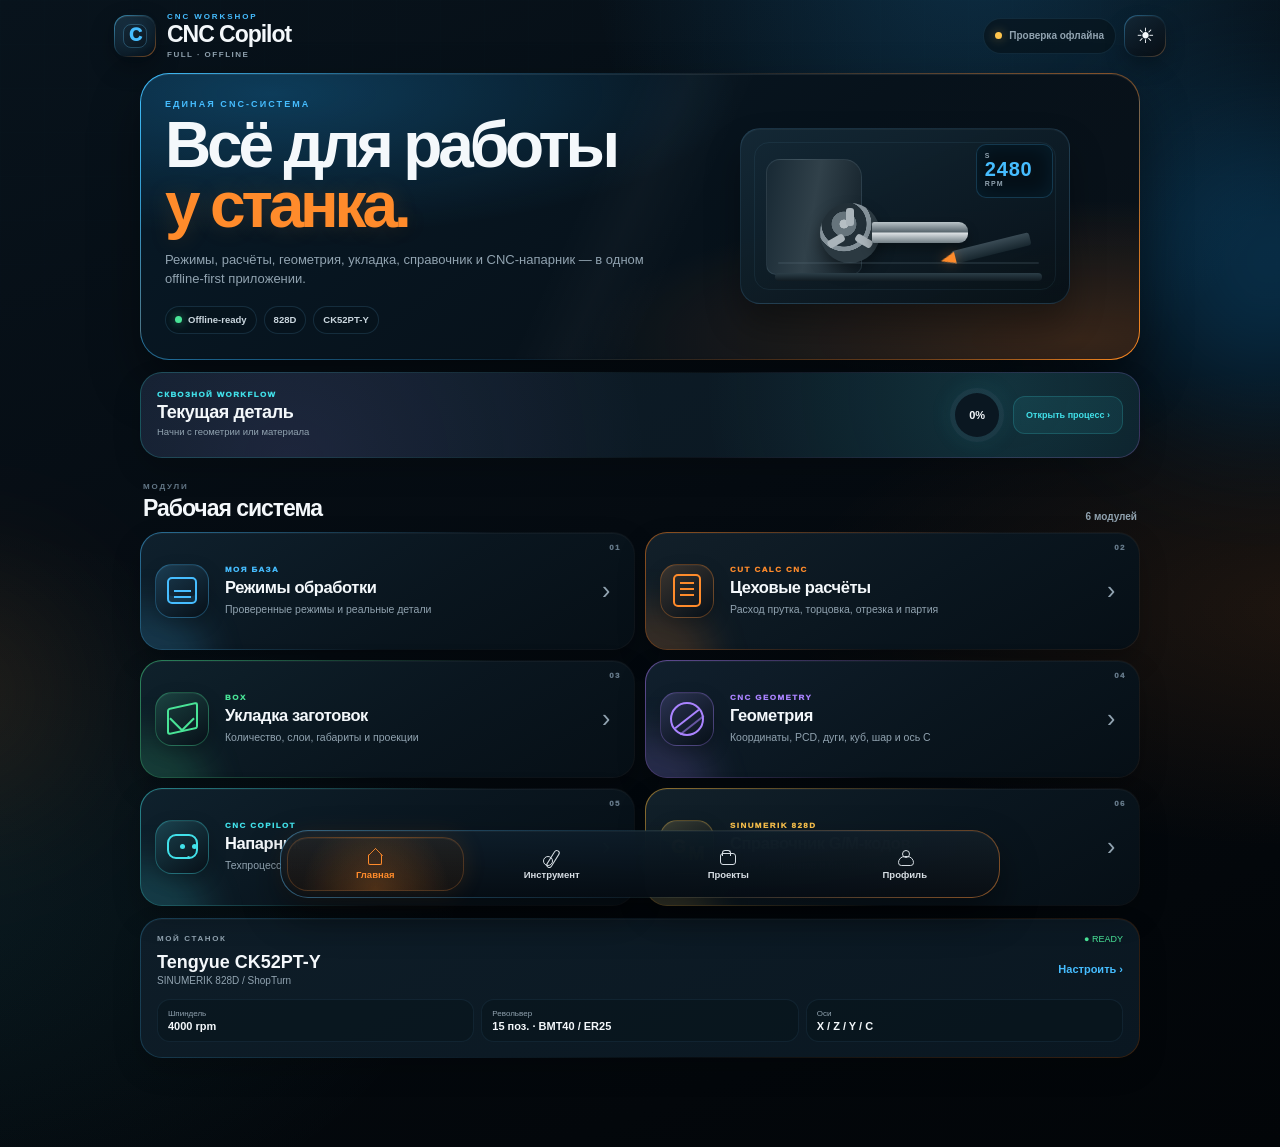
==== index.html @ 2973b9bb "fix: reload shell when new service worker takes control" ====
<!doctype html>
<html lang="ru" data-theme="dark">
<head>
  <meta charset="utf-8">
  <meta name="viewport" content="width=device-width,initial-scale=1,viewport-fit=cover,user-scalable=no">
  <meta name="theme-color" content="#071019">
  <meta name="color-scheme" content="dark light">
  <meta name="apple-mobile-web-app-capable" content="yes">
  <meta name="apple-mobile-web-app-status-bar-style" content="black-translucent">
  <meta name="apple-mobile-web-app-title" content="CNC Copilot">
  <meta name="description" content="Единая offline-first CNC-система: режимы, расчёты, укладка, геометрия, напарник и справочник G/M-кодов.">
  <title>CNC Copilot — Offline Workshop</title>
  <script>
    (() => {
      try {
        const saved = localStorage.getItem('cnc-suite.theme') || 'dark';
        document.documentElement.dataset.theme = saved;
      } catch {}
      if ('serviceWorker' in navigator) {
        let reloadingForController = false;
        navigator.serviceWorker.addEventListener('controllerchange', () => {
          if (reloadingForController) return;
          reloadingForController = true;
          location.reload();
        });
        window.addEventListener('load', () => {
          navigator.serviceWorker.register('./sw.js', { scope:'./', updateViaCache:'none' }).catch(() => {});
        }, { once:true });
      }
    })();
  </script>
  <link rel="manifest" href="./manifest.webmanifest">
  <link rel="stylesheet" href="./styles.css">
  <link rel="stylesheet" href="./modules/box.css">
  <link rel="stylesheet" href="./modules/modes.css">
  <link rel="stylesheet" href="./modules/cutcalc.css">
  <link rel="stylesheet" href="./modules/geometry.css">
  <link rel="stylesheet" href="./modules/copilot.css">
  <link rel="stylesheet" href="./modules/codes.css">
  <link rel="stylesheet" href="./modules/profile.css">
  <link rel="stylesheet" href="./modules/tools.css">
  <link rel="stylesheet" href="./modules/projects.css">
  <link rel="stylesheet" href="./modules/workflow.css">
</head>
<body>
  <div id="app" class="app-shell" data-route="home">
    <div class="ambient ambient-a" aria-hidden="true"></div>
    <div class="ambient ambient-b" aria-hidden="true"></div>
    <div class="industrial-grid" aria-hidden="true"></div>

    <header class="topbar">
      <div class="brand">
        <div class="brand-mark" aria-hidden="true"><span>C</span></div>
        <div class="brand-copy">
          <p>CNC WORKSHOP</p>
          <h1>CNC Copilot</h1>
          <small>FULL · OFFLINE</small>
        </div>
      </div>
      <div class="top-actions">
        <div class="offline-state" id="offlineState"><i></i><span>Проверка офлайна</span></div>
        <button class="round-button" id="themeToggle" type="button" aria-label="Переключить тему">◐</button>
      </div>
    </header>

    <main class="viewport">
      <section class="view is-active" data-view="home">
        <section class="hero">
          <div class="hero-copy">
            <p class="eyebrow">ЕДИНАЯ CNC-СИСТЕМА</p>
            <h2>Всё для работы<br><span>у станка.</span></h2>
            <p class="hero-text">Режимы, расчёты, геометрия, укладка, справочник и CNC-напарник — в одном offline-first приложении.</p>
            <div class="hero-badges">
              <span><i class="dot green"></i>Offline-ready</span>
              <span>828D</span>
              <span>CK52PT-Y</span>
            </div>
          </div>
          <div class="hero-machine" aria-hidden="true">
            <div class="machine-panel">
              <div class="machine-screen"><span>S</span><b>2480</b><small>RPM</small></div>
              <div class="machine-body"></div>
              <div class="machine-chuck"><i></i><i></i><i></i></div>
              <div class="machine-stock"></div>
              <div class="machine-tool"></div>
              <div class="machine-rail"></div>
            </div>
          </div>
        </section>

        <section class="workflow-launch">
          <div class="workflow-launch-copy">
            <small>СКВОЗНОЙ WORKFLOW</small>
            <strong>Текущая деталь</strong>
            <span id="homeWorkflowText">Начни с геометрии или материала</span>
          </div>
          <div class="workflow-launch-progress">
            <div class="workflow-launch-ring" id="homeWorkflowRing"><b id="homeWorkflowPercent">0%</b></div>
            <button type="button" data-route-button="workflow">Открыть процесс ›</button>
          </div>
        </section>

        <div class="section-heading">
          <div><p>МОДУЛИ</p><h3>Рабочая система</h3></div>
          <span class="module-count">6 модулей</span>
        </div>

        <section class="module-grid" id="moduleGrid">
          <button class="module-card accent-blue" data-module="modes" type="button">
            <span class="module-number">01</span>
            <span class="module-icon icon-modes" aria-hidden="true"></span>
            <span class="module-content"><small>МОЯ БАЗА</small><strong>Режимы обработки</strong><em>Проверенные режимы и реальные детали</em></span>
            <span class="module-arrow">›</span>
          </button>

          <button class="module-card accent-orange" data-module="cutcalc" type="button">
            <span class="module-number">02</span>
            <span class="module-icon icon-calc" aria-hidden="true"></span>
            <span class="module-content"><small>CUT CALC CNC</small><strong>Цеховые расчёты</strong><em>Расход прутка, торцовка, отрезка и партия</em></span>
            <span class="module-arrow">›</span>
          </button>

          <button class="module-card accent-green" data-module="box" type="button">
            <span class="module-number">03</span>
            <span class="module-icon icon-box" aria-hidden="true"></span>
            <span class="module-content"><small>BOX</small><strong>Укладка заготовок</strong><em>Количество, слои, габариты и проекции</em></span>
            <span class="module-arrow">›</span>
          </button>

          <button class="module-card accent-purple" data-module="geometry" type="button">
            <span class="module-number">04</span>
            <span class="module-icon icon-geometry" aria-hidden="true"></span>
            <span class="module-content"><small>CNC GEOMETRY</small><strong>Геометрия</strong><em>Координаты, PCD, дуги, куб, шар и ось C</em></span>
            <span class="module-arrow">›</span>
          </button>

          <button class="module-card accent-cyan" data-module="copilot" type="button">
            <span class="module-number">05</span>
            <span class="module-icon icon-copilot" aria-hidden="true"></span>
            <span class="module-content"><small>CNC COPILOT</small><strong>Напарник</strong><em>Техпроцесс, инструмент, режимы и контроль</em></span>
            <span class="module-arrow">›</span>
          </button>

          <button class="module-card accent-yellow" data-module="codes" type="button">
            <span class="module-number">06</span>
            <span class="module-icon icon-codes" aria-hidden="true"></span>
            <span class="module-content"><small>SINUMERIK 828D</small><strong>Справочник G/M-кодов</strong><em>Поиск, избранное и быстрые команды</em></span>
            <span class="module-arrow">›</span>
          </button>
        </section>

        <section class="machine-summary">
          <div class="summary-head"><span>МОЙ СТАНОК</span><i>● READY</i></div>
          <div class="summary-main"><div><strong id="homeMachineName">Tengyue CK52PT-Y</strong><small id="homeMachineControl">SINUMERIK 828D · ShopTurn</small></div><button type="button" data-route-button="profile">Настроить ›</button></div>
          <div class="summary-specs"><span><small>Шпиндель</small><b id="homeMachineRpm">4000 rpm</b></span><span><small>Револьвер</small><b id="homeMachineTurret">15 поз.</b></span><span><small>Оси</small><b id="homeMachineAxes">X / Z / Y / C</b></span></div>
        </section>
      </section>

      <section class="view workflow-view" data-view="workflow">
        <div class="workflow-top">
          <button class="back-button" data-route-button="home" type="button">‹ <span>Главная</span></button>
          <div class="workflow-top-actions">
            <button id="workflowCopy" type="button">⧉ Сводка</button>
            <button class="danger" id="workflowNew" type="button">Новая деталь</button>
          </div>
        </div>

        <section class="workflow-hero">
          <small>ТЕКУЩИЙ РАБОЧИЙ ПРОЦЕСС</small>
          <div class="workflow-title-row">
            <input class="workflow-title-input" id="workflowTitle" value="Новая деталь" aria-label="Название текущей детали">
            <span class="workflow-state-pill"><i></i>LOCAL · OFFLINE</span>
          </div>
          <div class="workflow-machine" id="workflowMachine">Tengyue CK52PT-Y · SINUMERIK 828D</div>
          <div class="workflow-progress-row">
            <div class="workflow-progress-copy"><span>ГОТОВНОСТЬ</span><strong id="workflowDoneText">0 из 7 этапов</strong></div>
            <b class="workflow-percent" id="workflowPercent">0%</b>
            <div class="workflow-progress-track"><i id="workflowTrack"></i></div>
          </div>
        </section>

        <section class="workflow-grid">
          <button class="workflow-step" data-step="geometry" data-workflow-target="geometry" type="button">
            <span class="workflow-step-index">01</span><span class="workflow-step-copy"><small>ГЕОМЕТРИЯ</small><strong>Размеры и координаты</strong><span data-workflow-status>Геометрия не выбрана</span></span><span class="workflow-step-arrow">›</span>
          </button>
          <button class="workflow-step" data-step="material" data-workflow-target="modes" type="button">
            <span class="workflow-step-index">02</span><span class="workflow-step-copy"><small>МАТЕРИАЛ · РЕЖИМ</small><strong>Материал и проверенный режим</strong><span data-workflow-status>Материал не выбран</span></span><span class="workflow-step-arrow">›</span>
          </button>
          <button class="workflow-step" data-step="cutcalc" data-workflow-target="cutcalc" type="button">
            <span class="workflow-step-index">03</span><span class="workflow-step-copy"><small>CUT CALC</small><strong>Заготовка и партия</strong><span data-workflow-status>Расчёт не сохранён</span></span><span class="workflow-step-arrow">›</span>
          </button>
          <button class="workflow-step" data-step="tool" data-workflow-target="tools" data-workflow-type="route" type="button">
            <span class="workflow-step-index">04</span><span class="workflow-step-copy"><small>ИНСТРУМЕНТ</small><strong>Пластина и державка</strong><span data-workflow-status>Инструмент не выбран</span></span><span class="workflow-step-arrow">›</span>
          </button>
          <button class="workflow-step" data-step="box" data-workflow-target="box" type="button">
            <span class="workflow-step-index">05</span><span class="workflow-step-copy"><small>BOX</small><strong>Укладка и количество</strong><span data-workflow-status>Укладка не рассчитана</span></span><span class="workflow-step-arrow">›</span>
          </button>
          <button class="workflow-step" data-step="copilot" data-workflow-target="copilot" type="button">
            <span class="workflow-step-index">06</span><span class="workflow-step-copy"><small>CNC COPILOT</small><strong>Маршрут обработки</strong><span data-workflow-status>Маршрут не собран</span></span><span class="workflow-step-arrow">›</span>
          </button>
          <button class="workflow-step" data-step="result" data-workflow-target="workflow" data-workflow-type="route" type="button">
            <span class="workflow-step-index">07</span><span class="workflow-step-copy"><small>РЕЗУЛЬТАТ</small><strong>Итоговый техпроцесс</strong><span data-workflow-status>Финальный расчёт не выполнен</span></span><span class="workflow-step-arrow">✓</span>
          </button>
        </section>

        <section class="workflow-summary">
          <div class="workflow-summary-head">
            <div><small>СВОДКА ДЕТАЛИ</small><strong>Что уже собрано</strong></div>
            <button type="button" data-route-button="projects">Все сохранённые данные</button>
          </div>
          <div class="workflow-summary-grid">
            <div><span>Материал</span><strong id="workflowSummaryMaterial">—</strong></div>
            <div><span>Геометрия</span><strong id="workflowSummaryGeometry">—</strong></div>
            <div><span>Заготовка</span><strong id="workflowSummaryStock">—</strong></div>
            <div><span>Режим</span><strong id="workflowSummaryMode">—</strong></div>
            <div><span>Инструмент</span><strong id="workflowSummaryTool">—</strong></div>
            <div><span>Маршрут</span><strong id="workflowSummaryRoute">—</strong></div>
          </div>
        </section>
      </section>

      <section class="view module-view" data-view="module">
        <button class="back-button" id="backButton" type="button">‹ <span>Главная</span></button>
        <div class="module-shell">
          <div class="module-shell-icon" id="moduleShellIcon"></div>
          <p class="eyebrow" id="moduleEyebrow">МОДУЛЬ</p>
          <h2 id="moduleTitle">Раздел</h2>
          <p id="moduleDescription">Модуль будет подключён нативно в общий интерфейс.</p>
          <div class="integration-status">
            <span><i class="dot green"></i>Оболочка готова</span>
            <span><i class="dot orange"></i>Интеграция логики — следующий этап</span>
          </div>
          <div class="module-preview-grid">
            <article><span>01</span><strong>Сохраняем логику</strong><p>Исходные вычисления и сценарии не переписываются без необходимости.</p></article>
            <article><span>02</span><strong>Единый UI</strong><p>Модуль получает общую навигацию, тему, профиль станка и offline-core.</p></article>
            <article><span>03</span><strong>Регрессия</strong><p>Перед удалением старой версии проверяем расчёты и работу без сети.</p></article>
          </div>
        </div>
      </section>

      <section class="view modes-view" data-view="modes">
        <div class="modes-head">
          <div class="modes-head-left">
            <button class="back-button" data-route-button="home" type="button">‹ <span>Главная</span></button>
            <div class="modes-head-copy"><small>CNC REFERENCE</small><strong>Режимы · Моя база</strong></div>
          </div>
          <div class="modes-actions">
            <button class="modes-action is-active" data-modes-nav="home" type="button"><span>Материалы</span> ◇</button>
            <button class="modes-action" data-modes-nav="search" type="button"><span>Поиск</span> ⌕</button>
            <button class="modes-action add" id="modesAdd" type="button" aria-label="Добавить запись">＋</button>
            <button class="modes-action add" id="modesMenu" type="button" aria-label="Меню">•••</button>
          </div>
        </div>

        <section class="modes-screen is-active" data-modes-screen="home">
          <div class="modes-material-deck" id="modesMaterialDeck"></div>
          <div class="modes-experience">
            <div><small>МОЯ БАЗА — МОЁ ПРЕИМУЩЕСТВО</small><strong>Проверенные режимы. Реальные детали.</strong></div>
            <div><b id="modesRecordTotal">0</b><span>записей</span></div>
          </div>
        </section>

        <section class="modes-screen" data-modes-screen="detail">
          <div class="modes-detail-head">
            <button class="modes-mini-button" id="modesBackMaterial" type="button" aria-label="Назад">‹</button>
            <div class="modes-detail-copy"><small id="modesDetailTag">AISI 304</small><strong>Проверенный режим</strong><span id="modesDetailSub">НЕРЖАВЕЙКА</span></div>
            <button class="modes-mini-button" id="modesEdit" type="button" aria-label="Редактировать">✎</button>
          </div>

          <article class="modes-record-card" id="modesRecordCard">
            <div class="modes-record-visual">
              <img id="modesRecordImage" alt="" hidden>
              <div class="modes-record-fallback" id="modesRecordFallback"><div class="modes-metal-ring"></div></div>
              <span class="modes-record-index" id="modesRecordIndex">1 / 1</span>
            </div>
            <div class="modes-record-body">
              <div class="modes-record-title-row">
                <div><strong id="modesRecordTitle">Фланец Ø185</strong><small id="modesRecordDate">Проверенный режим</small></div>
                <button class="modes-use-btn" id="modesUse" type="button">В работу</button>
                <button class="modes-note-btn" id="modesNote" type="button" aria-label="Заметка">▤</button>
              </div>
              <div class="modes-param-grid">
                <div class="modes-param"><span>Заготовка</span><strong id="modesDia">—</strong></div>
                <div class="modes-param"><span>Операция</span><strong id="modesOperation">—</strong></div>
                <div class="modes-param"><span>Обороты</span><strong id="modesRpm">—</strong></div>
                <div class="modes-param"><span>Подача</span><strong id="modesFeed">—</strong></div>
                <div class="modes-param"><span>Глубина</span><strong id="modesDepth">—</strong></div>
                <div class="modes-param"><span>Инструмент</span><strong id="modesTool">—</strong></div>
              </div>
              <div class="modes-note-preview" id="modesNotePreview" hidden></div>
              <div class="modes-record-controls">
                <button class="modes-round" id="modesPrev" type="button" aria-label="Предыдущая запись">‹</button>
                <span id="modesCounter">1 / 1</span>
                <button class="modes-round" id="modesNext" type="button" aria-label="Следующая запись">›</button>
              </div>
            </div>
          </article>

          <div class="modes-empty" id="modesEmpty" hidden>
            <span>＋</span><h3>Пока пусто</h3><p>Добавь первый проверенный режим для этого материала.</p>
            <button class="modes-primary" id="modesEmptyAdd" type="button">Добавить запись</button>
          </div>
        </section>

        <section class="modes-screen" data-modes-screen="search">
          <div class="modes-search-box"><span>⌕</span><input id="modesSearchInput" type="search" placeholder="Деталь, материал, инструмент…" autocomplete="off"><button id="modesClearSearch" type="button" aria-label="Очистить">×</button></div>
          <div class="modes-search-results" id="modesSearchResults"></div>
        </section>
      </section>

      <section class="view codes-view" data-view="codes">
        <div class="codes-head">
          <div class="codes-head-left">
            <button class="back-button" data-route-button="home" type="button">‹ <span>Главная</span></button>
            <div class="codes-head-copy"><small>SINUMERIK 828D · CK52PT-Y</small><strong>CNC Copilot — Справочник кодов</strong></div>
          </div>
          <span class="codes-ready"><i></i><span>ОФЛАЙН ГОТОВ</span></span>
        </div>

        <div class="codes-tabs">
          <button class="is-active" data-code-tab="M" type="button">M-коды</button>
          <button data-code-tab="G" type="button">G-коды</button>
          <button data-code-tab="favorites" type="button">☆ Избранное</button>
        </div>

        <div class="codes-search">
          <span>⌕</span><input id="codesSearch" type="search" placeholder="Код или описание…" autocomplete="off"><button id="codesClear" type="button" aria-label="Очистить">×</button>
        </div>
        <div class="codes-categories" id="codesCategories"></div>
        <div class="codes-quick" id="codesQuick"></div>
        <div class="codes-count"><span id="codesCountLabel">M-коды</span><strong id="codesCount">0</strong></div>

        <div class="codes-layout">
          <section class="codes-list" id="codesList" aria-live="polite"></section>
          <aside class="codes-detail" id="codesDetail"></aside>
        </div>
      </section>

      <section class="view copilot-view" data-view="copilot">
        <div class="copilot-head">
          <div class="copilot-head-left">
            <button class="back-button" data-route-button="home" type="button">‹ <span>Главная</span></button>
            <div class="copilot-head-copy"><small>АВТОНОМНЫЙ CNC-НАПАРНИК</small><strong>CNC Copilot</strong></div>
          </div>
          <span class="copilot-status"><i></i> ЛОКАЛЬНОЕ ЯДРО</span>
        </div>

        <nav class="copilot-progress" aria-label="Этапы CNC Copilot">
          <button class="copilot-step is-active" data-copilot-step="1" type="button"><i>1</i><span>Станок</span></button>
          <button class="copilot-step" data-copilot-step="2" type="button"><i>2</i><span>Материал</span></button>
          <button class="copilot-step" data-copilot-step="3" type="button"><i>3</i><span>Операции</span></button>
          <button class="copilot-step" data-copilot-step="4" type="button"><i>4</i><span>Стратегия</span></button>
          <button class="copilot-step" data-copilot-step="5" type="button"><i>5</i><span>Результат</span></button>
        </nav>

        <section class="copilot-screen is-active" data-copilot-screen="1">
          <section class="copilot-hero">
            <small>01 · СТАНОК</small>
            <h2 id="copMachineName">Tengyue CK52PT-Y</h2>
            <p id="copMachineControl">SINUMERIK 828D / ShopTurn</p>
            <div class="copilot-machine-live">
              <div><span>Макс. шпиндель</span><strong id="copMachineLiveRpm">4000 rpm</strong></div>
              <div><span>Расчётная мощность</span><strong id="copMachineLivePower">17 kW</strong></div>
              <div><span>Гидроцилиндр</span><strong id="copMachineLiveCylinder">BK-1552 · 6000</strong></div>
              <div><span>Стойка</span><strong id="copMachineLiveControl">828D</strong></div>
            </div>
          </section>
          <section class="copilot-panel">
            <div class="copilot-panel-head"><div><small>ОГРАНИЧЕНИЯ</small><strong>Текущая установка</strong></div><span>общий профиль</span></div>
            <div class="copilot-fields">
              <label class="copilot-field"><span>Макс. RPM станка</span><input id="copMachineMaxRpm" type="number" min="100" step="10" value="4000"></label>
              <label class="copilot-field"><span>Мощность, kW</span><input id="copMachinePower" type="number" min="1" step="0.1" value="17"></label>
              <label class="copilot-field wide"><span>Лимит текущего патрона / кулачков, RPM</span><input id="copSetupMaxRpm" type="number" min="100" step="10" placeholder="не задан"></label>
            </div>
          </section>
          <div class="copilot-nav-actions"><button class="copilot-next" data-cop-next="2" type="button">Материал →</button></div>
        </section>

        <section class="copilot-screen" data-copilot-screen="2">
          <section class="copilot-panel">
            <div class="copilot-panel-head"><div><small>02 · МАТЕРИАЛ</small><strong>Заготовка</strong></div><span id="copSelectedIso">ISO M</span></div>
            <div class="copilot-material-search"><span>⌕</span><input id="copMaterialSearch" type="search" placeholder="AISI 304, C45, PA6…" autocomplete="off"></div>
            <div class="copilot-material-list" id="copMaterialList"></div>
          </section>
          <section class="copilot-panel">
            <div class="copilot-panel-head"><div><small>ВЫБРАНО</small><strong id="copSelectedMaterial">AISI304</strong></div></div>
            <div class="copilot-fields"><label class="copilot-field"><span>Диаметр заготовки Ø, мм</span><input id="copStockDia" type="number" min="0.1" step="0.1" value="50"></label></div>
            <p id="copMaterialNote" style="margin:9px 0 0;color:var(--muted);font-size:9px;line-height:1.45"></p>
          </section>
          <div class="copilot-nav-actions"><button class="copilot-prev" data-cop-prev="1" type="button">← Станок</button><button class="copilot-next" data-cop-next="3" type="button">Операции →</button></div>
        </section>

        <section class="copilot-screen" data-copilot-screen="3">
          <section class="copilot-panel">
            <div class="copilot-panel-head"><div><small>03 · ТЕХПРОЦЕСС</small><strong>Маршрут операций</strong></div><span id="copRouteCount">1 оп.</span></div>
            <div class="copilot-route-list" id="copRouteList"></div>
            <button class="copilot-add-op" id="copAddOperation" type="button">＋ Добавить операцию</button>
          </section>
          <div class="copilot-nav-actions"><button class="copilot-prev" data-cop-prev="2" type="button">← Материал</button><button class="copilot-next" data-cop-next="4" type="button">Стратегия →</button></div>
        </section>

        <section class="copilot-screen" data-copilot-screen="4">
          <section class="copilot-panel">
            <div class="copilot-panel-head"><div><small>04 · СТРАТЕГИЯ</small><strong>Режим работы</strong></div><span>детерминированное ядро</span></div>
            <div class="copilot-strategy">
              <button data-cop-mode="reliable" type="button"><strong>Надёжная</strong><small>нижняя зона режима</small></button>
              <button class="is-active" data-cop-mode="normal" type="button"><strong>Рабочая</strong><small>середина диапазона</small></button>
              <button data-cop-mode="productive" type="button"><strong>Производительная</strong><small>верхняя зона режима</small></button>
            </div>
          </section>
          <section class="copilot-panel">
            <div class="copilot-panel-head"><div><small>ПЕРЕД РАСЧЁТОМ</small><strong>Что учитывается</strong></div></div>
            <div class="copilot-machine-live">
              <div><span>Материал</span><strong>ISO-группа + machinability</strong></div>
              <div><span>Операция</span><strong>коэффициенты Vc/f/ap</strong></div>
              <div><span>Ограничение S</span><strong>минимум физ. лимитов</strong></div>
              <div><span>Мощность</span><strong>оценка нагрузки</strong></div>
            </div>
          </section>
          <div class="copilot-nav-actions"><button class="copilot-prev" data-cop-prev="3" type="button">← Операции</button><button class="copilot-next" data-cop-next="5" type="button">Рассчитать →</button></div>
        </section>

        <section class="copilot-screen" data-copilot-screen="5">
          <div class="copilot-results" id="copResults"></div>
          <div class="copilot-nav-actions"><button class="copilot-prev" data-cop-prev="4" type="button">← Стратегия</button><button class="copilot-next" id="copRecalculate" type="button">↻ Пересчитать</button></div>
        </section>
      </section>

      <section class="view geometry-view" data-view="geometry">
        <div class="geometry-head">
          <div class="geometry-head-left">
            <button class="back-button" data-route-button="home" type="button">‹ <span>Главная</span></button>
            <div class="geometry-head-copy"><small>CNC GEOMETRY · FULL OFFLINE</small><strong>Геометрия и координаты</strong></div>
          </div>
          <div class="geometry-tabs">
            <button class="is-active" data-geometry-tab="home" type="button">Расчёты</button>
            <button data-geometry-tab="projects" type="button">Проекты</button>
          </div>
        </div>

        <section class="geometry-screen is-active" data-geometry-screen="home">
          <section class="geometry-hero">
            <small>CNC · GEOMETRY · SINUMERIK</small>
            <h2>Геометрия, координаты<br>и режимы.</h2>
            <p>12 расчётных модулей из CNC Geometry: шар → 4 грани, ось C, PCD, лепестки, лыски, многоугольники, пазы, отверстия, резьба, дуги, линейные массивы и фрезерные режимы.</p>
            <div class="geometry-quick">
              <button id="geometryQuickSphere" type="button">◉ Шар → 4 грани</button>
              <button id="geometryQuickLobes" type="button">✿ Лепестки</button>
              <button id="geometryQuickPcd" type="button">◎ PCD</button>
            </div>
          </section>
          <div class="geometry-section-head"><div><small>РАСЧЁТНЫЕ МОДУЛИ</small><strong>Инженерная геометрия</strong></div><span>12 модулей</span></div>
          <div class="geometry-grid" id="geometryCards"></div>
        </section>

        <section class="geometry-screen" data-geometry-screen="calc">
          <div class="geometry-back-row">
            <button class="geometry-back" id="geometryBackCalc" type="button"><span>‹</span> Все расчёты</button>
            <small class="geometry-calc-tag" id="geometryCalcTag">X/Z/C</small>
          </div>
          <form class="geometry-form-card" id="geometryForm">
            <div class="geometry-form-title"><small>ИСХОДНЫЕ ДАННЫЕ</small><strong id="geometryFormTitle">Расчёт</strong><p id="geometryFormDesc"></p></div>
            <div class="geometry-form-grid" id="geometryFormGrid"></div>
            <div class="geometry-validation">Проверка геометрии включена. Если размеры противоречат друг другу или инструмент физически не подходит, расчёт будет остановлен с пояснением.</div>
            <div class="geometry-form-footer"><button class="geometry-primary" type="submit">▦ Рассчитать</button></div>
          </form>
        </section>

        <section class="geometry-screen" data-geometry-screen="result">
          <div class="geometry-back-row">
            <button class="geometry-back" id="geometryBackResult" type="button"><span>‹</span> Исходные данные</button>
            <small class="geometry-calc-tag" id="geometryResultTag">РЕЗУЛЬТАТ</small>
          </div>
          <section class="geometry-result-hero" id="geometryResultHero"></section>
          <div id="geometryWarnings"></div>
          <div class="geometry-result-grid">
            <section class="geometry-result-card">
              <div class="geometry-result-title"><strong>Результат</strong><span>расчёт</span></div>
              <div class="geometry-summary" id="geometrySummary"></div>
            </section>
            <section class="geometry-result-card">
              <div class="geometry-result-title"><strong>Техническая схема</strong><span>SVG · offline</span></div>
              <div class="geometry-diagram" id="geometryDiagram"></div>
            </section>
            <section class="geometry-result-card wide">
              <div class="geometry-result-title"><strong>Координаты / шаг</strong><span>таблица</span></div>
              <div id="geometryTables"></div>
            </section>
            <section class="geometry-result-card wide">
              <div class="geometry-result-title"><strong>Для стойки</strong><span>копируемые данные</span></div>
              <pre class="geometry-code" id="geometryCode"></pre>
              <div class="geometry-actions"><button class="geometry-action" id="geometryCopy" type="button">⧉ Копировать</button></div>
            </section>
            <section class="geometry-result-card wide">
              <div class="geometry-result-title"><strong>Действия</strong><span>локально</span></div>
              <div class="geometry-actions">
                <button class="geometry-action primary" id="geometrySave" type="button">＋ Сохранить проект</button>
                <button class="geometry-action" id="geometryPng" type="button">▧ PNG карточка</button>
                <button class="geometry-action" id="geometryPrint" type="button">PDF / печать</button>
                <button class="geometry-action" id="geometryNew" type="button">＋ Новый расчёт</button>
              </div>
            </section>
          </div>
        </section>

        <section class="geometry-screen" data-geometry-screen="projects">
          <div class="geometry-section-head"><div><small>LOCAL STORAGE</small><strong>Сохранённые расчёты</strong></div><span>cnc-geometry-projects-v1</span></div>
          <div class="geometry-project-list" id="geometryProjects"></div>
        </section>
      </section>

      <section class="view cutcalc-view" data-view="cutcalc">
        <div class="cutcalc-head">
          <div class="cutcalc-head-left">
            <button class="back-button" data-route-button="home" type="button">‹ <span>Главная</span></button>
            <div class="cutcalc-head-copy"><small>ЦЕХОВОЙ КАЛЬКУЛЯТОР</small><strong>CutCalc CNC</strong></div>
          </div>
          <div class="cutcalc-tabs">
            <button class="is-active" data-cut-tab="calc" type="button">Расчёт</button>
            <button data-cut-tab="history" type="button">История</button>
          </div>
        </div>

        <section class="cutcalc-screen is-active" data-cut-screen="calc">
          <div class="cutcalc-utility">
            <div class="cutcalc-status" id="cutOfflineState"><i></i><span>Готов к работе</span></div>
            <button class="cutcalc-clear" id="cutClearAll" type="button">Очистить всё</button>
          </div>

          <div class="cutcalc-layout">
            <div class="cutcalc-inputs">
              <section class="cutcalc-panel cutcalc-stock">
                <p class="cutcalc-kicker">ЗАГОТОВКА</p>
                <label class="cutcalc-field"><span>Материал</span><input id="cutMaterial" list="cutMaterials" type="text" placeholder="AISI 304" autocomplete="off"><datalist id="cutMaterials"><option value="AISI 304"></option><option value="AISI 316"></option><option value="Сталь 20"></option><option value="Сталь 45"></option><option value="Полиамид PA6"></option><option value="PE 1000"></option><option value="Латунь Л63"></option><option value="Алюминий АД31"></option><option value="Титан ВТ6"></option></datalist></label>
                <div class="cutcalc-cols2">
                  <label class="cutcalc-field"><span>Диаметр</span><div class="cutcalc-unit"><input id="cutDiameter" type="number" min="0" step="0.1" inputmode="decimal" placeholder="—"><b>мм</b></div></label>
                  <label class="cutcalc-field"><span>Длина детали *</span><div class="cutcalc-unit"><input id="cutPartLength" type="number" min="0.1" step="0.1" inputmode="decimal" placeholder="—"><b>мм</b></div></label>
                </div>
                <label class="cutcalc-field"><span>Количество *</span><div class="cutcalc-unit"><input id="cutQuantity" type="number" min="1" step="1" inputmode="numeric" placeholder="—"><b>шт</b></div></label>
              </section>

              <section class="cutcalc-panel">
                <p class="cutcalc-kicker">ОБРАБОТКА</p>
                <div class="cutcalc-cols3">
                  <label class="cutcalc-field"><span>Отрезной рез</span><div class="cutcalc-unit"><input id="cutKerf" type="number" min="0" step="0.1" inputmode="decimal" placeholder="—"><b>мм</b></div></label>
                  <label class="cutcalc-field"><span>Торцовка A</span><div class="cutcalc-unit"><input id="cutFaceA" type="number" min="0" step="0.1" inputmode="decimal" placeholder="—"><b>мм</b></div></label>
                  <label class="cutcalc-field"><span>Торцовка B</span><div class="cutcalc-unit"><input id="cutFaceB" type="number" min="0" step="0.1" inputmode="decimal" placeholder="—"><b>мм</b></div></label>
                </div>
              </section>

              <details class="cutcalc-details" id="cutBarDetails">
                <summary><strong>Расчёт по пруткам</strong><span>⌄</span></summary>
                <div class="cutcalc-details-body">
                  <div class="cutcalc-cols2">
                    <label class="cutcalc-field"><span>Длина прутка</span><div class="cutcalc-unit"><input id="cutStockLength" type="number" min="1" step="1" inputmode="decimal" placeholder="—"><b>мм</b></div></label>
                    <label class="cutcalc-field"><span>Первая торцовка</span><div class="cutcalc-unit"><input id="cutStockFace" type="number" min="0" step="0.1" inputmode="decimal" placeholder="—"><b>мм</b></div></label>
                  </div>
                  <div class="cutcalc-cols2">
                    <label class="cutcalc-field"><span>Запас деталей</span><div class="cutcalc-unit"><input id="cutReservePct" type="number" min="0" max="100" step="0.5" inputmode="decimal" placeholder="—"><b>%</b></div></label>
                    <div class="cutcalc-grip"><span>Мин. зажим</span><b id="cutMinGripValue">46 мм</b></div>
                  </div>
                  <div class="cutcalc-bar-stats">
                    <div><span>Деталей / пруток</span><strong id="cutPartsPerBar">—</strong></div>
                    <div><span>Прутков</span><strong id="cutBarsCount">—</strong></div>
                    <div><span>Хвост</span><strong id="cutGripTail">—</strong></div>
                    <div><span>Остаток</span><strong id="cutRemainderValue">—</strong></div>
                  </div>
                </div>
              </details>
            </div>

            <section class="cutcalc-result" aria-live="polite">
              <div class="cutcalc-result-top">
                <div class="cutcalc-result-copy">
                  <small>НУЖНО МАТЕРИАЛА</small>
                  <div class="cutcalc-result-value"><strong id="cutPurchaseMeters">—</strong><span>м</span></div>
                  <p class="cutcalc-hint" id="cutPurchaseHint">Заполни длину детали и количество</p>
                </div>
                <img src="./assets/cutcalc/result-rod.webp" class="cutcalc-result-art" alt="Пруток из нержавеющей стали">
              </div>
              <div class="cutcalc-metrics">
                <div><span>Расход / деталь</span><strong id="cutCycleLength">—</strong></div>
                <div><span>Чистый размер</span><strong id="cutNetLength">—</strong></div>
                <div><span>Потери</span><strong id="cutTechLoss">—</strong></div>
              </div>
              <div class="cutcalc-warning" id="cutWarning" hidden></div>
            </section>
          </div>
        </section>

        <section class="cutcalc-screen" data-cut-screen="history">
          <div class="cutcalc-history-head"><h2>История</h2><button class="cutcalc-clear" id="cutClearHistory" type="button">Очистить</button></div>
          <div class="cutcalc-history-list" id="cutHistoryList"></div>
          <div class="cutcalc-empty" id="cutHistoryEmpty"><strong>Пока пусто</strong><p>Расчёты появятся здесь после перехода в историю и останутся локально на устройстве.</p></div>
        </section>
      </section>

      <section class="view box-view" data-view="box">
        <div class="box-module-head">
          <button class="back-button" data-route-button="home" type="button">‹ <span>Главная</span></button>
          <span class="box-status"><i></i>BOX · НАТИВНЫЙ МОДУЛЬ</span>
        </div>

        <div class="box-workspace">
          <aside class="box-controls">
            <section class="box-panel">
              <div class="box-panel-head"><span>1</span><div><small>ДЕТАЛЬ</small><strong>Размер заготовки</strong></div></div>
              <div class="box-fields two">
                <label class="box-field"><span>Диаметр, мм</span><input id="boxDiameter" type="number" min="0.1" max="3000" step="0.1" inputmode="decimal" value="50"></label>
                <label class="box-field"><span>Высота, мм</span><input id="boxHeight" type="number" min="0.1" max="3000" step="0.1" inputmode="decimal" value="20"></label>
              </div>
            </section>

            <section class="box-panel">
              <div class="box-panel-head"><span>2</span><div><small>УКЛАДКА</small><strong>Схема и количество</strong></div></div>
              <div class="box-pack">
                <div class="box-pack-caption"><span>Схема укладки</span><small id="boxPackingNote">ряды без смещения</small></div>
                <div class="box-pack-switch" role="group" aria-label="Схема укладки">
                  <button class="is-active" data-box-pack="straight" type="button">Ровная</button>
                  <button data-box-pack="staggered" type="button">Шахматная</button>
                </div>
              </div>
              <div class="box-fields three">
                <label class="box-field">
                  <span>Длина X</span>
                  <div class="box-stepper"><button data-box-step="boxCountX" data-delta="-1" type="button">−</button><input id="boxCountX" type="number" min="1" max="999" step="1" inputmode="numeric" value="9"><button data-box-step="boxCountX" data-delta="1" type="button">+</button></div>
                </label>
                <label class="box-field">
                  <span>Ширина Y</span>
                  <div class="box-stepper"><button data-box-step="boxCountY" data-delta="-1" type="button">−</button><input id="boxCountY" type="number" min="1" max="999" step="1" inputmode="numeric" value="5"><button data-box-step="boxCountY" data-delta="1" type="button">+</button></div>
                </label>
                <label class="box-field">
                  <span>Высота Z <b class="box-optional">необяз.</b></span>
                  <div class="box-stepper"><button data-box-step="boxCountZ" data-delta="-1" type="button">−</button><input id="boxCountZ" type="number" min="1" max="999" step="1" inputmode="numeric" placeholder="1"><button data-box-step="boxCountZ" data-delta="1" type="button">+</button></div>
                </label>
              </div>
              <p class="box-note">Z можно оставить пустым — считается один слой.</p>
            </section>

            <div class="box-actions">
              <button id="boxCalculate" class="box-primary" type="button">Рассчитать</button>
              <button id="boxReset" class="box-secondary" type="button">↻ Новый расчёт</button>
            </div>

            <section class="box-result" aria-live="polite">
              <div class="box-result-top">
                <div><small>ИТОГО</small><strong><b id="boxTotal">45</b> шт.</strong></div>
                <button id="boxCopy" type="button">⧉ Скопировать</button>
              </div>
              <div class="box-result-lines">
                <span id="boxResultPart">Деталь: Ø50 × 20 мм</span>
                <span id="boxResultLayout">Укладка: 9 × 5 · 1 слой · ровная</span>
                <span id="boxResultBlock">Габариты: 450 × 250 × 20 мм</span>
              </div>
            </section>
          </aside>

          <section class="box-visual" id="boxVisual">
            <div class="box-mobile-hint"><span>Технические проекции</span><b>Листай →</b></div>
            <div class="box-projection-grid">
              <article class="box-projection-card">
                <header><h3>Вид сверху <span>X × Y</span></h3><b id="boxTopSize">450 × 250 мм</b></header>
                <div id="boxTopProjection" class="box-stage" role="img" aria-label="Вид сверху на укладку"></div>
              </article>
              <article class="box-projection-card">
                <header><h3>Вид сбоку <span>X × Z</span></h3><b id="boxSideSize">450 × 20 мм</b></header>
                <div id="boxSideProjection" class="box-stage" role="img" aria-label="Вид сбоку на укладку"></div>
              </article>
              <article class="box-projection-card">
                <header><h3>Вид с торца <span>Y × Z</span></h3><b id="boxEndSize">250 × 20 мм</b></header>
                <div id="boxEndProjection" class="box-stage" role="img" aria-label="Вид с торца на укладку"></div>
              </article>
              <article class="box-projection-card">
                <header><h3>Общий вид</h3><b id="boxIsoLabel">45 деталей · 1 слой</b></header>
                <div id="boxIsoProjection" class="box-stage" role="img" aria-label="Изометрический вид укладки"></div>
              </article>
            </div>
          </section>
        </div>
      </section>

      <section class="view simple-view" data-view="tools">
        <div class="tools-workspace">
          <section class="tools-hero">
            <small>ОБЩАЯ ИНСТРУМЕНТАЛЬНАЯ БАЗА</small>
            <h2>Мой шкаф</h2>
            <p>Каталог Copilot + твои реальные пластины и державки. Локальный шкаф хранится на устройстве под исходным ключом <b>cncFullToolsV2</b>.</p>
            <div class="tools-hero-stats">
              <div><span>Всего карточек</span><strong id="toolsCount">0</strong></div>
              <div><span>Мой шкаф</span><strong id="toolsLocalCount">0</strong></div>
              <div><span>Пластин в наличии</span><strong id="toolsQty">0</strong></div>
            </div>
          </section>
          <div class="tools-toolbar">
            <label class="tools-search"><span>⌕</span><input id="toolsSearch" type="search" placeholder="Пластина, державка, grade, ячейка…" autocomplete="off"></label>
            <button class="tools-add" id="toolsAdd" type="button">＋ Добавить</button>
          </div>
          <div class="tools-filters">
            <button class="tools-filter is-active" data-tools-iso="all" type="button">Все</button>
            <button class="tools-filter" data-tools-iso="P" type="button">ISO P</button>
            <button class="tools-filter" data-tools-iso="M" type="button">ISO M</button>
            <button class="tools-filter" data-tools-iso="K" type="button">ISO K</button>
            <button class="tools-filter" data-tools-iso="N" type="button">ISO N</button>
            <button class="tools-filter" data-tools-iso="S" type="button">ISO S</button>
            <button class="tools-filter" data-tools-iso="H" type="button">ISO H</button>
          </div>
          <div class="tools-grid" id="toolsGrid"></div>
        </div>
      </section>

      <section class="view simple-view" data-view="projects">
        <div class="projects-hub">
          <section class="projects-hero">
            <small>ЕДИНАЯ ЛОКАЛЬНАЯ БАЗА</small>
            <h2>Проекты и данные</h2>
            <p>Сводка того, что уже сохранено в модулях. Никакой второй параллельной базы — Projects читает существующие данные и ведёт в их исходный модуль.</p>
            <div class="projects-stats">
              <div><span>Сохранено</span><strong id="projectsTotal">0</strong></div>
              <div><span>Источников с данными</span><strong id="projectsSourceCount">0</strong></div>
              <div><span>Режимов</span><strong id="projectsModeTotal">0</strong></div>
              <div><span>Мой шкаф</span><strong id="projectsToolTotal">0</strong></div>
            </div>
          </section>

          <div class="projects-toolbar">
            <button id="projectsRefresh" type="button">↻ Обновить</button>
            <button class="primary" id="projectsExport" type="button">Экспорт workspace</button>
          </div>

          <div class="projects-source-grid">
            <article class="projects-source" style="--p-accent:var(--blue)">
              <div class="projects-source-head"><div><small>CNC REFERENCE</small><strong>Режимы обработки</strong></div><b id="projectsModesCount">0</b></div>
              <p>Личные проверенные режимы из совместимой IndexedDB.</p>
              <button data-projects-open="modes" type="button">Открыть базу</button>
            </article>
            <article class="projects-source" style="--p-accent:var(--orange)">
              <div class="projects-source-head"><div><small>CUT CALC CNC</small><strong>История расчётов</strong></div><b id="projectsCutcalcCount">0</b></div>
              <p>Сохранённые расчёты партии и расхода заготовки.</p>
              <button data-projects-open="cutcalc" type="button">Открыть CutCalc</button>
            </article>
            <article class="projects-source" style="--p-accent:var(--purple)">
              <div class="projects-source-head"><div><small>CNC GEOMETRY</small><strong>Геометрические проекты</strong></div><b id="projectsGeometryCount">0</b></div>
              <p>Сохранённые вычисления, координаты и параметры геометрии.</p>
              <button data-projects-open="geometry" type="button">Открыть Geometry</button>
            </article>
            <article class="projects-source" style="--p-accent:var(--orange)">
              <div class="projects-source-head"><div><small>ИНСТРУМЕНТ</small><strong>Мой шкаф</strong></div><b id="projectsToolsCount">0</b></div>
              <p>Локальные пластины, державки, наличие и ячейки хранения.</p>
              <button data-route-button="tools" type="button">Открыть шкаф</button>
            </article>
            <article class="projects-source" style="--p-accent:var(--cyan)">
              <div class="projects-source-head"><div><small>CNC COPILOT</small><strong>Текущий маршрут</strong></div><b id="projectsCopilotCount">0</b></div>
              <p>Количество операций в текущем сохранённом техпроцессе.</p>
              <button data-projects-open="copilot" type="button">Открыть маршрут</button>
            </article>
          </div>

          <div class="projects-section-title">
            <div><small>ПОСЛЕДНИЕ ДАННЫЕ</small><strong>Недавняя работа</strong></div>
            <span><b id="projectsRecentCount">0</b> записей</span>
          </div>
          <div class="projects-list" id="projectsList"></div>
          <div class="projects-empty" id="projectsEmpty">
            <span>▣</span><strong>Пока пусто</strong><p>Сохрани расчёт, геометрию или проверенный режим — он появится здесь автоматически.</p>
          </div>
          <div class="projects-toast" id="projectsToast" hidden></div>
        </div>
      </section>

      <section class="view simple-view" data-view="profile">
        <div class="machine-profile">
          <section class="machine-profile-hero">
            <small>ОБЩИЙ ПРОФИЛЬ СТАНКА</small>
            <h2 id="profileHeroName">Tengyue CK52PT-Y</h2>
            <p id="profileHeroControl">SINUMERIK 828D / ShopTurn</p>
            <div class="machine-profile-badges"><span class="verified">● VERIFIED HARDWARE</span><span>A2-6</span><span>15 позиций · BMT40 / ER25</span><span>X / Z / Y / C</span></div>
            <div class="machine-limit-card"><div class="machine-limit-ring"><span id="profileEffectiveLimit">4000</span></div><div><strong>Эффективный лимит шпинделя</strong><span id="profileLimitText">G96 / LIMS будет ограничен минимальным физическим пределом.</span></div></div>
          </section>

          <div class="machine-profile-grid">
            <section class="machine-profile-panel">
              <div class="machine-profile-title"><div><small>СТАНОК</small><strong>Основные параметры</strong></div><span>общие для модулей</span></div>
              <div class="machine-profile-fields">
                <label class="machine-profile-field wide"><span>Название</span><input id="profileMachineName"></label>
                <label class="machine-profile-field wide"><span>Стойка</span><input id="profileControl"></label>
                <label class="machine-profile-field"><span>Макс. RPM</span><input id="profileMaxRpm" inputmode="numeric"></label>
                <label class="machine-profile-field"><span>Расчётная мощность, kW</span><input id="profilePower" inputmode="decimal"></label>
                <label class="machine-profile-field"><span>КПД</span><input id="profileEfficiency" inputmode="decimal"></label>
                <label class="machine-profile-field"><span>Лимит патрона/кулачков, RPM</span><input id="profileSetupRpm" inputmode="numeric" placeholder="не задан"></label>
              </div>
            </section>

            <section class="machine-profile-panel">
              <div class="machine-profile-title"><div><small>МЕХАНИКА</small><strong>Шпиндель и револьвер</strong></div></div>
              <div class="machine-profile-fields">
                <label class="machine-profile-field"><span>Нос шпинделя</span><input id="profileSpindle"></label>
                <label class="machine-profile-field"><span>Отверстие шпинделя, мм</span><input id="profileBore" inputmode="decimal"></label>
                <label class="machine-profile-field wide"><span>Револьвер</span><input id="profileTurret"></label>
                <label class="machine-profile-field wide"><span>Оси</span><input id="profileAxes"></label>
              </div>
            </section>

            <section class="machine-profile-panel">
              <div class="machine-profile-title"><div><small>ЗАЖИМ</small><strong>Гидроцилиндр</strong></div><span>ограничение RPM</span></div>
              <div class="machine-profile-fields">
                <label class="machine-profile-field"><span>Модель</span><input id="profileCylinderModel"></label>
                <label class="machine-profile-field"><span>Макс. RPM</span><input id="profileCylinderRpm" inputmode="numeric"></label>
              </div>
              <div class="machine-hardware"><div class="machine-hardware-row"><span>Подтверждённый профиль</span><strong>BK-1552 · max 6000 rpm</strong></div><div class="machine-hardware-row"><span>Макс. давление</span><strong>≈ 44.1 bar</strong></div></div>
            </section>

            <section class="machine-profile-panel">
              <div class="machine-profile-title"><div><small>ПРИВОД</small><strong>Двигатель шпинделя</strong></div><span>SIMOTICS M</span></div>
              <div class="machine-profile-fields">
                <label class="machine-profile-field"><span>Модель</span><input id="profileMotorModel"></label>
                <label class="machine-profile-field"><span>Макс. RPM</span><input id="profileMotorRpm" inputmode="numeric"></label>
              </div>
              <div class="machine-hardware"><div class="machine-hardware-row"><span>Непрерывная расчётная база</span><strong>17 kW</strong></div><div class="machine-hardware-row"><span>Политика</span><strong>консервативная S1</strong></div></div>
            </section>

            <section class="machine-profile-panel wide">
              <div class="machine-profile-title"><div><small>ХРАНЕНИЕ</small><strong>Единый профиль</strong></div><span>cncFullMachineV1</span></div>
              <div class="machine-hardware"><div class="machine-hardware-row"><span>Используется</span><strong>CNC Copilot · общий профиль · будущие модули</strong></div><div class="machine-hardware-row"><span>Хранение</span><strong>локально на устройстве · offline-first</strong></div></div>
              <div class="machine-profile-actions"><button class="machine-profile-secondary" id="profileExport" type="button">Экспорт JSON</button><button class="machine-profile-secondary" id="profileReset" type="button">Вернуть профиль</button><button class="machine-profile-save" id="profileSave" type="button">Сохранить профиль</button></div>
            </section>
          </div>
        </div>
      </section>
    </main>

    <nav class="dock" aria-label="Главная навигация">
      <button class="dock-item is-active" data-route="home" type="button"><span class="dock-icon home-icon"></span><small>Главная</small></button>
      <button class="dock-item" data-route="tools" type="button"><span class="dock-icon tool-icon"></span><small>Инструмент</small></button>
      <button class="dock-item" data-route="projects" type="button"><span class="dock-icon project-icon"></span><small>Проекты</small></button>
      <button class="dock-item" data-route="profile" type="button"><span class="dock-icon profile-icon"></span><small>Профиль</small></button>
    </nav>
  </div>

  <dialog class="tool-dialog" id="toolDialog">
    <form class="tool-dialog-inner" id="toolForm">
      <div class="tool-dialog-head">
        <div><small>МОЙ ШКАФ</small><h3 id="toolFormTitle">Добавить инструмент</h3></div>
        <button class="tool-dialog-close" id="toolDialogClose" type="button">×</button>
      </div>
      <div class="tool-form-grid">
        <label class="tool-field"><span>Державка</span><input id="toolHolder" placeholder="PCLNR 2525M12"></label>
        <label class="tool-field"><span>Пластина</span><input id="toolInsert" required placeholder="WNMG 080408"></label>
        <label class="tool-field"><span>Grade</span><input id="toolGrade" placeholder="HAPC9030"></label>
        <label class="tool-field"><span>Стружколом</span><input id="toolBreaker" placeholder="PM / MF"></label>
        <label class="tool-field"><span>Радиус R, мм</span><input id="toolNose" inputmode="decimal" placeholder="0.8"></label>
        <label class="tool-field"><span>Количество</span><input id="toolQty" inputmode="numeric" value="1"></label>
        <label class="tool-field"><span>Ячейка</span><input id="toolLocation" placeholder="A4 / B2"></label>
        <label class="tool-field"><span>ISO через запятую</span><input id="toolIso" placeholder="M,P"></label>
        <label class="tool-field wide"><span>Операции через запятую</span><input id="toolOps" placeholder="face,od,bore"></label>
        <label class="tool-field"><span>Vc min</span><input id="toolVcMin" inputmode="decimal"></label>
        <label class="tool-field"><span>Vc max</span><input id="toolVcMax" inputmode="decimal"></label>
        <label class="tool-field"><span>f min</span><input id="toolFeedMin" inputmode="decimal"></label>
        <label class="tool-field"><span>f max</span><input id="toolFeedMax" inputmode="decimal"></label>
        <label class="tool-field"><span>ap min</span><input id="toolApMin" inputmode="decimal"></label>
        <label class="tool-field"><span>ap max</span><input id="toolApMax" inputmode="decimal"></label>
        <label class="tool-field wide"><span>Фото</span><input id="toolPhoto" type="file" accept="image/*"></label>
      </div>
      <div class="tool-dialog-actions">
        <button class="tool-delete" id="toolDelete" type="button" hidden>Удалить</button>
        <button class="tool-save" type="submit">Сохранить</button>
      </div>
    </form>
  </dialog>

  <dialog class="modes-dialog" id="modesRecordDialog">
    <form class="modes-dialog-inner" id="modesRecordForm">
      <div class="modes-dialog-head">
        <div><small>ЛИЧНАЯ ЗАПИСЬ</small><h3 id="modesFormTitle">Новый режим</h3></div>
        <button class="modes-dialog-close" id="modesRecordClose" type="button">×</button>
      </div>
      <div class="modes-form-grid">
        <label class="modes-field"><span>Материал</span><select id="modesFormMaterial" required></select></label>
        <label class="modes-field wide"><span>Название детали</span><input id="modesFormName" required placeholder="Напр. Фланец Ø185"></label>
        <label class="modes-field"><span>Ø заготовки, мм</span><input id="modesFormDia" inputmode="decimal" placeholder="185"></label>
        <label class="modes-field"><span>Операция</span><input id="modesFormOperation" placeholder="Расточка"></label>
        <label class="modes-field"><span>Обороты, rpm</span><input id="modesFormRpm" inputmode="decimal" placeholder="500"></label>
        <label class="modes-field"><span>Подача, мм/об</span><input id="modesFormFeed" inputmode="decimal" placeholder="0.06"></label>
        <label class="modes-field"><span>Глубина, мм</span><input id="modesFormDepth" inputmode="decimal" placeholder="1.0"></label>
        <label class="modes-field"><span>Инструмент</span><input id="modesFormTool" placeholder="WNMG 080408"></label>
        <label class="modes-field wide"><span>Фото детали</span><input id="modesFormPhoto" type="file" accept="image/*"></label>
        <label class="modes-field wide"><span>Заметка</span><textarea id="modesFormNote" rows="3" placeholder="Напр. 600 rpm пищит, 500 — стабильно"></textarea></label>
      </div>
      <div class="modes-dialog-actions">
        <button class="modes-danger" id="modesDelete" type="button" hidden>Удалить</button>
        <button class="modes-primary" type="submit">Сохранить</button>
      </div>
    </form>
  </dialog>

  <dialog class="modes-dialog" id="modesNoteDialog">
    <div class="modes-dialog-inner">
      <div class="modes-dialog-head"><div><small>ЗАМЕТКА</small><h3 id="modesNoteTitle">Заметка</h3></div><button class="modes-dialog-close" id="modesNoteClose" type="button">×</button></div>
      <p id="modesNoteFull" style="color:var(--muted);line-height:1.55"></p>
    </div>
  </dialog>

  <dialog class="modes-dialog" id="modesMenuDialog">
    <div class="modes-dialog-inner">
      <div class="modes-dialog-head"><div><small>CNC REFERENCE</small><h3>Локальная база</h3></div><button class="modes-dialog-close" id="modesMenuClose" type="button">×</button></div>
      <p style="color:var(--muted);font-size:11px;line-height:1.5">Записи и фотографии хранятся локально в IndexedDB. База совместима с исходным приложением Operating Modes Reference 828D на том же устройстве и origin.</p>
      <div class="modes-dialog-actions">
        <button class="modes-secondary" id="modesExport" type="button">Экспорт JSON</button>
        <label class="modes-secondary" style="display:flex;align-items:center;cursor:pointer">Импорт JSON<input id="modesImport" type="file" accept="application/json" hidden></label>
      </div>
    </div>
  </dialog>

  <div class="toast" id="toast" role="status" aria-live="polite"></div>
  <script type="module" src="./app.js"></script>
  <script type="module" src="./modules/box.js"></script>
  <script type="module" src="./modules/modes.js"></script>
  <script type="module" src="./modules/cutcalc.js"></script>
  <script type="module" src="./modules/geometry.js"></script>
  <script src="./modules/copilot-data.js" defer></script>
  <script type="module" src="./modules/copilot.js"></script>
  <script type="module" src="./modules/codes.js"></script>
  <script type="module" src="./modules/profile.js"></script>
  <script src="./modules/tools.js" defer></script>
  <script type="module" src="./modules/projects.js"></script>
  <script type="module" src="./modules/workflow.js"></script>
</body>
</html>
---- styles.css ----
:root{
  color-scheme:dark;
  --bg:#050b11;
  --bg-2:#08131c;
  --panel:#0a1721;
  --panel-2:#0e1d28;
  --panel-3:#10232f;
  --text:#f4f8fb;
  --muted:#91a3b0;
  --muted-2:#647888;
  --line:rgba(109,184,229,.18);
  --blue:#46bdff;
  --cyan:#41e0e9;
  --green:#49e497;
  --orange:#ff8b2b;
  --yellow:#ffc54d;
  --purple:#aa83ff;
  --shadow:0 20px 50px rgba(0,0,0,.38);
  --dock-height:68px;
  --safe-bottom:env(safe-area-inset-bottom,0px);
}
html[data-theme="light"]{
  color-scheme:light;
  --bg:#e8f0f5;
  --bg-2:#dce8ef;
  --panel:#f9fcfe;
  --panel-2:#edf4f8;
  --panel-3:#e4eef4;
  --text:#0c1821;
  --muted:#5c7180;
  --muted-2:#8799a5;
  --line:rgba(54,113,148,.17);
  --shadow:0 18px 42px rgba(47,72,87,.16);
}
*{box-sizing:border-box;-webkit-tap-highlight-color:transparent}
html,body{margin:0;min-height:100%;background:var(--bg);font-family:-apple-system,BlinkMacSystemFont,"SF Pro Display","Segoe UI",sans-serif;color:var(--text)}
body{min-width:320px;overflow-x:hidden}
button,input,select,textarea{font:inherit;color:inherit}
button{border:0}
.app-shell{
  position:relative;
  isolation:isolate;
  min-height:100dvh;
  padding-bottom:calc(var(--dock-height) + 18px + var(--safe-bottom));
  overflow-x:hidden;
  background:
    radial-gradient(ellipse at 76% -8%,rgba(35,160,237,.22),transparent 28%),
    radial-gradient(ellipse at 102% 53%,rgba(255,127,30,.10),transparent 28%),
    radial-gradient(ellipse at -10% 78%,rgba(71,224,233,.08),transparent 30%),
    linear-gradient(158deg,var(--bg-2),var(--bg) 47%,#020508);
}
html[data-theme="light"] .app-shell{
  background:
    radial-gradient(ellipse at 76% -8%,rgba(48,151,212,.16),transparent 28%),
    radial-gradient(ellipse at 102% 53%,rgba(255,127,30,.08),transparent 28%),
    linear-gradient(158deg,#f4f8fb,var(--bg) 56%,#dbe7ee);
}
.ambient{position:absolute;pointer-events:none;filter:blur(80px);opacity:.28;z-index:-2}
.ambient-a{width:280px;height:280px;border-radius:50%;background:#1399ed;right:-130px;top:120px}
.ambient-b{width:220px;height:220px;border-radius:50%;background:#ff7f20;left:-150px;top:65vh;opacity:.13}
.industrial-grid{
  position:absolute;inset:0;z-index:-3;pointer-events:none;opacity:.17;
  background-image:linear-gradient(rgba(112,177,214,.07) 1px,transparent 1px),linear-gradient(90deg,rgba(112,177,214,.07) 1px,transparent 1px);
  background-size:44px 44px;
  mask-image:linear-gradient(to bottom,rgba(0,0,0,.7),transparent 72%);
}
.topbar{
  width:min(100%,1100px);margin:0 auto;
  display:flex;align-items:center;justify-content:space-between;gap:14px;
  padding:calc(12px + env(safe-area-inset-top,0px)) 18px 10px;
}
.brand{display:flex;align-items:center;gap:11px;min-width:0}
.brand-mark{
  position:relative;width:42px;height:42px;border-radius:13px;display:grid;place-items:center;
  background:linear-gradient(145deg,#172e3e,#07111a) padding-box,
             linear-gradient(135deg,rgba(87,204,255,.7),rgba(52,92,116,.14) 58%,rgba(255,141,47,.56)) border-box;
  border:1px solid transparent;box-shadow:inset 0 1px 0 rgba(255,255,255,.07),0 10px 24px rgba(0,0,0,.28)
}
.brand-mark:before{content:"";position:absolute;inset:8px;border-radius:8px;border:1px solid rgba(102,205,255,.28);box-shadow:0 0 18px rgba(70,189,255,.13)}
.brand-mark span{position:relative;font-size:18px;font-weight:950;color:var(--blue);letter-spacing:-.06em}
.brand-copy{display:grid;min-width:0}
.brand-copy p{margin:0;color:var(--blue);font-size:8px;font-weight:900;letter-spacing:.24em}
.brand-copy h1{margin:2px 0 0;font-size:23px;line-height:1;letter-spacing:-.045em;white-space:nowrap}
.brand-copy small{margin-top:4px;color:var(--muted);font-size:8px;font-weight:800;letter-spacing:.19em}
.top-actions{display:flex;align-items:center;gap:8px}
.round-button{
  width:42px;height:42px;border-radius:14px;display:grid;place-items:center;
  color:var(--text);font-size:21px;
  background:linear-gradient(145deg,rgba(18,37,50,.96),rgba(6,14,21,.98)) padding-box,
             linear-gradient(135deg,rgba(86,184,241,.47),rgba(51,88,108,.12) 60%,rgba(255,143,53,.36)) border-box;
  border:1px solid transparent;box-shadow:inset 0 1px 0 rgba(255,255,255,.04),0 9px 20px rgba(0,0,0,.24)
}
html[data-theme="light"] .round-button{background:linear-gradient(#fbfdff,#e2edf3) padding-box,linear-gradient(135deg,rgba(47,125,174,.28),rgba(244,119,22,.20)) border-box}
.offline-state{
  display:flex;align-items:center;gap:7px;height:36px;padding:0 11px;border-radius:999px;
  color:var(--muted);font-size:10px;font-weight:800;white-space:nowrap;
  background:rgba(8,20,29,.72);border:1px solid rgba(93,176,225,.12)
}
html[data-theme="light"] .offline-state{background:rgba(255,255,255,.62)}
.offline-state i{width:7px;height:7px;border-radius:50%;background:var(--yellow);box-shadow:0 0 11px rgba(255,197,77,.45)}
.offline-state.is-ready i{background:var(--green);box-shadow:0 0 12px rgba(73,228,151,.55)}
.offline-state.is-offline i{background:var(--orange);box-shadow:0 0 12px rgba(255,139,43,.50)}
.viewport{width:min(100%,1040px);margin:0 auto;padding:4px 14px 0}
.view{display:none}.view.is-active{display:block}
.hero{
  position:relative;overflow:hidden;min-height:252px;border-radius:29px;padding:25px 24px;
  display:grid;grid-template-columns:minmax(0,1.1fr) minmax(210px,.9fr);gap:16px;align-items:center;
  background:
    radial-gradient(ellipse at 13% 7%,rgba(33,166,245,.25),transparent 38%),
    radial-gradient(ellipse at 94% 93%,rgba(255,126,30,.19),transparent 37%),
    linear-gradient(145deg,#071a28,#07121b 55%,#091017) padding-box,
    linear-gradient(125deg,#42c2ff 0%,rgba(52,150,207,.48) 22%,rgba(49,67,79,.10) 49%,rgba(255,134,37,.42) 82%,#ff8b20 100%) border-box;
  border:1px solid transparent;
  box-shadow:inset 0 1px 0 rgba(255,255,255,.075),0 24px 50px rgba(0,0,0,.38)
}
.hero:after{
  content:"";position:absolute;inset:0;pointer-events:none;
  background:linear-gradient(114deg,transparent 0 44%,rgba(255,255,255,.024) 49%,transparent 55%);
}
html[data-theme="light"] .hero{
  background:
    radial-gradient(ellipse at 12% 7%,rgba(35,147,212,.16),transparent 38%),
    radial-gradient(ellipse at 94% 93%,rgba(255,126,30,.13),transparent 37%),
    linear-gradient(145deg,#f8fcff,#e9f2f7 55%,#e0ebf1) padding-box,
    linear-gradient(125deg,#359bd3,rgba(52,143,193,.28) 24%,rgba(84,103,114,.09) 50%,rgba(244,119,22,.28) 82%,#f27b1c) border-box;
}
.hero-copy{position:relative;z-index:2}
.eyebrow{margin:0;color:var(--blue);font-size:9px;font-weight:900;letter-spacing:.23em}
.hero h2{margin:7px 0 0;font-size:clamp(39px,7vw,64px);line-height:.93;letter-spacing:-.065em;font-weight:900}
.hero h2 span{color:var(--orange);text-shadow:0 0 24px rgba(255,139,43,.15)}
.hero-text{max-width:530px;margin:15px 0 0;color:var(--muted);font-size:13px;line-height:1.48}
.hero-badges{display:flex;flex-wrap:wrap;gap:7px;margin-top:17px}
.hero-badges>span{
  min-height:28px;display:flex;align-items:center;gap:6px;padding:0 9px;border-radius:999px;
  border:1px solid rgba(100,181,228,.16);background:rgba(7,20,29,.58);color:#cbd7df;font-size:9.5px;font-weight:850
}
html[data-theme="light"] .hero-badges>span{background:rgba(255,255,255,.55);color:var(--muted)}
.dot{display:inline-block;width:7px;height:7px;border-radius:50%}.dot.green{background:var(--green);box-shadow:0 0 10px rgba(73,228,151,.6)}.dot.orange{background:var(--orange);box-shadow:0 0 10px rgba(255,139,43,.55)}
.hero-machine{height:210px;position:relative;display:grid;place-items:center;z-index:1}
.machine-panel{
  position:relative;width:min(100%,330px);height:176px;border-radius:20px;
  background:linear-gradient(155deg,rgba(23,44,58,.86),rgba(6,16,23,.94));
  border:1px solid rgba(107,190,237,.15);box-shadow:inset 0 1px 0 rgba(255,255,255,.04),0 20px 35px rgba(0,0,0,.31)
}
.machine-panel:before{content:"";position:absolute;inset:13px;border:1px solid rgba(117,188,227,.08);border-radius:15px}
.machine-screen{position:absolute;right:16px;top:15px;width:77px;height:54px;border-radius:10px;padding:7px 8px;background:#051018;border:1px solid rgba(70,189,255,.24);box-shadow:inset 0 0 20px rgba(32,158,232,.10)}
.machine-screen span,.machine-screen small{display:block;color:var(--muted);font-size:7px;font-weight:900;letter-spacing:.15em}.machine-screen b{display:block;color:var(--blue);font-size:20px;line-height:1.05;letter-spacing:.04em}
.machine-body{position:absolute;left:25px;top:30px;width:96px;height:116px;border-radius:14px 18px 10px 10px;background:linear-gradient(100deg,#182934,#31414a 48%,#121f28);border:1px solid rgba(151,192,211,.13)}
.machine-chuck{position:absolute;left:79px;top:74px;width:60px;height:60px;border-radius:50%;background:radial-gradient(circle at 40% 35%,#b5bec3 0 8%,#66747c 9% 23%,#222f37 24% 42%,#849199 43% 51%,#2b3941 52% 100%);box-shadow:0 8px 15px rgba(0,0,0,.36)}
.machine-chuck i{position:absolute;left:26px;top:5px;width:8px;height:18px;border-radius:3px;background:#aab4ba;transform-origin:4px 25px}.machine-chuck i:nth-child(2){transform:rotate(120deg)}.machine-chuck i:nth-child(3){transform:rotate(240deg)}
.machine-stock{position:absolute;left:131px;top:93px;width:96px;height:21px;border-radius:2px 9px 9px 2px;background:linear-gradient(180deg,#bac4c9,#57656d 48%,#dce1e4 52%,#717e85);box-shadow:0 7px 12px rgba(0,0,0,.32)}
.machine-tool{position:absolute;right:39px;top:103px;width:80px;height:13px;background:linear-gradient(180deg,#3a4b55,#17262e);transform:rotate(-14deg);transform-origin:right center;border-radius:3px}
.machine-tool:before{content:"";position:absolute;left:-12px;top:1px;border-top:6px solid transparent;border-bottom:6px solid transparent;border-right:15px solid var(--orange);filter:drop-shadow(0 0 6px rgba(255,139,43,.35))}
.machine-rail{position:absolute;left:34px;right:27px;bottom:22px;height:8px;border-radius:999px;background:linear-gradient(180deg,#2c3e48,#101a21);box-shadow:0 -14px 0 -3px rgba(87,110,123,.24)}
.section-heading{display:flex;align-items:end;justify-content:space-between;gap:16px;padding:24px 3px 10px}
.section-heading p{margin:0;color:var(--muted-2);font-size:8px;font-weight:900;letter-spacing:.23em}.section-heading h3{margin:4px 0 0;font-size:23px;letter-spacing:-.045em}.module-count{color:var(--muted);font-size:10px;font-weight:800}
.module-grid{display:grid;grid-template-columns:repeat(2,minmax(0,1fr));gap:10px}
.module-card{
  --accent:var(--blue);
  position:relative;min-height:118px;display:grid;grid-template-columns:58px minmax(0,1fr) 18px;align-items:center;gap:12px;
  text-align:left;padding:15px 14px;border-radius:22px;
  background:linear-gradient(150deg,rgba(14,30,42,.97),rgba(6,15,22,.98)) padding-box,
             linear-gradient(135deg,color-mix(in srgb,var(--accent) 56%,transparent),rgba(73,104,122,.08) 58%,rgba(255,255,255,.05)) border-box;
  border:1px solid transparent;
  box-shadow:inset 0 1px 0 rgba(255,255,255,.035),0 12px 28px rgba(0,0,0,.24);
  overflow:hidden;
}
html[data-theme="light"] .module-card{background:linear-gradient(150deg,#fbfdff,#e8f1f6) padding-box,linear-gradient(135deg,color-mix(in srgb,var(--accent) 38%,transparent),rgba(80,110,128,.08)) border-box}
.module-card:before{content:"";position:absolute;width:115px;height:115px;border-radius:50%;left:-48px;bottom:-70px;background:color-mix(in srgb,var(--accent) 16%,transparent);filter:blur(18px)}
.module-card:active{transform:scale(.992)}
.accent-blue{--accent:var(--blue)}.accent-orange{--accent:var(--orange)}.accent-green{--accent:var(--green)}.accent-purple{--accent:var(--purple)}.accent-cyan{--accent:var(--cyan)}.accent-yellow{--accent:var(--yellow)}
.module-number{position:absolute;right:13px;top:10px;color:var(--muted-2);font-size:8px;font-weight:950;letter-spacing:.18em}
.module-icon{
  position:relative;width:54px;height:54px;border-radius:17px;display:grid;place-items:center;
  background:linear-gradient(145deg,color-mix(in srgb,var(--accent) 17%,#122330),#071018);
  border:1px solid color-mix(in srgb,var(--accent) 30%,transparent);
  box-shadow:inset 0 1px 0 rgba(255,255,255,.04),0 7px 18px rgba(0,0,0,.2)
}
.module-icon:before,.module-icon:after{content:"";position:absolute}
.icon-modes:before{width:26px;height:23px;border:2px solid var(--accent);border-radius:5px;box-shadow:inset 0 -6px 0 color-mix(in srgb,var(--accent) 12%,transparent)}.icon-modes:after{width:17px;height:2px;background:var(--accent);box-shadow:0 6px 0 var(--accent),0 12px 0 var(--accent)}
.icon-calc:before{width:24px;height:29px;border:2px solid var(--accent);border-radius:5px}.icon-calc:after{width:14px;height:2px;background:var(--accent);top:17px;box-shadow:0 6px 0 var(--accent),0 12px 0 var(--accent)}
.icon-box:before{width:27px;height:23px;border:2px solid var(--accent);transform:skewY(-12deg);border-radius:3px}.icon-box:after{width:16px;height:16px;border-left:2px solid var(--accent);border-bottom:2px solid var(--accent);transform:rotate(-45deg);top:17px}
.icon-geometry:before{width:30px;height:30px;border:2px solid var(--accent);border-radius:50%}.icon-geometry:after{width:30px;height:2px;background:var(--accent);transform:rotate(-38deg);box-shadow:0 8px 0 color-mix(in srgb,var(--accent) 55%,transparent)}
.icon-copilot:before{width:27px;height:21px;border:2px solid var(--accent);border-radius:9px}.icon-copilot:after{width:5px;height:5px;border-radius:50%;background:var(--accent);box-shadow:12px 0 0 var(--accent),6px 11px 0 -1px var(--accent)}
.icon-codes:before{content:"G";color:var(--accent);font-size:19px;font-weight:950;left:10px}.icon-codes:after{content:"M";color:var(--accent);font-size:19px;font-weight:950;right:9px;bottom:8px}
.module-content{display:grid;min-width:0;position:relative;z-index:1}.module-content small{color:var(--accent);font-size:8px;font-weight:950;letter-spacing:.18em}.module-content strong{margin-top:4px;font-size:16.5px;letter-spacing:-.025em}.module-content em{margin-top:5px;color:var(--muted);font-style:normal;font-size:10.5px;line-height:1.35}.module-arrow{color:var(--muted);font-size:25px;position:relative;z-index:1}
.machine-summary{
  margin:12px 0 3px;padding:15px 16px;border-radius:22px;
  background:linear-gradient(155deg,var(--panel-2),var(--panel)) padding-box,linear-gradient(135deg,rgba(75,189,255,.30),rgba(67,94,110,.07) 60%,rgba(255,137,45,.22)) border-box;
  border:1px solid transparent;box-shadow:inset 0 1px 0 rgba(255,255,255,.035),0 12px 28px rgba(0,0,0,.20)
}
.summary-head,.summary-main{display:flex;align-items:center;justify-content:space-between;gap:12px}.summary-head span{color:var(--muted);font-size:8px;font-weight:900;letter-spacing:.2em}.summary-head i{font-size:9px;font-style:normal;color:var(--green)}.summary-main{margin-top:8px}.summary-main>div{display:grid}.summary-main strong{font-size:18px}.summary-main small{color:var(--muted);font-size:10px;margin-top:2px}.summary-main button{background:none;color:var(--blue);font-size:11px;font-weight:850;padding:8px 0}.summary-specs{display:grid;grid-template-columns:repeat(3,1fr);gap:7px;margin-top:13px}.summary-specs span{min-width:0;padding:9px 10px;border-radius:13px;background:rgba(7,19,27,.48);border:1px solid rgba(100,180,226,.09)}html[data-theme="light"] .summary-specs span{background:rgba(255,255,255,.55)}.summary-specs small{display:block;color:var(--muted);font-size:8px}.summary-specs b{display:block;font-size:11px;margin-top:2px;white-space:nowrap}
.module-view{padding:5px 0 10px}.back-button{display:flex;align-items:center;gap:5px;margin:0 0 10px;background:none;color:var(--muted);font-size:15px;font-weight:750;padding:6px 2px}.back-button:first-letter{font-size:26px}
.module-shell{
  min-height:500px;border-radius:28px;padding:25px;
  background:linear-gradient(155deg,var(--panel-2),var(--panel)) padding-box,linear-gradient(135deg,rgba(73,191,255,.30),rgba(82,104,118,.08) 60%,rgba(255,139,43,.24)) border-box;
  border:1px solid transparent;box-shadow:var(--shadow)
}
.module-shell-icon{width:64px;height:64px;border-radius:20px;margin-bottom:18px;background:radial-gradient(circle at 35% 32%,rgba(72,189,255,.34),transparent 44%),linear-gradient(145deg,#132b3a,#07111a);border:1px solid rgba(76,190,255,.26);box-shadow:0 0 30px rgba(70,189,255,.08)}
.module-shell h2{margin:6px 0 0;font-size:38px;letter-spacing:-.055em}.module-shell>p:not(.eyebrow){max-width:580px;color:var(--muted);font-size:13px;line-height:1.5}.integration-status{display:flex;flex-wrap:wrap;gap:8px;margin:18px 0}.integration-status span{display:flex;align-items:center;gap:7px;padding:8px 10px;border-radius:999px;background:rgba(7,19,27,.48);border:1px solid var(--line);font-size:9.5px;color:var(--muted)}html[data-theme="light"] .integration-status span{background:rgba(255,255,255,.55)}
.module-preview-grid{display:grid;grid-template-columns:repeat(3,1fr);gap:9px;margin-top:24px}.module-preview-grid article{padding:14px;border-radius:17px;background:rgba(6,17,25,.48);border:1px solid rgba(106,182,226,.11)}html[data-theme="light"] .module-preview-grid article{background:rgba(255,255,255,.55)}.module-preview-grid article>span{color:var(--blue);font-size:8px;font-weight:900}.module-preview-grid strong{display:block;margin-top:7px;font-size:14px}.module-preview-grid p{margin:6px 0 0;color:var(--muted);font-size:10.5px;line-height:1.45}
.simple-view{padding:13px 0}.simple-title{padding:12px 4px 17px}.simple-title h2{margin:5px 0 0;font-size:34px;letter-spacing:-.05em}.simple-title>p:last-child{color:var(--muted);font-size:12px;max-width:550px}.empty-panel{min-height:320px;display:grid;place-items:center;align-content:center;text-align:center;padding:30px;border-radius:26px;background:linear-gradient(155deg,var(--panel-2),var(--panel));border:1px solid var(--line);box-shadow:var(--shadow)}.empty-panel>span{font-size:48px;color:var(--blue)}.empty-panel strong{font-size:21px;margin-top:8px}.empty-panel p{max-width:430px;color:var(--muted);font-size:12px}
.profile-grid{display:grid;grid-template-columns:repeat(2,1fr);gap:10px}.profile-grid article{padding:18px;border-radius:20px;background:linear-gradient(155deg,var(--panel-2),var(--panel));border:1px solid var(--line);box-shadow:0 12px 28px rgba(0,0,0,.16)}.profile-grid small{display:block;color:var(--muted);font-size:9px;text-transform:uppercase;letter-spacing:.12em}.profile-grid strong{display:block;margin-top:6px;font-size:23px}.profile-grid span{display:block;color:var(--blue);font-size:10px;margin-top:4px}
.dock{
  position:fixed;
  left:50%;
  transform:translateX(-50%);
  bottom:2px;
  width:87%;
  height:68px;
  z-index:50;
  display:grid;
  grid-template-columns:repeat(4,1fr);
  padding:6px;
  border-radius:28px;
  background:linear-gradient(180deg,rgba(13,28,39,.95),rgba(5,12,19,.97)) padding-box,
             linear-gradient(135deg,rgba(86,184,241,.48),rgba(59,94,113,.10) 56%,rgba(255,142,50,.52)) border-box;
  border:1px solid transparent;
  box-shadow:inset 0 1px 0 rgba(255,255,255,.04),0 18px 38px rgba(0,0,0,.42);
  backdrop-filter:blur(24px) saturate(1.22);
  -webkit-backdrop-filter:blur(24px) saturate(1.22);
}
html[data-theme="light"] .dock{background:linear-gradient(180deg,rgba(247,251,253,.95),rgba(219,230,237,.96)) padding-box,linear-gradient(135deg,rgba(62,132,176,.28),rgba(244,119,22,.25)) border-box}
.dock-item{border-radius:21px;background:transparent;color:#d6dde3;display:flex;flex-direction:column;align-items:center;justify-content:center;gap:2px;font-weight:700;min-width:0}
html[data-theme="light"] .dock-item{color:var(--muted)}
.dock-item.is-active{color:var(--orange);background:radial-gradient(circle at 50% 100%,rgba(255,137,37,.24),transparent 72%),linear-gradient(180deg,rgba(76,49,27,.27),rgba(39,25,15,.48));border:1px solid rgba(255,149,61,.23);box-shadow:inset 0 1px 0 rgba(255,198,139,.07),0 0 24px rgba(255,120,18,.12)}
html[data-theme="light"] .dock-item.is-active{background:rgba(255,132,33,.10)}
.dock-icon{display:block;position:relative;width:18px;height:18px}
.home-icon:before{content:"";position:absolute;left:2px;right:2px;bottom:2px;height:10px;border:1.7px solid currentColor;border-top:0;border-radius:2px}.home-icon:after{content:"";position:absolute;left:4px;top:1px;width:10px;height:10px;border-left:1.7px solid currentColor;border-top:1.7px solid currentColor;transform:rotate(45deg);border-radius:1px}
.tool-icon:before{content:"";position:absolute;left:7px;top:0;width:4px;height:18px;border:1.6px solid currentColor;border-radius:3px;transform:rotate(32deg)}.tool-icon:after{content:"";position:absolute;left:0;bottom:1px;width:8px;height:8px;border:1.6px solid currentColor;border-radius:50%}
.project-icon:before{content:"";position:absolute;left:1px;right:1px;top:4px;bottom:2px;border:1.7px solid currentColor;border-radius:3px}.project-icon:after{content:"";position:absolute;left:3px;top:1px;width:7px;height:5px;border:1.7px solid currentColor;border-bottom:0;border-radius:3px 3px 0 0}
.profile-icon:before{content:"";position:absolute;left:6px;top:1px;width:6px;height:6px;border:1.7px solid currentColor;border-radius:50%}.profile-icon:after{content:"";position:absolute;left:2px;bottom:1px;width:14px;height:8px;border:1.7px solid currentColor;border-radius:8px 8px 4px 4px}
.dock-item small{font-size:9.5px;white-space:nowrap}
.toast{position:fixed;left:50%;bottom:80px;transform:translate(-50%,12px);opacity:0;pointer-events:none;z-index:80;background:rgba(6,14,22,.96);border:1px solid rgba(104,184,231,.16);color:#fff;border-radius:13px;padding:8px 12px;font-size:11px;transition:.18s ease}.toast.show{opacity:1;transform:translate(-50%,0)}
@media(min-width:820px){.dock{max-width:720px}.viewport{padding-inline:20px}.topbar{padding-inline:24px}}
@media(max-width:700px){
  .offline-state span{display:none}.offline-state{width:35px;padding:0;justify-content:center}
  .hero{grid-template-columns:1fr;min-height:0;padding:21px 18px 0}.hero-machine{height:175px;margin-top:-6px}.machine-panel{height:150px;width:300px;transform:scale(.9)}
  .module-grid{grid-template-columns:1fr}.module-card{min-height:105px}
  .module-preview-grid{grid-template-columns:1fr}.profile-grid{grid-template-columns:1fr 1fr}
}
@media(max-width:430px){
  .topbar{padding-left:13px;padding-right:13px}.viewport{padding-left:11px;padding-right:11px}.brand-copy h1{font-size:21px}
  .hero h2{font-size:43px}.hero-text{font-size:12px}.hero-machine{height:160px}.machine-panel{transform:scale(.82)}
  .module-card{grid-template-columns:52px minmax(0,1fr) 14px;padding:13px 12px;gap:10px}.module-icon{width:49px;height:49px;border-radius:15px}.module-content strong{font-size:15.5px}.module-content em{font-size:9.8px}
  .summary-specs{gap:5px}.summary-specs span{padding:8px 7px}.summary-specs b{font-size:9.8px}.profile-grid{grid-template-columns:1fr}
  .module-shell{padding:20px 16px}.module-shell h2{font-size:33px}
  .dock{width:87%;height:68px;bottom:2px;padding:5px}.dock-item{border-radius:20px}.dock-item small{font-size:8.6px}
}
@media(max-width:360px){.brand-copy small{display:none}.hero h2{font-size:39px}.module-card{grid-template-columns:47px minmax(0,1fr) 12px}.module-icon{width:45px;height:45px}.dock-item small{font-size:8px}}
@media(prefers-reduced-motion:reduce){*{scroll-behavior:auto!important;transition:none!important}}
---- modules/box.css ----
.box-view{padding:4px 0 8px}
.box-module-head{display:flex;align-items:center;justify-content:space-between;gap:12px;margin:0 2px 10px}
.box-module-head .back-button{margin:0}
.box-status{display:flex;align-items:center;gap:7px;color:var(--muted);font-size:9px;font-weight:850;padding:7px 9px;border-radius:999px;background:rgba(8,20,29,.55);border:1px solid var(--line)}
html[data-theme="light"] .box-status{background:rgba(255,255,255,.58)}
.box-status i{width:7px;height:7px;border-radius:50%;background:var(--green);box-shadow:0 0 10px rgba(73,228,151,.5)}
.box-workspace{display:grid;grid-template-columns:minmax(300px,355px) minmax(0,1fr);gap:10px;align-items:start}
.box-controls{display:grid;gap:9px;position:sticky;top:8px}
.box-panel,.box-result,.box-projection-card{
  background:linear-gradient(155deg,var(--panel-2),var(--panel)) padding-box,
             linear-gradient(135deg,rgba(71,204,151,.30),rgba(72,116,139,.08) 60%,rgba(70,189,255,.20)) border-box;
  border:1px solid transparent;
  box-shadow:inset 0 1px 0 rgba(255,255,255,.035),0 12px 28px rgba(0,0,0,.18)
}
.box-panel{border-radius:20px;padding:13px}
.box-panel-head{display:flex;align-items:center;gap:9px;margin-bottom:11px}
.box-panel-head>span{display:grid;place-items:center;width:28px;height:28px;border-radius:9px;background:linear-gradient(145deg,#1c8a58,#0d573a);color:#fff;font-size:11px;font-weight:950;box-shadow:0 7px 16px rgba(0,0,0,.18)}
.box-panel-head div{display:grid}.box-panel-head small{color:var(--green);font-size:8px;font-weight:900;letter-spacing:.16em}.box-panel-head strong{font-size:15px;margin-top:1px}
.box-fields{display:grid;gap:8px}.box-fields.two{grid-template-columns:1fr 1fr}.box-fields.three{grid-template-columns:repeat(3,minmax(0,1fr))}
.box-field{display:grid;gap:5px;min-width:0}.box-field>span{font-size:10px;color:var(--muted);font-weight:750}.box-field input{
  width:100%;min-width:0;height:42px;padding:0 10px;border-radius:12px;
  border:1px solid rgba(103,184,229,.16);outline:none;text-align:center;
  background:linear-gradient(180deg,rgba(17,34,45,.92),rgba(7,17,25,.95));font-size:17px;font-weight:850
}
html[data-theme="light"] .box-field input{background:linear-gradient(#fafdff,#e8f1f5)}
.box-field input:focus{border-color:rgba(73,228,151,.45);box-shadow:0 0 0 3px rgba(73,228,151,.07)}
.box-stepper{display:grid;grid-template-columns:31px minmax(0,1fr) 31px;border:1px solid rgba(103,184,229,.16);border-radius:12px;overflow:hidden;background:rgba(7,17,25,.62)}
html[data-theme="light"] .box-stepper{background:rgba(255,255,255,.55)}
.box-stepper input{border:0!important;border-radius:0!important;background:transparent!important;box-shadow:none!important;padding:0!important}
.box-stepper button{background:rgba(92,173,215,.06);font-size:19px;font-weight:700;color:var(--text)}
.box-stepper button:active{background:rgba(73,228,151,.10);color:var(--green)}
.box-optional{display:inline-flex;align-items:center;margin-left:4px;padding:1px 5px;border-radius:999px;background:rgba(73,228,151,.10);color:var(--green);font-size:7px;font-weight:900}
.box-note{margin:7px 0 0;color:var(--muted);font-size:9.5px;line-height:1.35}
.box-pack{display:grid;gap:7px;margin-bottom:10px}.box-pack-caption{display:flex;align-items:center;justify-content:space-between;gap:9px}.box-pack-caption span{color:var(--muted);font-size:10px;font-weight:750}.box-pack-caption small{color:var(--muted-2);font-size:8.5px}
.box-pack-switch{display:grid;grid-template-columns:1fr 1fr;padding:3px;border:1px solid var(--line);border-radius:12px;background:rgba(5,15,22,.52)}
html[data-theme="light"] .box-pack-switch{background:rgba(255,255,255,.52)}
.box-pack-switch button{height:34px;border-radius:9px;background:transparent;color:var(--muted);font-size:10px;font-weight:850}
.box-pack-switch button.is-active{color:var(--green);background:linear-gradient(180deg,rgba(73,228,151,.12),rgba(73,228,151,.04));border:1px solid rgba(73,228,151,.17);box-shadow:inset 0 1px 0 rgba(255,255,255,.03)}
.box-actions{display:grid;grid-template-columns:1fr 1fr;gap:7px}
.box-actions button{height:42px;border-radius:13px;font-size:10.5px;font-weight:900}
.box-primary{background:linear-gradient(180deg,#26b96c,#14834b);color:#fff;box-shadow:0 10px 20px rgba(24,142,82,.17)}
.box-secondary{background:linear-gradient(180deg,var(--panel-2),var(--panel));border:1px solid var(--line);color:var(--text)}
.box-result{border-radius:20px;padding:14px;overflow:hidden;position:relative}
.box-result:after{content:"";position:absolute;right:-38px;bottom:-55px;width:130px;height:130px;border-radius:50%;background:rgba(73,228,151,.12);filter:blur(30px);pointer-events:none}
.box-result-top{display:flex;align-items:end;justify-content:space-between;gap:12px;position:relative;z-index:1}.box-result-top>div{display:grid}.box-result-top small{color:var(--muted);font-size:8px;font-weight:900;letter-spacing:.16em}.box-result-top strong{font-size:37px;line-height:1;color:var(--green);letter-spacing:-.04em;margin-top:3px}.box-result-top button{height:35px;padding:0 11px;border-radius:11px;background:rgba(73,228,151,.08);border:1px solid rgba(73,228,151,.18);color:var(--green);font-size:9.5px;font-weight:900;position:relative;z-index:1}
.box-result-lines{display:grid;gap:4px;margin-top:10px;padding-top:10px;border-top:1px solid var(--line);position:relative;z-index:1}.box-result-lines span{color:var(--muted);font-size:9.5px;line-height:1.35}
.box-visual{min-width:0}
.box-projection-grid{display:grid;grid-template-columns:repeat(2,minmax(0,1fr));gap:10px}
.box-projection-card{border-radius:20px;overflow:hidden;min-width:0}
.box-projection-card header{display:flex;align-items:center;justify-content:space-between;gap:10px;padding:12px 13px 4px}.box-projection-card h3{margin:0;font-size:13px}.box-projection-card h3 span{color:var(--muted);font-size:8.5px;font-weight:700}.box-projection-card header>b{font-size:8.5px;color:var(--muted);white-space:nowrap}
.box-stage{height:260px;display:grid;place-items:center;overflow:hidden;padding:2px 4px 8px;background:radial-gradient(circle at 50% 86%,rgba(73,228,151,.045),transparent 34%)}
.box-stage svg{width:100%;height:100%;display:block}
.box-dim{fill:var(--text);font-size:12px;font-weight:850}.box-dim-note{fill:var(--muted);font-size:10px;font-weight:700}
.box-mobile-hint{display:none}
@media(max-width:900px){.box-workspace{grid-template-columns:310px minmax(0,1fr)}.box-stage{height:235px}}
@media(max-width:720px){
  .box-workspace{display:block}.box-controls{position:static;gap:8px}.box-visual{margin-top:10px}
  .box-mobile-hint{display:flex;align-items:center;justify-content:space-between;padding:4px 2px 7px;color:var(--muted);font-size:9px}.box-mobile-hint b{color:var(--green);font-size:9px}
  .box-projection-grid{display:flex;overflow-x:auto;gap:9px;scroll-snap-type:x mandatory;scrollbar-width:none;padding-bottom:5px}.box-projection-grid::-webkit-scrollbar{display:none}
  .box-projection-card{flex:0 0 calc(100vw - 24px);scroll-snap-align:start}.box-stage{height:292px}
}
@media(max-width:420px){
  .box-panel{padding:12px}.box-fields.three{gap:6px}.box-field>span{font-size:9px}.box-field input{font-size:16px;height:40px}
  .box-stepper{grid-template-columns:28px minmax(0,1fr) 28px}.box-result-top strong{font-size:33px}.box-stage{height:270px}
}
---- modules/modes.css ----
.modes-view{padding:4px 0 8px}
.modes-head{display:flex;align-items:center;justify-content:space-between;gap:10px;margin:0 2px 10px}
.modes-head-left{display:flex;align-items:center;gap:10px}.modes-head-copy{display:grid}.modes-head-copy small{color:var(--blue);font-size:8px;font-weight:900;letter-spacing:.18em}.modes-head-copy strong{font-size:18px;margin-top:2px}
.modes-actions{display:flex;align-items:center;gap:6px}
.modes-action{height:35px;padding:0 11px;border-radius:11px;background:linear-gradient(180deg,var(--panel-2),var(--panel));border:1px solid var(--line);font-size:9px;font-weight:850;color:var(--muted)}
.modes-action.is-active{color:var(--blue);border-color:rgba(70,189,255,.28);background:rgba(70,189,255,.08)}
.modes-action.add{width:35px;padding:0;font-size:18px;color:var(--orange)}
.modes-screen{display:none}.modes-screen.is-active{display:block}
.modes-material-deck{display:grid;grid-template-columns:repeat(2,minmax(0,1fr));gap:10px}
.modes-material-card{
  --mat-rgb:70,189,255;position:relative;min-height:210px;border-radius:24px;overflow:hidden;text-align:left;padding:0;
  background:linear-gradient(145deg,rgba(11,26,36,.98),rgba(5,13,20,.98));border:1px solid rgba(var(--mat-rgb),.26);
  box-shadow:inset 0 1px 0 rgba(255,255,255,.035),0 15px 32px rgba(0,0,0,.24)
}
html[data-theme="light"] .modes-material-card{background:linear-gradient(145deg,#fbfdff,#e7f0f5)}
.modes-material-card:before{content:"";position:absolute;inset:auto -35px -65px auto;width:170px;height:170px;border-radius:50%;background:rgba(var(--mat-rgb),.18);filter:blur(34px)}
.modes-material-card img{position:absolute;inset:0;width:100%;height:100%;object-fit:cover;pointer-events:none}
.modes-material-card:after{content:"";position:absolute;inset:0;background:linear-gradient(to top,rgba(3,8,12,.93) 0%,rgba(3,8,12,.54) 35%,rgba(3,8,12,.04) 70%),linear-gradient(115deg,rgba(var(--mat-rgb),.13),transparent 48%)}
html[data-theme="light"] .modes-material-card:after{background:linear-gradient(to top,rgba(244,249,252,.94) 0%,rgba(244,249,252,.40) 39%,rgba(244,249,252,.02) 72%),linear-gradient(115deg,rgba(var(--mat-rgb),.10),transparent 48%)}
.modes-card-copy{position:absolute;left:15px;right:15px;bottom:13px;z-index:2;display:grid}.modes-card-copy small{color:rgb(var(--mat-rgb));font-size:8px;font-weight:950;letter-spacing:.16em}.modes-card-copy strong{font-size:21px;letter-spacing:-.035em;margin-top:2px}.modes-card-copy span{color:var(--muted);font-size:9.5px;margin-top:2px}.modes-card-foot{display:flex;align-items:center;justify-content:space-between;margin-top:9px}.modes-card-foot b{font-size:9px;color:var(--muted)}.modes-card-foot i{font-style:normal;font-size:23px;color:rgb(var(--mat-rgb))}
.modes-experience{margin-top:10px;padding:16px;border-radius:21px;background:linear-gradient(145deg,var(--panel-2),var(--panel));border:1px solid var(--line);display:flex;align-items:center;justify-content:space-between;gap:14px}.modes-experience div{display:grid}.modes-experience small{color:var(--muted);font-size:8px;font-weight:900;letter-spacing:.14em}.modes-experience strong{font-size:16px;margin-top:3px}.modes-experience b{font-size:31px;color:var(--blue);letter-spacing:-.04em}.modes-experience span{color:var(--muted);font-size:9px}
.modes-detail-head{display:flex;align-items:center;justify-content:space-between;gap:10px;margin-bottom:10px}.modes-detail-copy{display:grid;flex:1}.modes-detail-copy small{color:var(--blue);font-size:8px;font-weight:900;letter-spacing:.16em}.modes-detail-copy strong{font-size:20px;margin-top:2px}.modes-detail-copy span{color:var(--muted);font-size:9px;margin-top:2px}
.modes-mini-button{height:36px;min-width:36px;border-radius:11px;background:linear-gradient(180deg,var(--panel-2),var(--panel));border:1px solid var(--line);font-size:14px;color:var(--muted)}
.modes-record-card{border-radius:25px;overflow:hidden;background:linear-gradient(155deg,var(--panel-2),var(--panel)) padding-box,linear-gradient(135deg,rgba(70,189,255,.32),rgba(70,100,118,.07) 60%,rgba(255,139,43,.22)) border-box;border:1px solid transparent;box-shadow:var(--shadow)}
.modes-record-visual{position:relative;height:260px;background:radial-gradient(circle at 50% 60%,rgba(70,189,255,.10),transparent 45%),#061018;overflow:hidden}.modes-record-visual img{display:block;width:100%;height:100%;object-fit:cover}.modes-record-fallback{position:absolute;inset:0;display:grid;place-items:center}.modes-metal-ring{width:150px;height:150px;border-radius:50%;background:radial-gradient(circle at 50% 50%,transparent 0 33%,#cfd7da 34% 41%,#66737b 42% 55%,#e5e9eb 56% 64%,#535f67 65% 100%);box-shadow:0 20px 40px rgba(0,0,0,.45)}
.modes-record-index{position:absolute;right:12px;bottom:10px;padding:5px 8px;border-radius:999px;background:rgba(3,9,13,.72);border:1px solid rgba(255,255,255,.08);font-size:8px;color:#d8e2e8;font-weight:850}
.modes-record-body{padding:15px}.modes-record-title-row{display:flex;align-items:start;justify-content:space-between;gap:10px}.modes-record-title-row>div{display:grid}.modes-record-title-row strong{font-size:21px}.modes-record-title-row small{color:var(--muted);font-size:9px;margin-top:2px}.modes-note-btn{width:36px;height:36px;border-radius:11px;background:rgba(70,189,255,.07);border:1px solid var(--line);color:var(--muted)}.modes-note-btn.has-note{color:var(--blue);border-color:rgba(70,189,255,.28)}
.modes-param-grid{display:grid;grid-template-columns:repeat(3,1fr);gap:7px;margin-top:13px}.modes-param{padding:10px;border-radius:13px;background:rgba(5,15,22,.48);border:1px solid rgba(104,181,225,.09);min-width:0}html[data-theme="light"] .modes-param{background:rgba(255,255,255,.56)}.modes-param span{display:block;color:var(--muted);font-size:8px}.modes-param strong{display:block;margin-top:3px;font-size:11px;white-space:nowrap;overflow:hidden;text-overflow:ellipsis}
.modes-note-preview{margin-top:9px;padding:10px 11px;border-radius:12px;background:rgba(70,189,255,.06);border:1px solid rgba(70,189,255,.11);color:var(--muted);font-size:9.5px;line-height:1.4}
.modes-record-controls{display:flex;align-items:center;justify-content:center;gap:12px;margin-top:12px}.modes-round{width:36px;height:36px;border-radius:50%;background:linear-gradient(180deg,var(--panel-2),var(--panel));border:1px solid var(--line);font-size:18px;color:var(--text)}.modes-record-controls span{min-width:50px;text-align:center;color:var(--muted);font-size:9px;font-weight:800}
.modes-empty{min-height:340px;display:grid;place-items:center;align-content:center;text-align:center;border-radius:24px;border:1px solid var(--line);background:linear-gradient(155deg,var(--panel-2),var(--panel));padding:30px}.modes-empty>span{display:grid;place-items:center;width:58px;height:58px;border-radius:18px;background:rgba(70,189,255,.08);border:1px solid rgba(70,189,255,.17);color:var(--blue);font-size:28px}.modes-empty h3{margin:12px 0 0}.modes-empty p{max-width:330px;color:var(--muted);font-size:10px}.modes-primary{height:40px;padding:0 15px;border-radius:12px;background:linear-gradient(180deg,#3cbff7,#197cab);color:#fff;font-size:10px;font-weight:900}
.modes-search-box{display:grid;grid-template-columns:28px minmax(0,1fr) 30px;align-items:center;height:48px;padding:0 9px;border-radius:15px;background:linear-gradient(155deg,var(--panel-2),var(--panel));border:1px solid var(--line);box-shadow:0 10px 24px rgba(0,0,0,.14)}.modes-search-box>span{color:var(--blue);font-size:20px}.modes-search-box input{height:100%;border:0;outline:0;background:transparent;font-size:13px}.modes-search-box button{background:none;color:var(--muted);font-size:18px}
.modes-search-results{display:grid;gap:7px;margin-top:9px}.modes-search-item{display:grid;grid-template-columns:4px minmax(0,1fr) auto;align-items:center;gap:10px;text-align:left;padding:11px;border-radius:15px;background:linear-gradient(155deg,var(--panel-2),var(--panel));border:1px solid var(--line)}.modes-search-item i{width:4px;height:36px;border-radius:99px;background:rgb(var(--item-rgb))}.modes-search-item>span{display:grid}.modes-search-item strong{font-size:12px}.modes-search-item small{color:var(--muted);font-size:8.5px;margin-top:2px}.modes-search-item>b{color:var(--blue);font-size:9px}
.modes-dialog{width:min(92vw,620px);max-height:82dvh;border:1px solid var(--line);border-radius:24px;padding:0;background:linear-gradient(155deg,#10212d,#061019);color:var(--text);box-shadow:0 30px 80px rgba(0,0,0,.55)}html[data-theme="light"] .modes-dialog{background:linear-gradient(#fbfdff,#e8f1f6)}.modes-dialog::backdrop{background:rgba(0,4,8,.66);backdrop-filter:blur(7px);-webkit-backdrop-filter:blur(7px)}
.modes-dialog-inner{padding:17px;overflow:auto;max-height:82dvh}.modes-dialog-head{display:flex;align-items:start;justify-content:space-between;gap:10px}.modes-dialog-head small{color:var(--blue);font-size:8px;font-weight:900;letter-spacing:.16em}.modes-dialog-head h3{margin:3px 0 0;font-size:22px}.modes-dialog-close{width:34px;height:34px;border-radius:11px;background:rgba(255,255,255,.04);border:1px solid var(--line);font-size:17px}
.modes-form-grid{display:grid;grid-template-columns:repeat(2,1fr);gap:9px;margin-top:13px}.modes-field{display:grid;gap:5px}.modes-field.wide{grid-column:1/-1}.modes-field span{color:var(--muted);font-size:9px;font-weight:750}.modes-field input,.modes-field select,.modes-field textarea{width:100%;min-width:0;border:1px solid var(--line);background:rgba(4,13,20,.48);border-radius:11px;padding:10px;outline:0;font-size:12px}html[data-theme="light"] .modes-field input,html[data-theme="light"] .modes-field select,html[data-theme="light"] .modes-field textarea{background:rgba(255,255,255,.60)}.modes-field textarea{resize:vertical}
.modes-dialog-actions{display:flex;justify-content:flex-end;gap:8px;margin-top:13px}.modes-danger{height:39px;padding:0 13px;border-radius:11px;background:rgba(255,75,75,.08);border:1px solid rgba(255,75,75,.20);color:#ff7a7a;font-size:9.5px;font-weight:850}.modes-secondary{height:39px;padding:0 13px;border-radius:11px;background:rgba(255,255,255,.04);border:1px solid var(--line);color:var(--muted);font-size:9.5px;font-weight:850}
@media(max-width:680px){.modes-material-deck{display:flex;overflow-x:auto;scroll-snap-type:x mandatory;gap:9px;scrollbar-width:none}.modes-material-deck::-webkit-scrollbar{display:none}.modes-material-card{flex:0 0 calc(100vw - 54px);scroll-snap-align:start;min-height:250px}.modes-head-copy strong{font-size:16px}.modes-action{padding:0 9px}.modes-action span{display:none}.modes-record-visual{height:235px}.modes-param-grid{grid-template-columns:repeat(2,1fr)}}
@media(max-width:390px){.modes-material-card{flex-basis:calc(100vw - 46px)}.modes-form-grid{grid-template-columns:1fr}.modes-field.wide{grid-column:auto}.modes-param-grid{gap:6px}.modes-param{padding:9px 8px}}

.modes-use-btn{height:34px;padding:0 10px;border-radius:10px;background:rgba(73,228,151,.07);border:1px solid rgba(73,228,151,.15);color:var(--green);font-size:8.5px;font-weight:900;white-space:nowrap}
.modes-use-btn:active{transform:scale(.98)}
---- modules/cutcalc.css ----
.cutcalc-view{padding:4px 0 8px}
.cutcalc-head{display:flex;align-items:center;justify-content:space-between;gap:10px;margin:0 2px 10px}
.cutcalc-head-left{display:flex;align-items:center;gap:10px}.cutcalc-head-copy{display:grid}.cutcalc-head-copy small{color:var(--orange);font-size:8px;font-weight:900;letter-spacing:.18em}.cutcalc-head-copy strong{font-size:18px;margin-top:2px}
.cutcalc-tabs{display:flex;gap:5px;padding:3px;border:1px solid var(--line);border-radius:13px;background:rgba(6,17,24,.48)}html[data-theme="light"] .cutcalc-tabs{background:rgba(255,255,255,.55)}
.cutcalc-tabs button{height:31px;padding:0 10px;border-radius:9px;background:transparent;color:var(--muted);font-size:9px;font-weight:850}.cutcalc-tabs button.is-active{color:var(--orange);background:rgba(255,139,43,.10);border:1px solid rgba(255,139,43,.18)}
.cutcalc-screen{display:none}.cutcalc-screen.is-active{display:block}
.cutcalc-utility{display:flex;align-items:center;justify-content:space-between;gap:10px;padding:0 2px 8px}
.cutcalc-status{display:flex;align-items:center;gap:7px;color:var(--muted);font-size:9px;font-weight:800}.cutcalc-status i{width:7px;height:7px;border-radius:50%;background:var(--green);box-shadow:0 0 10px rgba(73,228,151,.5)}.cutcalc-status.is-offline i{background:var(--orange)}
.cutcalc-clear{background:none;color:var(--orange);font-size:9px;font-weight:850;padding:5px 0}
.cutcalc-layout{display:grid;grid-template-columns:minmax(280px,360px) minmax(0,1fr);gap:10px;align-items:start}
.cutcalc-inputs{display:grid;gap:9px}
.cutcalc-panel,.cutcalc-details,.cutcalc-result,.cutcalc-history-card{
  background:linear-gradient(155deg,var(--panel-2),var(--panel)) padding-box,
             linear-gradient(135deg,rgba(255,139,43,.30),rgba(77,109,128,.08) 60%,rgba(70,189,255,.18)) border-box;
  border:1px solid transparent;box-shadow:inset 0 1px 0 rgba(255,255,255,.035),0 12px 28px rgba(0,0,0,.18)
}
.cutcalc-panel{border-radius:20px;padding:13px}.cutcalc-kicker{margin:0 0 9px;color:var(--orange);font-size:8px;font-weight:950;letter-spacing:.18em}
.cutcalc-field{display:grid;gap:5px;min-width:0}.cutcalc-field>span{color:var(--muted);font-size:9.5px;font-weight:750}
.cutcalc-field input{width:100%;height:41px;min-width:0;border-radius:12px;border:1px solid var(--line);background:linear-gradient(180deg,rgba(17,34,45,.92),rgba(7,17,25,.95));outline:none;padding:0 10px;font-size:15px;font-weight:800}
html[data-theme="light"] .cutcalc-field input{background:linear-gradient(#fafdff,#e8f1f5)}.cutcalc-field input:focus{border-color:rgba(255,139,43,.40);box-shadow:0 0 0 3px rgba(255,139,43,.06)}
.cutcalc-unit{position:relative}.cutcalc-unit input{padding-right:38px}.cutcalc-unit b{position:absolute;right:10px;top:50%;transform:translateY(-50%);font-size:8px;color:var(--muted);text-transform:uppercase}
.cutcalc-cols2{display:grid;grid-template-columns:1fr 1fr;gap:8px}.cutcalc-cols3{display:grid;grid-template-columns:repeat(3,1fr);gap:6px}.cutcalc-stock .cutcalc-cols2,.cutcalc-stock>.cutcalc-field{margin-top:8px}
.cutcalc-details{border-radius:18px;overflow:hidden}.cutcalc-details summary{height:42px;display:flex;align-items:center;justify-content:space-between;gap:10px;padding:0 12px;cursor:pointer;list-style:none}.cutcalc-details summary::-webkit-details-marker{display:none}.cutcalc-details summary strong{font-size:11px}.cutcalc-details summary span{color:var(--muted);font-size:14px}.cutcalc-details-body{padding:10px 12px 12px;border-top:1px solid var(--line);display:grid;gap:8px}
.cutcalc-grip{display:flex;align-items:center;justify-content:space-between;height:41px;padding:0 10px;border-radius:12px;border:1px solid var(--line);background:rgba(6,17,24,.42)}html[data-theme="light"] .cutcalc-grip{background:rgba(255,255,255,.55)}.cutcalc-grip span{color:var(--muted);font-size:8.5px}.cutcalc-grip b{font-size:10px}
.cutcalc-result{position:relative;overflow:hidden;border-radius:26px;padding:18px;background:radial-gradient(ellipse at 12% 10%,rgba(36,163,239,.20),transparent 38%),radial-gradient(ellipse at 92% 88%,rgba(255,128,28,.24),transparent 42%),linear-gradient(145deg,#061724,#07131d 52%,#0b1117) padding-box,linear-gradient(125deg,#3fc6ff,rgba(49,164,226,.5) 23%,rgba(41,66,82,.11) 49%,rgba(255,133,31,.56) 82%,#ff8b20) border-box;border:1px solid transparent;box-shadow:inset 0 1px 0 rgba(255,255,255,.07),0 18px 40px rgba(0,0,0,.34)}
html[data-theme="light"] .cutcalc-result{background:radial-gradient(ellipse at 12% 10%,rgba(35,147,212,.12),transparent 38%),radial-gradient(ellipse at 92% 88%,rgba(255,126,30,.13),transparent 42%),linear-gradient(145deg,#fbfdff,#e8f1f6) padding-box,linear-gradient(125deg,#359bd3,rgba(52,143,193,.28) 24%,rgba(244,119,22,.34) 82%,#f27b1c) border-box}
.cutcalc-result-top{display:grid;grid-template-columns:minmax(0,1fr) minmax(160px,44%);gap:8px;align-items:center;min-height:180px}.cutcalc-result-copy{display:grid;align-content:center}.cutcalc-result-copy small{color:#b9c7d0;font-size:8px;font-weight:900;letter-spacing:.18em}.cutcalc-result-value{display:flex;align-items:end;gap:6px;margin-top:12px}.cutcalc-result-value strong{font-size:52px;line-height:.9;color:var(--orange);letter-spacing:-.055em;text-shadow:0 0 20px rgba(255,139,43,.18)}.cutcalc-result-value span{font-size:24px;font-weight:900}.cutcalc-hint{margin:11px 0 0;color:var(--muted);font-size:10px;line-height:1.35}
.cutcalc-result-art{width:100%;height:170px;object-fit:contain;filter:drop-shadow(0 22px 14px rgba(0,0,0,.48)) drop-shadow(-4px -3px 9px rgba(54,184,255,.13)) drop-shadow(5px 5px 9px rgba(255,133,35,.11))}
.cutcalc-metrics{display:grid;grid-template-columns:repeat(3,1fr);margin-top:8px;padding-top:12px;border-top:1px solid rgba(137,196,230,.18)}.cutcalc-metrics div{padding:0 10px;border-right:1px solid rgba(137,196,230,.16)}.cutcalc-metrics div:first-child{padding-left:0}.cutcalc-metrics div:last-child{border-right:0;padding-right:0}.cutcalc-metrics span{display:block;color:var(--muted);font-size:8.5px}.cutcalc-metrics strong{display:block;margin-top:4px;font-size:13px}
.cutcalc-warning{margin-top:9px;padding:9px 10px;border-radius:11px;background:rgba(255,139,43,.08);border:1px solid rgba(255,139,43,.15);color:#ffc18a;font-size:9px;line-height:1.35}
.cutcalc-bar-stats{display:grid;grid-template-columns:repeat(2,1fr);gap:7px;margin-top:10px}.cutcalc-bar-stats div{padding:10px;border-radius:13px;background:rgba(5,15,22,.45);border:1px solid var(--line)}html[data-theme="light"] .cutcalc-bar-stats div{background:rgba(255,255,255,.52)}.cutcalc-bar-stats span{display:block;color:var(--muted);font-size:8px}.cutcalc-bar-stats strong{display:block;margin-top:3px;font-size:12px}
.cutcalc-history-head{display:flex;align-items:center;justify-content:space-between;margin-bottom:9px}.cutcalc-history-head h2{margin:0;font-size:27px;letter-spacing:-.045em}.cutcalc-history-list{display:grid;gap:7px}
.cutcalc-history-card{width:100%;display:grid;grid-template-columns:48px minmax(0,1fr) auto 12px;align-items:center;gap:9px;text-align:left;border-radius:17px;padding:9px}.cutcalc-history-card img{width:46px;height:38px;object-fit:cover;border-radius:10px;background:#07121a}.cutcalc-history-main{display:grid;min-width:0}.cutcalc-history-main strong{font-size:11.5px;white-space:nowrap;overflow:hidden;text-overflow:ellipsis}.cutcalc-history-main small{color:var(--muted);font-size:8px;margin-top:2px}.cutcalc-history-result{text-align:right}.cutcalc-history-result small{display:block;color:var(--muted-2);font-size:7.5px}.cutcalc-history-result strong{display:block;color:var(--orange);font-size:14px;margin-top:3px}.cutcalc-history-card>span:last-child{color:var(--muted);font-size:18px}
.cutcalc-empty{min-height:320px;display:grid;place-items:center;align-content:center;text-align:center;border:1px solid var(--line);border-radius:24px;background:linear-gradient(155deg,var(--panel-2),var(--panel));color:var(--muted);padding:30px}.cutcalc-empty strong{color:var(--text);font-size:18px}.cutcalc-empty p{font-size:10px;max-width:320px}
@media(max-width:760px){.cutcalc-layout{grid-template-columns:1fr}.cutcalc-result-top{min-height:150px}.cutcalc-result-art{height:145px}}
@media(max-width:430px){.cutcalc-head-copy strong{font-size:16px}.cutcalc-tabs button{padding:0 8px}.cutcalc-cols3{gap:5px}.cutcalc-field>span{font-size:8.5px}.cutcalc-field input{padding-left:8px;font-size:14px}.cutcalc-result{padding:15px}.cutcalc-result-top{grid-template-columns:minmax(0,1fr) 42%;min-height:125px}.cutcalc-result-value strong{font-size:44px}.cutcalc-result-value span{font-size:20px}.cutcalc-result-art{height:115px}.cutcalc-metrics span{font-size:7.6px}.cutcalc-metrics strong{font-size:11.5px}}
---- modules/geometry.css ----
.geometry-view{padding:4px 0 8px}
.geometry-head{display:flex;align-items:center;justify-content:space-between;gap:10px;margin:0 2px 10px}
.geometry-head-left{display:flex;align-items:center;gap:10px;min-width:0}.geometry-head-copy{display:grid;min-width:0}.geometry-head-copy small{color:var(--purple);font-size:8px;font-weight:900;letter-spacing:.18em}.geometry-head-copy strong{font-size:18px;margin-top:2px;white-space:nowrap;overflow:hidden;text-overflow:ellipsis}
.geometry-tabs{display:flex;gap:4px;padding:3px;border:1px solid var(--line);border-radius:13px;background:rgba(6,17,24,.48)}html[data-theme="light"] .geometry-tabs{background:rgba(255,255,255,.55)}
.geometry-tabs button{height:31px;padding:0 9px;border-radius:9px;background:transparent;color:var(--muted);font-size:9px;font-weight:850}.geometry-tabs button.is-active{color:var(--purple);background:rgba(170,131,255,.10);border:1px solid rgba(170,131,255,.18)}
.geometry-screen{display:none}.geometry-screen.is-active{display:block}
.geometry-hero{position:relative;overflow:hidden;border-radius:26px;padding:19px;background:radial-gradient(circle at 88% 15%,rgba(170,131,255,.17),transparent 28%),linear-gradient(150deg,var(--panel-2),var(--panel));border:1px solid rgba(170,131,255,.16);box-shadow:var(--shadow)}
.geometry-hero small{color:var(--purple);font-size:8px;font-weight:900;letter-spacing:.18em}.geometry-hero h2{margin:6px 0 0;font-size:29px;line-height:1.02;letter-spacing:-.045em}.geometry-hero p{max-width:690px;margin:10px 0 0;color:var(--muted);font-size:10.5px;line-height:1.5}
.geometry-quick{display:flex;flex-wrap:wrap;gap:6px;margin-top:13px}.geometry-quick button{height:34px;padding:0 11px;border-radius:11px;background:rgba(170,131,255,.08);border:1px solid rgba(170,131,255,.16);color:var(--purple);font-size:9px;font-weight:850}
.geometry-section-head{display:flex;align-items:end;justify-content:space-between;gap:12px;padding:19px 2px 8px}.geometry-section-head div{display:grid}.geometry-section-head small{color:var(--muted-2);font-size:7.5px;font-weight:900;letter-spacing:.17em}.geometry-section-head strong{font-size:18px;margin-top:2px}.geometry-section-head span{color:var(--muted);font-size:8.5px}
.geometry-grid{display:grid;grid-template-columns:repeat(3,minmax(0,1fr));gap:8px}
.geometry-card{position:relative;min-height:118px;text-align:left;padding:13px;border-radius:19px;overflow:hidden;background:linear-gradient(150deg,var(--panel-2),var(--panel));border:1px solid var(--line);box-shadow:0 10px 24px rgba(0,0,0,.15)}
.geometry-card:before{content:"";position:absolute;right:-35px;bottom:-50px;width:110px;height:110px;border-radius:50%;background:rgba(170,131,255,.09);filter:blur(18px)}
.geometry-card-badge{position:absolute;right:10px;top:9px;color:var(--purple);font-size:7px;font-weight:900;padding:3px 5px;border-radius:999px;background:rgba(170,131,255,.08);border:1px solid rgba(170,131,255,.13)}
.geometry-card-icon{width:35px;height:35px;display:grid;place-items:center;border-radius:11px;background:rgba(170,131,255,.08);border:1px solid rgba(170,131,255,.16);color:var(--purple);font-size:16px;font-weight:850}
.geometry-card strong{display:block;margin-top:9px;font-size:12px;position:relative}.geometry-card small{display:block;margin-top:4px;color:var(--muted);font-size:8.3px;line-height:1.35;position:relative}
.geometry-back-row{display:flex;align-items:center;justify-content:space-between;gap:10px;margin-bottom:8px}.geometry-back{background:none;color:var(--muted);font-size:10px;font-weight:850;padding:5px 2px}.geometry-back span{font-size:20px;vertical-align:-2px}.geometry-calc-tag{color:var(--purple);font-size:8px;font-weight:900;letter-spacing:.12em}
.geometry-form-card{border-radius:22px;padding:13px;background:linear-gradient(155deg,var(--panel-2),var(--panel));border:1px solid var(--line);box-shadow:0 12px 28px rgba(0,0,0,.16)}
.geometry-form-title{margin-bottom:11px}.geometry-form-title small{color:var(--purple);font-size:8px;font-weight:900;letter-spacing:.16em}.geometry-form-title strong{display:block;font-size:20px;margin-top:3px}.geometry-form-title p{margin:4px 0 0;color:var(--muted);font-size:9px}
.geometry-form-grid{display:grid;grid-template-columns:repeat(2,minmax(0,1fr));gap:8px}
.geometry-field{display:grid;gap:5px;min-width:0}.geometry-field>span{color:var(--muted);font-size:9px;font-weight:750}.geometry-field>small{color:var(--muted-2);font-size:7.8px;line-height:1.2}
.geometry-field input,.geometry-field select{width:100%;height:41px;min-width:0;border-radius:11px;border:1px solid var(--line);background:rgba(6,17,24,.48);padding:0 10px;outline:0;font-size:13px;font-weight:800}html[data-theme="light"] .geometry-field input,html[data-theme="light"] .geometry-field select{background:rgba(255,255,255,.62)}.geometry-field input:focus,.geometry-field select:focus{border-color:rgba(170,131,255,.42);box-shadow:0 0 0 3px rgba(170,131,255,.06)}
.geometry-form-footer{display:flex;justify-content:flex-end;margin-top:11px}.geometry-primary{height:41px;padding:0 16px;border-radius:12px;background:linear-gradient(180deg,#a884ff,#7351d8);color:#fff;font-size:10px;font-weight:900;box-shadow:0 10px 22px rgba(115,81,216,.17)}
.geometry-validation{margin-top:8px;padding:10px 11px;border-radius:13px;background:rgba(170,131,255,.05);border:1px solid rgba(170,131,255,.10);color:var(--muted);font-size:8.5px;line-height:1.4}
.geometry-result-hero{border-radius:23px;padding:15px;background:radial-gradient(circle at 92% 12%,rgba(170,131,255,.16),transparent 32%),linear-gradient(155deg,var(--panel-2),var(--panel));border:1px solid rgba(170,131,255,.17);box-shadow:var(--shadow)}
.geometry-result-hero small{color:var(--purple);font-size:8px;font-weight:900;letter-spacing:.14em}.geometry-result-hero h2{margin:4px 0 0;font-size:24px;letter-spacing:-.035em}.geometry-result-hero p{margin:6px 0 0;color:var(--muted);font-size:9px;line-height:1.4}
.geometry-kpis{display:grid;grid-template-columns:repeat(3,1fr);gap:6px;margin-top:10px}.geometry-kpi{padding:9px;border-radius:12px;background:rgba(170,131,255,.05);border:1px solid rgba(170,131,255,.10)}.geometry-kpi strong{display:block;color:var(--purple);font-size:12px}.geometry-kpi small{display:block;margin-top:2px;color:var(--muted);font-size:7.5px;letter-spacing:0}
.geometry-warning{margin-top:7px;padding:9px 10px;border-radius:12px;background:rgba(255,139,43,.07);border:1px solid rgba(255,139,43,.13);color:#e9b78d;font-size:8.7px;line-height:1.4}.geometry-warning.error{background:rgba(255,80,80,.07);border-color:rgba(255,80,80,.14);color:#ffaaaa}
.geometry-result-grid{display:grid;grid-template-columns:repeat(2,minmax(0,1fr));gap:8px;margin-top:8px}.geometry-result-card{min-width:0;border-radius:20px;padding:13px;background:linear-gradient(155deg,var(--panel-2),var(--panel));border:1px solid var(--line);box-shadow:0 10px 24px rgba(0,0,0,.13)}.geometry-result-card.wide{grid-column:1/-1}
.geometry-result-title{display:flex;align-items:center;justify-content:space-between;gap:10px;margin-bottom:8px}.geometry-result-title strong{font-size:13px}.geometry-result-title span{color:var(--muted);font-size:7.8px}
.geometry-summary{display:grid;gap:6px}.geometry-summary-row{display:grid;grid-template-columns:minmax(90px,.6fr) minmax(0,1fr);gap:9px;padding:7px 8px;border-radius:10px;background:rgba(5,15,22,.38);border:1px solid rgba(101,178,221,.07)}html[data-theme="light"] .geometry-summary-row{background:rgba(255,255,255,.46)}.geometry-summary-row span{color:var(--muted);font-size:8.5px}.geometry-summary-row strong{font-size:9px;color:var(--purple);text-align:right;overflow-wrap:anywhere}
.geometry-diagram{min-height:245px;display:grid;place-items:center;overflow:hidden}.geometry-diagram svg{width:100%;height:240px;display:block}.geo-soft{stroke:rgba(143,169,185,.35);fill:none}.geo-accent{stroke:var(--purple);fill:none}.geo-fill{fill:rgba(170,131,255,.07);stroke:var(--purple)}.geometry-diagram text{fill:var(--muted);font-size:9px;font-family:-apple-system,BlinkMacSystemFont,"SF Pro Display",sans-serif}
.geometry-table-wrap{overflow:auto;border:1px solid var(--line);border-radius:12px}.geometry-table{width:100%;border-collapse:collapse;min-width:480px}.geometry-table th,.geometry-table td{padding:8px 9px;border-bottom:1px solid var(--line);border-right:1px solid rgba(100,177,221,.07);text-align:left;font-size:8.5px;white-space:nowrap}.geometry-table th{position:sticky;top:0;background:var(--panel-2);color:var(--muted);font-size:7.5px;text-transform:uppercase;letter-spacing:.07em}.geometry-table tr:last-child td{border-bottom:0}
.geometry-table-set+.geometry-table-set{margin-top:12px}.geometry-table-caption{display:flex;align-items:end;justify-content:space-between;gap:10px;margin-bottom:5px}.geometry-table-caption strong{font-size:10px}.geometry-table-caption span{color:var(--muted);font-size:7.5px}
.geometry-code{margin:0;min-height:90px;max-height:260px;overflow:auto;white-space:pre-wrap;overflow-wrap:anywhere;padding:11px;border-radius:12px;background:#03090d;border:1px solid rgba(104,181,225,.12);color:#c7ebff;font:9px/1.5 ui-monospace,SFMono-Regular,Menlo,monospace}.geometry-actions{display:flex;flex-wrap:wrap;gap:6px;margin-top:9px}.geometry-action{height:35px;padding:0 10px;border-radius:10px;background:rgba(170,131,255,.07);border:1px solid rgba(170,131,255,.14);color:var(--purple);font-size:8.5px;font-weight:850}.geometry-action.primary{background:linear-gradient(180deg,#a884ff,#7351d8);color:#fff}
.geometry-project-list{display:grid;gap:7px}.geometry-project{display:grid;grid-template-columns:38px minmax(0,1fr) auto;align-items:center;gap:9px;padding:9px;border-radius:15px;background:linear-gradient(155deg,var(--panel-2),var(--panel));border:1px solid var(--line);text-align:left}.geometry-project-icon{width:36px;height:36px;display:grid;place-items:center;border-radius:11px;background:rgba(170,131,255,.08);color:var(--purple)}.geometry-project-main{display:grid;min-width:0}.geometry-project-main strong{font-size:11px;white-space:nowrap;overflow:hidden;text-overflow:ellipsis}.geometry-project-main small{color:var(--muted);font-size:8px;margin-top:2px}.geometry-project-actions{display:flex;gap:4px}.geometry-project-actions button{width:30px;height:30px;border-radius:9px;background:rgba(255,255,255,.03);border:1px solid var(--line);color:var(--muted)}
.geometry-empty{min-height:260px;display:grid;place-items:center;align-content:center;text-align:center;border-radius:22px;background:linear-gradient(155deg,var(--panel-2),var(--panel));border:1px solid var(--line);padding:25px}.geometry-empty span{font-size:38px;color:var(--purple)}.geometry-empty strong{margin-top:7px;font-size:16px}.geometry-empty p{color:var(--muted);font-size:9px;max-width:300px}
@media(max-width:820px){.geometry-grid{grid-template-columns:repeat(2,minmax(0,1fr))}}
@media(max-width:650px){.geometry-result-grid{grid-template-columns:1fr}.geometry-result-card.wide{grid-column:auto}.geometry-form-grid{grid-template-columns:1fr}.geometry-grid{grid-template-columns:repeat(2,minmax(0,1fr))}.geometry-card{min-height:112px}.geometry-diagram{min-height:220px}.geometry-diagram svg{height:215px}}
@media(max-width:390px){.geometry-head-copy strong{font-size:15px}.geometry-tabs button{padding:0 7px}.geometry-grid{gap:6px}.geometry-card{padding:11px;min-height:108px}.geometry-card strong{font-size:10.8px}.geometry-card small{font-size:7.7px}.geometry-kpis{grid-template-columns:1fr}.geometry-result-hero h2{font-size:21px}}
---- modules/copilot.css ----
.copilot-view{padding:4px 0 8px}
.copilot-head{display:flex;align-items:center;justify-content:space-between;gap:10px;margin:0 2px 10px}.copilot-head-left{display:flex;align-items:center;gap:10px;min-width:0}.copilot-head-copy{display:grid;min-width:0}.copilot-head-copy small{color:var(--cyan);font-size:8px;font-weight:900;letter-spacing:.17em}.copilot-head-copy strong{font-size:18px;margin-top:2px;white-space:nowrap;overflow:hidden;text-overflow:ellipsis}
.copilot-status{display:flex;align-items:center;gap:7px;height:34px;padding:0 10px;border-radius:999px;background:rgba(65,224,233,.06);border:1px solid rgba(65,224,233,.13);color:var(--cyan);font-size:8px;font-weight:900}.copilot-status i{width:7px;height:7px;border-radius:50%;background:var(--green);box-shadow:0 0 10px rgba(73,228,151,.52)}
.copilot-progress{display:grid;grid-template-columns:repeat(5,1fr);gap:5px;margin-bottom:9px;padding:6px;border-radius:17px;background:rgba(6,17,24,.48);border:1px solid var(--line)}html[data-theme="light"] .copilot-progress{background:rgba(255,255,255,.54)}
.copilot-step{height:39px;border-radius:11px;background:transparent;color:var(--muted);display:flex;align-items:center;justify-content:center;gap:5px;font-size:8px;font-weight:850}.copilot-step i{display:grid;place-items:center;width:19px;height:19px;border-radius:50%;background:rgba(255,255,255,.04);font-style:normal;font-size:7.5px}.copilot-step.is-active{color:var(--cyan);background:rgba(65,224,233,.07);border:1px solid rgba(65,224,233,.12)}.copilot-step.is-done{color:var(--green)}
.copilot-screen{display:none}.copilot-screen.is-active{display:block}
.copilot-hero{position:relative;overflow:hidden;border-radius:25px;padding:18px;background:radial-gradient(circle at 85% 12%,rgba(65,224,233,.14),transparent 30%),radial-gradient(circle at 95% 88%,rgba(255,139,43,.11),transparent 35%),linear-gradient(150deg,var(--panel-2),var(--panel));border:1px solid rgba(65,224,233,.15);box-shadow:var(--shadow)}
.copilot-hero small{color:var(--cyan);font-size:8px;font-weight:900;letter-spacing:.17em}.copilot-hero h2{margin:6px 0 0;font-size:29px;letter-spacing:-.045em;line-height:1.02}.copilot-hero p{max-width:650px;margin:9px 0 0;color:var(--muted);font-size:10px;line-height:1.5}
.copilot-machine-live{display:grid;grid-template-columns:repeat(4,1fr);gap:6px;margin-top:13px}.copilot-machine-live div{padding:9px;border-radius:12px;background:rgba(5,15,22,.42);border:1px solid rgba(83,184,218,.08)}html[data-theme="light"] .copilot-machine-live div{background:rgba(255,255,255,.48)}.copilot-machine-live span{display:block;color:var(--muted);font-size:7.5px}.copilot-machine-live strong{display:block;margin-top:3px;font-size:11px;color:var(--cyan)}
.copilot-panel{border-radius:21px;padding:13px;background:linear-gradient(155deg,var(--panel-2),var(--panel));border:1px solid var(--line);box-shadow:0 12px 28px rgba(0,0,0,.15)}.copilot-panel+.copilot-panel{margin-top:8px}
.copilot-panel-head{display:flex;align-items:end;justify-content:space-between;gap:10px;margin-bottom:10px}.copilot-panel-head div{display:grid}.copilot-panel-head small{color:var(--cyan);font-size:7.5px;font-weight:900;letter-spacing:.15em}.copilot-panel-head strong{font-size:17px;margin-top:2px}.copilot-panel-head span{color:var(--muted);font-size:8px}
.copilot-fields{display:grid;grid-template-columns:repeat(2,minmax(0,1fr));gap:8px}.copilot-field{display:grid;gap:5px;min-width:0}.copilot-field.wide{grid-column:1/-1}.copilot-field>span{color:var(--muted);font-size:9px;font-weight:750}.copilot-field input,.copilot-field select{width:100%;height:41px;min-width:0;border-radius:11px;border:1px solid var(--line);background:rgba(6,17,24,.48);outline:0;padding:0 10px;font-size:12px;font-weight:800}html[data-theme="light"] .copilot-field input,html[data-theme="light"] .copilot-field select{background:rgba(255,255,255,.60)}.copilot-field input:focus,.copilot-field select:focus{border-color:rgba(65,224,233,.40);box-shadow:0 0 0 3px rgba(65,224,233,.06)}
.copilot-material-search{display:grid;grid-template-columns:30px minmax(0,1fr);align-items:center;height:44px;border-radius:12px;border:1px solid var(--line);background:rgba(6,17,24,.42);padding:0 9px}.copilot-material-search span{color:var(--cyan);font-size:18px}.copilot-material-search input{height:100%;border:0;background:transparent;outline:0;font-size:12px}
.copilot-material-list{display:grid;grid-template-columns:repeat(3,minmax(0,1fr));gap:6px;margin-top:8px;max-height:335px;overflow:auto}.copilot-material-card{--iso:#41e0e9;min-height:72px;text-align:left;padding:9px;border-radius:13px;background:rgba(5,15,22,.42);border:1px solid var(--line);position:relative;overflow:hidden}.copilot-material-card:before{content:"";position:absolute;left:0;top:0;bottom:0;width:3px;background:var(--iso)}html[data-theme="light"] .copilot-material-card{background:rgba(255,255,255,.48)}.copilot-material-card.is-selected{border-color:color-mix(in srgb,var(--iso) 50%,var(--line));box-shadow:0 0 0 2px color-mix(in srgb,var(--iso) 8%,transparent)}.copilot-material-card i{font-style:normal;color:var(--iso);font-size:7px;font-weight:950}.copilot-material-card strong{display:block;margin-top:3px;font-size:10px}.copilot-material-card small{display:block;color:var(--muted);font-size:7.5px;margin-top:2px;line-height:1.25}
.copilot-route-list{display:grid;gap:7px}.copilot-route{padding:10px;border-radius:15px;background:rgba(5,15,22,.40);border:1px solid var(--line)}html[data-theme="light"] .copilot-route{background:rgba(255,255,255,.47)}
.copilot-route-top{display:grid;grid-template-columns:25px minmax(0,1fr) auto;align-items:center;gap:7px}.copilot-route-index{display:grid;place-items:center;width:24px;height:24px;border-radius:8px;background:rgba(65,224,233,.08);color:var(--cyan);font-size:8px;font-weight:900}.copilot-route-top select{width:100%;height:34px;border-radius:9px;border:1px solid var(--line);background:var(--panel);padding:0 8px;font-size:10px;font-weight:800}.copilot-route-remove{width:30px;height:30px;border-radius:9px;background:rgba(255,80,80,.06);border:1px solid rgba(255,80,80,.12);color:#ff9999}
.copilot-route-fields{display:grid;grid-template-columns:repeat(3,minmax(0,1fr));gap:6px;margin-top:7px}.copilot-route-fields label{display:grid;gap:4px}.copilot-route-fields span{color:var(--muted);font-size:7.5px}.copilot-route-fields input,.copilot-route-fields select{width:100%;min-width:0;height:35px;border-radius:9px;border:1px solid var(--line);background:var(--panel);padding:0 7px;font-size:9.5px}
.copilot-add-op{width:100%;height:40px;margin-top:8px;border-radius:12px;background:rgba(65,224,233,.06);border:1px dashed rgba(65,224,233,.22);color:var(--cyan);font-size:9px;font-weight:900}
.copilot-strategy{display:grid;grid-template-columns:repeat(3,1fr);gap:7px}.copilot-strategy button{height:54px;border-radius:13px;background:rgba(5,15,22,.42);border:1px solid var(--line);color:var(--muted);display:grid;place-items:center;align-content:center;gap:2px}.copilot-strategy button strong{font-size:10px}.copilot-strategy button small{font-size:7px}.copilot-strategy button.is-active{color:var(--cyan);border-color:rgba(65,224,233,.25);background:rgba(65,224,233,.07)}
.copilot-nav-actions{display:flex;justify-content:space-between;gap:8px;margin-top:9px}.copilot-next,.copilot-prev{height:41px;border-radius:12px;padding:0 14px;font-size:9.5px;font-weight:900}.copilot-next{margin-left:auto;background:linear-gradient(180deg,#2bcbd2,#14818b);color:#fff}.copilot-prev{background:var(--panel);border:1px solid var(--line);color:var(--muted)}
.copilot-results{display:grid;gap:8px}.copilot-result-group{border-radius:21px;overflow:hidden;background:linear-gradient(155deg,var(--panel-2),var(--panel));border:1px solid var(--line);box-shadow:0 12px 28px rgba(0,0,0,.14)}
.copilot-result-head{display:flex;align-items:center;justify-content:space-between;gap:10px;padding:12px;border-bottom:1px solid var(--line)}.copilot-result-head div{display:grid}.copilot-result-head small{color:var(--cyan);font-size:7.5px;font-weight:900;letter-spacing:.13em}.copilot-result-head strong{font-size:14px;margin-top:2px}.copilot-result-head span{color:var(--muted);font-size:8px}
.copilot-metrics{display:grid;grid-template-columns:repeat(4,1fr);gap:1px;background:var(--line)}.copilot-metric{background:var(--panel);padding:11px 9px}.copilot-metric small{display:block;color:var(--muted);font-size:7px}.copilot-metric strong{display:block;margin-top:4px;font-size:16px;letter-spacing:-.03em}.copilot-metric.rpm strong{color:var(--orange)}.copilot-metric.feed strong{color:var(--cyan)}
.copilot-secondary{display:grid;grid-template-columns:repeat(3,1fr);gap:6px;padding:10px}.copilot-secondary div{padding:8px;border-radius:10px;background:rgba(5,15,22,.37);border:1px solid rgba(100,177,221,.07)}html[data-theme="light"] .copilot-secondary div{background:rgba(255,255,255,.47)}.copilot-secondary span{display:block;color:var(--muted);font-size:7px}.copilot-secondary strong{display:block;margin-top:3px;font-size:9px}
.copilot-machine-code{margin:0 10px 10px;padding:10px;border-radius:11px;background:#03090d;border:1px solid rgba(65,224,233,.10);color:#bffbff;font:8.5px/1.5 ui-monospace,SFMono-Regular,Menlo,monospace;white-space:pre-wrap}.copilot-warnings{display:grid;gap:5px;padding:0 10px 10px}.copilot-warning{padding:7px 8px;border-radius:9px;background:rgba(255,139,43,.07);border:1px solid rgba(255,139,43,.12);color:#dfb08b;font-size:7.8px;line-height:1.35}
.copilot-result-actions{display:flex;flex-wrap:wrap;gap:6px;padding:0 10px 11px}.copilot-result-actions button{height:33px;padding:0 9px;border-radius:9px;background:rgba(65,224,233,.06);border:1px solid rgba(65,224,233,.12);color:var(--cyan);font-size:8px;font-weight:850}
.copilot-empty{min-height:250px;display:grid;place-items:center;align-content:center;text-align:center;border-radius:21px;background:linear-gradient(155deg,var(--panel-2),var(--panel));border:1px solid var(--line);padding:25px}.copilot-empty span{font-size:38px;color:var(--cyan)}.copilot-empty strong{margin-top:7px;font-size:16px}.copilot-empty p{max-width:330px;color:var(--muted);font-size:9px}
@media(max-width:720px){.copilot-material-list{grid-template-columns:repeat(2,minmax(0,1fr))}.copilot-machine-live{grid-template-columns:repeat(2,1fr)}}
@media(max-width:520px){.copilot-progress{gap:3px;padding:4px}.copilot-step{height:36px}.copilot-step span{display:none}.copilot-route-fields{grid-template-columns:repeat(2,minmax(0,1fr))}.copilot-metrics{grid-template-columns:repeat(2,1fr)}.copilot-secondary{grid-template-columns:1fr 1fr}.copilot-fields{grid-template-columns:1fr}.copilot-field.wide{grid-column:auto}}
---- modules/codes.css ----
.codes-view{padding:4px 0 8px}
.codes-head{display:flex;align-items:center;justify-content:space-between;gap:10px;margin:0 2px 10px}.codes-head-left{display:flex;align-items:center;gap:10px;min-width:0}.codes-head-copy{display:grid;min-width:0}.codes-head-copy small{color:var(--yellow);font-size:8px;font-weight:900;letter-spacing:.17em}.codes-head-copy strong{font-size:18px;margin-top:2px;white-space:nowrap;overflow:hidden;text-overflow:ellipsis}
.codes-ready{display:flex;align-items:center;gap:6px;height:34px;padding:0 9px;border-radius:999px;background:rgba(255,197,77,.06);border:1px solid rgba(255,197,77,.12);color:var(--yellow);font-size:8px;font-weight:900}.codes-ready i{width:7px;height:7px;border-radius:50%;background:var(--green);box-shadow:0 0 10px rgba(73,228,151,.5)}
.codes-tabs{display:grid;grid-template-columns:repeat(3,1fr);gap:4px;padding:3px;border:1px solid var(--line);border-radius:14px;background:rgba(5,15,22,.42);margin-bottom:8px}html[data-theme="light"] .codes-tabs{background:rgba(255,255,255,.52)}
.codes-tabs button{height:37px;border-radius:10px;background:transparent;color:var(--muted);font-size:9px;font-weight:850}.codes-tabs button.is-active{color:var(--yellow);background:rgba(255,197,77,.08);border:1px solid rgba(255,197,77,.14)}
.codes-search{display:grid;grid-template-columns:30px minmax(0,1fr) 30px;align-items:center;height:47px;border-radius:15px;background:linear-gradient(155deg,var(--panel-2),var(--panel));border:1px solid var(--line);box-shadow:0 10px 24px rgba(0,0,0,.12);padding:0 9px}.codes-search>span{color:var(--yellow);font-size:19px}.codes-search input{height:100%;border:0;outline:0;background:transparent;font-size:12px}.codes-search button{background:none;color:var(--muted);font-size:17px}
.codes-categories{display:flex;gap:6px;overflow-x:auto;scrollbar-width:none;padding:8px 1px}.codes-categories::-webkit-scrollbar{display:none}.codes-category{--code-accent:#49a5ff;flex:0 0 auto;height:33px;padding:0 10px;border-radius:11px;background:rgba(5,15,22,.38);border:1px solid var(--line);color:var(--muted);font-size:8px;font-weight:850}.codes-category.is-active{color:var(--code-accent);border-color:color-mix(in srgb,var(--code-accent) 42%,var(--line));background:color-mix(in srgb,var(--code-accent) 7%,transparent)}
.codes-count{display:flex;align-items:center;justify-content:space-between;padding:3px 2px 7px;color:var(--muted);font-size:8px}.codes-count strong{font-size:10px;color:var(--text)}
.codes-layout{display:grid;grid-template-columns:minmax(0,1fr) minmax(280px,360px);gap:8px;align-items:start}.codes-list{display:grid;gap:6px;min-width:0}.codes-row{--code-accent:#49a5ff;display:grid;grid-template-columns:4px 58px minmax(0,1fr) 31px;align-items:center;gap:8px;min-height:64px;text-align:left;padding:8px;border-radius:15px;background:linear-gradient(155deg,var(--panel-2),var(--panel));border:1px solid var(--line);box-shadow:0 8px 20px rgba(0,0,0,.11)}.codes-row.is-selected{border-color:color-mix(in srgb,var(--code-accent) 38%,var(--line));box-shadow:0 0 0 2px color-mix(in srgb,var(--code-accent) 7%,transparent)}.codes-row-accent{width:4px;height:42px;border-radius:99px;background:var(--code-accent)}.codes-row-code{color:var(--code-accent);font-size:13px;font-weight:950}.codes-row-copy{display:grid;min-width:0}.codes-row-copy strong{font-size:10.5px;white-space:nowrap;overflow:hidden;text-overflow:ellipsis}.codes-row-copy small{color:var(--muted);font-size:7.5px;margin-top:2px;white-space:nowrap;overflow:hidden;text-overflow:ellipsis}.codes-star{width:30px;height:30px;border-radius:9px;background:transparent;border:1px solid var(--line);color:var(--muted);font-size:16px}.codes-star.is-active{color:var(--yellow);background:rgba(255,197,77,.07)}
.codes-detail{--code-accent:#49a5ff;position:sticky;top:7px;border-radius:20px;padding:14px;background:linear-gradient(155deg,var(--panel-2),var(--panel));border:1px solid color-mix(in srgb,var(--code-accent) 25%,var(--line));box-shadow:var(--shadow)}
.codes-detail-head{display:flex;align-items:center;gap:7px}.codes-detail-code{margin-right:auto;color:var(--code-accent);font-size:26px;font-weight:950;letter-spacing:-.04em}.codes-detail-head button{width:32px;height:32px;border-radius:9px;background:rgba(255,255,255,.03);border:1px solid var(--line);color:var(--muted)}.codes-detail-head button.is-active{color:var(--yellow)}
.codes-detail h2{margin:9px 0 0;font-size:18px;line-height:1.1}.codes-detail .english{margin:4px 0 10px;color:var(--muted);font-size:8.5px}
.codes-info{display:grid;grid-template-columns:27px minmax(0,1fr);gap:8px;padding:9px;border-radius:12px;background:rgba(5,15,22,.38);border:1px solid rgba(100,177,221,.07);margin-top:6px}html[data-theme="light"] .codes-info{background:rgba(255,255,255,.47)}.codes-info>span{display:grid;place-items:center;width:26px;height:26px;border-radius:8px;background:color-mix(in srgb,var(--code-accent) 9%,transparent);color:var(--code-accent);font-size:13px}.codes-info div{display:grid}.codes-info b{font-size:8px}.codes-info p{margin:2px 0 0;color:var(--muted);font-size:8px;line-height:1.4}.codes-info.warning>span{color:#ff8c80;background:rgba(255,80,70,.07)}.codes-info.warning{border-color:rgba(255,85,70,.09)}
.codes-empty{min-height:250px;display:grid;place-items:center;align-content:center;text-align:center;border-radius:20px;background:linear-gradient(155deg,var(--panel-2),var(--panel));border:1px solid var(--line);padding:25px}.codes-empty span{font-size:35px;color:var(--yellow)}.codes-empty strong{margin-top:7px}.codes-empty p{max-width:300px;color:var(--muted);font-size:9px}
.codes-quick{display:flex;gap:5px;overflow-x:auto;scrollbar-width:none;padding:0 1px 8px}.codes-quick::-webkit-scrollbar{display:none}.codes-quick button{flex:0 0 auto;height:30px;padding:0 9px;border-radius:9px;background:rgba(255,197,77,.05);border:1px solid rgba(255,197,77,.10);color:var(--yellow);font-size:8px;font-weight:900}
@media(max-width:760px){.codes-layout{grid-template-columns:1fr}.codes-detail{position:static}.codes-row{grid-template-columns:4px 52px minmax(0,1fr) 31px}}
@media(max-width:410px){.codes-head-copy strong{font-size:15px}.codes-ready span{display:none}.codes-ready{width:34px;padding:0;justify-content:center}.codes-row-copy strong{font-size:9.8px}}
---- modules/profile.css ----
.machine-profile{padding:6px 0 8px}
.machine-profile-hero{position:relative;overflow:hidden;border-radius:26px;padding:18px;background:radial-gradient(circle at 85% 14%,rgba(70,189,255,.14),transparent 30%),radial-gradient(circle at 96% 90%,rgba(255,139,43,.10),transparent 34%),linear-gradient(150deg,var(--panel-2),var(--panel));border:1px solid var(--line);box-shadow:var(--shadow)}
.machine-profile-hero small{color:var(--blue);font-size:8px;font-weight:900;letter-spacing:.17em}.machine-profile-hero h2{margin:5px 0 0;font-size:28px;letter-spacing:-.045em}.machine-profile-hero p{margin:7px 0 0;color:var(--muted);font-size:9.5px;line-height:1.45}.machine-profile-badges{display:flex;flex-wrap:wrap;gap:6px;margin-top:11px}.machine-profile-badges span{height:27px;display:flex;align-items:center;padding:0 8px;border-radius:999px;background:rgba(70,189,255,.06);border:1px solid rgba(70,189,255,.12);color:var(--muted);font-size:8px;font-weight:800}.machine-profile-badges .verified{color:var(--green)}
.machine-profile-grid{display:grid;grid-template-columns:repeat(2,minmax(0,1fr));gap:8px;margin-top:8px}.machine-profile-panel{padding:13px;border-radius:20px;background:linear-gradient(155deg,var(--panel-2),var(--panel));border:1px solid var(--line);box-shadow:0 10px 24px rgba(0,0,0,.13)}.machine-profile-panel.wide{grid-column:1/-1}
.machine-profile-title{display:flex;align-items:end;justify-content:space-between;gap:10px;margin-bottom:10px}.machine-profile-title div{display:grid}.machine-profile-title small{color:var(--blue);font-size:7.5px;font-weight:900;letter-spacing:.15em}.machine-profile-title strong{font-size:16px;margin-top:2px}.machine-profile-title span{color:var(--muted);font-size:8px}
.machine-profile-fields{display:grid;grid-template-columns:repeat(2,minmax(0,1fr));gap:8px}.machine-profile-field{display:grid;gap:5px;min-width:0}.machine-profile-field.wide{grid-column:1/-1}.machine-profile-field>span{color:var(--muted);font-size:8.5px;font-weight:750}.machine-profile-field input{width:100%;height:40px;min-width:0;padding:0 10px;border-radius:11px;border:1px solid var(--line);outline:0;background:rgba(6,17,24,.45);font-size:11px;font-weight:800}html[data-theme="light"] .machine-profile-field input{background:rgba(255,255,255,.58)}.machine-profile-field input:focus{border-color:rgba(70,189,255,.4);box-shadow:0 0 0 3px rgba(70,189,255,.06)}
.machine-hardware{display:grid;gap:6px}.machine-hardware-row{display:grid;grid-template-columns:minmax(90px,.55fr) minmax(0,1fr);gap:9px;padding:8px 9px;border-radius:11px;background:rgba(5,15,22,.36);border:1px solid rgba(100,177,221,.07)}html[data-theme="light"] .machine-hardware-row{background:rgba(255,255,255,.46)}.machine-hardware-row span{color:var(--muted);font-size:8px}.machine-hardware-row strong{font-size:9px;text-align:right;overflow-wrap:anywhere}
.machine-profile-actions{display:flex;flex-wrap:wrap;justify-content:flex-end;gap:6px;margin-top:10px}.machine-profile-actions button{height:38px;padding:0 12px;border-radius:11px;font-size:9px;font-weight:900}.machine-profile-save{background:linear-gradient(180deg,#42b8ff,#197aaa);color:#fff}.machine-profile-secondary{background:var(--panel);border:1px solid var(--line);color:var(--muted)}
.machine-limit-card{display:grid;grid-template-columns:auto 1fr;gap:10px;align-items:center;padding:11px;border-radius:14px;background:rgba(255,139,43,.055);border:1px solid rgba(255,139,43,.11);margin-top:9px}.machine-limit-ring{width:55px;height:55px;border-radius:50%;display:grid;place-items:center;border:5px solid rgba(255,139,43,.18);border-top-color:var(--orange);color:var(--orange);font-size:10px;font-weight:950}.machine-limit-card div{display:grid}.machine-limit-card strong{font-size:11px}.machine-limit-card span{color:var(--muted);font-size:8px;margin-top:3px;line-height:1.35}
@media(max-width:650px){.machine-profile-grid{grid-template-columns:1fr}.machine-profile-panel.wide{grid-column:auto}}
@media(max-width:420px){.machine-profile-fields{grid-template-columns:1fr}.machine-profile-field.wide{grid-column:auto}.machine-profile-hero h2{font-size:24px}}
---- modules/tools.css ----
.tools-workspace{padding:6px 0 8px}
.tools-hero{position:relative;overflow:hidden;border-radius:25px;padding:17px;background:radial-gradient(circle at 88% 14%,rgba(255,139,43,.14),transparent 31%),linear-gradient(150deg,var(--panel-2),var(--panel));border:1px solid var(--line);box-shadow:var(--shadow)}
.tools-hero small{color:var(--orange);font-size:8px;font-weight:900;letter-spacing:.17em}.tools-hero h2{margin:5px 0 0;font-size:27px;letter-spacing:-.045em}.tools-hero p{margin:7px 0 0;color:var(--muted);font-size:9.5px;line-height:1.45}
.tools-hero-stats{display:grid;grid-template-columns:repeat(3,1fr);gap:6px;margin-top:11px}.tools-hero-stats div{padding:8px 9px;border-radius:11px;background:rgba(5,15,22,.38);border:1px solid rgba(100,177,221,.07)}html[data-theme="light"] .tools-hero-stats div{background:rgba(255,255,255,.48)}.tools-hero-stats span{display:block;color:var(--muted);font-size:7.5px}.tools-hero-stats strong{display:block;margin-top:2px;font-size:12px;color:var(--orange)}
.tools-toolbar{display:grid;grid-template-columns:minmax(0,1fr) auto;gap:7px;margin-top:8px}.tools-search{display:grid;grid-template-columns:28px minmax(0,1fr);align-items:center;height:42px;padding:0 9px;border-radius:13px;background:linear-gradient(155deg,var(--panel-2),var(--panel));border:1px solid var(--line)}.tools-search span{color:var(--orange);font-size:17px}.tools-search input{height:100%;border:0;outline:0;background:transparent;font-size:11px}.tools-add{height:42px;padding:0 13px;border-radius:13px;background:linear-gradient(180deg,#ff9d47,#dc6d13);color:#fff;font-size:9px;font-weight:900}
.tools-filters{display:flex;gap:5px;overflow-x:auto;scrollbar-width:none;padding:7px 1px}.tools-filters::-webkit-scrollbar{display:none}.tools-filter{flex:0 0 auto;height:30px;padding:0 9px;border-radius:9px;background:rgba(5,15,22,.38);border:1px solid var(--line);color:var(--muted);font-size:8px;font-weight:850}.tools-filter.is-active{color:var(--orange);border-color:rgba(255,139,43,.24);background:rgba(255,139,43,.06)}
.tools-grid{display:grid;grid-template-columns:repeat(2,minmax(0,1fr));gap:7px}
.tool-card{position:relative;display:grid;grid-template-columns:78px minmax(0,1fr);gap:9px;min-height:108px;padding:9px;border-radius:17px;background:linear-gradient(155deg,var(--panel-2),var(--panel));border:1px solid var(--line);box-shadow:0 9px 22px rgba(0,0,0,.12);overflow:hidden}.tool-card.is-local{border-color:rgba(255,139,43,.18)}
.tool-card-art{position:relative;display:grid;place-items:center;border-radius:12px;overflow:hidden;background:radial-gradient(circle at 50% 50%,rgba(255,139,43,.08),transparent 55%),rgba(5,15,22,.44);border:1px solid rgba(100,177,221,.07)}html[data-theme="light"] .tool-card-art{background:rgba(255,255,255,.48)}.tool-card-art img{width:100%;height:100%;object-fit:cover}.tool-card-art .insert-shape{width:43px;height:34px;transform:rotate(-12deg);border-radius:6px;background:linear-gradient(145deg,#f0d48d,#9c651c 52%,#39270d);border:1px solid #f0dc9c;box-shadow:0 9px 14px rgba(0,0,0,.27)}.tool-card-art .insert-shape:after{content:"";display:block;width:11px;height:11px;margin:10px auto;border-radius:50%;background:#1e262b;border:1px solid #c7a95f}
.tool-card-copy{display:grid;align-content:center;min-width:0}.tool-card-copy small{color:var(--orange);font-size:7px;font-weight:900;letter-spacing:.12em}.tool-card-copy strong{font-size:11.5px;margin-top:3px;white-space:nowrap;overflow:hidden;text-overflow:ellipsis}.tool-card-copy span{color:var(--muted);font-size:8px;line-height:1.35;margin-top:2px}.tool-card-meta{display:flex;flex-wrap:wrap;gap:4px;margin-top:6px}.tool-card-meta i{font-style:normal;padding:3px 5px;border-radius:999px;background:rgba(70,189,255,.05);border:1px solid rgba(70,189,255,.10);color:var(--muted);font-size:6.8px;font-weight:800}
.tool-card-actions{position:absolute;right:7px;top:7px;display:flex;gap:3px}.tool-card-actions button{width:27px;height:27px;border-radius:8px;background:rgba(4,12,18,.72);border:1px solid rgba(255,255,255,.07);color:#d7e2e8;font-size:11px}
.tools-empty{grid-column:1/-1;min-height:230px;display:grid;place-items:center;align-content:center;text-align:center;border-radius:20px;background:linear-gradient(155deg,var(--panel-2),var(--panel));border:1px solid var(--line);padding:25px}.tools-empty span{font-size:36px;color:var(--orange)}.tools-empty strong{margin-top:7px}.tools-empty p{color:var(--muted);font-size:9px;max-width:300px}
.tool-dialog{width:min(92vw,620px);max-height:82dvh;border:1px solid var(--line);border-radius:23px;padding:0;background:linear-gradient(155deg,#10212d,#061019);color:var(--text);box-shadow:0 30px 80px rgba(0,0,0,.55)}html[data-theme="light"] .tool-dialog{background:linear-gradient(#fbfdff,#e8f1f6)}.tool-dialog::backdrop{background:rgba(0,4,8,.66);backdrop-filter:blur(7px);-webkit-backdrop-filter:blur(7px)}
.tool-dialog-inner{padding:16px;overflow:auto;max-height:82dvh}.tool-dialog-head{display:flex;align-items:start;justify-content:space-between;gap:10px}.tool-dialog-head small{color:var(--orange);font-size:8px;font-weight:900;letter-spacing:.15em}.tool-dialog-head h3{margin:3px 0 0;font-size:21px}.tool-dialog-close{width:34px;height:34px;border-radius:10px;background:rgba(255,255,255,.04);border:1px solid var(--line);font-size:17px}
.tool-form-grid{display:grid;grid-template-columns:repeat(2,1fr);gap:8px;margin-top:12px}.tool-field{display:grid;gap:5px;min-width:0}.tool-field.wide{grid-column:1/-1}.tool-field span{color:var(--muted);font-size:8.5px}.tool-field input{width:100%;height:39px;border-radius:10px;border:1px solid var(--line);outline:0;padding:0 9px;background:rgba(5,15,22,.42);font-size:11px}html[data-theme="light"] .tool-field input{background:rgba(255,255,255,.55)}
.tool-dialog-actions{display:flex;justify-content:flex-end;gap:6px;margin-top:11px}.tool-dialog-actions button{height:38px;padding:0 12px;border-radius:10px;font-size:9px;font-weight:900}.tool-save{background:linear-gradient(180deg,#ff9d47,#dc6d13);color:#fff}.tool-delete{background:rgba(255,80,80,.06);border:1px solid rgba(255,80,80,.13);color:#ff9999}
@media(max-width:650px){.tools-grid{grid-template-columns:1fr}.tools-hero-stats{grid-template-columns:repeat(3,1fr)}}
@media(max-width:420px){.tool-form-grid{grid-template-columns:1fr}.tool-field.wide{grid-column:auto}.tools-hero-stats span{font-size:6.8px}.tools-hero-stats strong{font-size:10.5px}}

.tool-card-actions button.use-workflow{width:auto;min-width:61px;padding:0 7px;color:var(--green);border-color:rgba(73,228,151,.14);background:rgba(4,25,18,.75);font-size:7.5px;font-weight:900}
html[data-theme="light"] .tool-card-actions button.use-workflow{background:rgba(73,228,151,.08)}
---- modules/projects.css ----
.projects-hub{padding:6px 0 8px}
.projects-hero{position:relative;overflow:hidden;border-radius:25px;padding:17px;background:radial-gradient(circle at 84% 12%,rgba(70,189,255,.13),transparent 31%),radial-gradient(circle at 96% 90%,rgba(170,131,255,.09),transparent 34%),linear-gradient(150deg,var(--panel-2),var(--panel));border:1px solid var(--line);box-shadow:var(--shadow)}
.projects-hero small{color:var(--blue);font-size:8px;font-weight:900;letter-spacing:.17em}.projects-hero h2{margin:5px 0 0;font-size:27px;letter-spacing:-.045em}.projects-hero p{margin:7px 0 0;color:var(--muted);font-size:9.5px;line-height:1.45}
.projects-stats{display:grid;grid-template-columns:repeat(4,1fr);gap:6px;margin-top:11px}.projects-stats div{padding:8px;border-radius:11px;background:rgba(5,15,22,.38);border:1px solid rgba(100,177,221,.07)}html[data-theme="light"] .projects-stats div{background:rgba(255,255,255,.47)}.projects-stats span{display:block;color:var(--muted);font-size:7px}.projects-stats strong{display:block;margin-top:2px;font-size:12px;color:var(--blue)}
.projects-toolbar{display:flex;justify-content:flex-end;gap:6px;margin:8px 0}.projects-toolbar button,.projects-toolbar label{height:36px;display:flex;align-items:center;padding:0 10px;border-radius:10px;background:var(--panel);border:1px solid var(--line);color:var(--muted);font-size:8.5px;font-weight:850;cursor:pointer}.projects-toolbar .primary{color:var(--blue);border-color:rgba(70,189,255,.18);background:rgba(70,189,255,.05)}
.projects-source-grid{display:grid;grid-template-columns:repeat(2,minmax(0,1fr));gap:7px}.projects-source{--p-accent:var(--blue);padding:12px;border-radius:17px;background:linear-gradient(155deg,var(--panel-2),var(--panel));border:1px solid var(--line);box-shadow:0 9px 22px rgba(0,0,0,.11)}
.projects-source-head{display:flex;align-items:center;justify-content:space-between;gap:8px}.projects-source-head div{display:grid}.projects-source-head small{color:var(--p-accent);font-size:7px;font-weight:900;letter-spacing:.12em}.projects-source-head strong{font-size:12px;margin-top:2px}.projects-source-head b{font-size:24px;color:var(--p-accent);letter-spacing:-.04em}
.projects-source p{margin:7px 0 0;color:var(--muted);font-size:8px;line-height:1.4}.projects-source button{width:100%;height:34px;margin-top:9px;border-radius:10px;background:color-mix(in srgb,var(--p-accent) 6%,transparent);border:1px solid color-mix(in srgb,var(--p-accent) 14%,var(--line));color:var(--p-accent);font-size:8px;font-weight:900}
.projects-section-title{display:flex;align-items:end;justify-content:space-between;gap:10px;padding:16px 2px 7px}.projects-section-title div{display:grid}.projects-section-title small{color:var(--muted-2);font-size:7px;font-weight:900;letter-spacing:.14em}.projects-section-title strong{font-size:16px;margin-top:2px}.projects-section-title span{color:var(--muted);font-size:8px}
.projects-list{display:grid;gap:6px}.project-row{--row-accent:var(--blue);display:grid;grid-template-columns:38px minmax(0,1fr) auto;align-items:center;gap:9px;padding:9px;border-radius:15px;background:linear-gradient(155deg,var(--panel-2),var(--panel));border:1px solid var(--line);box-shadow:0 8px 20px rgba(0,0,0,.10)}
.project-row-icon{width:36px;height:36px;border-radius:11px;display:grid;place-items:center;background:color-mix(in srgb,var(--row-accent) 7%,transparent);border:1px solid color-mix(in srgb,var(--row-accent) 13%,transparent);color:var(--row-accent);font-size:15px;font-weight:900}.project-row-main{display:grid;min-width:0}.project-row-main strong{font-size:10.5px;white-space:nowrap;overflow:hidden;text-overflow:ellipsis}.project-row-main small{color:var(--muted);font-size:7.5px;margin-top:2px}.project-row-actions{display:flex;gap:4px}.project-row-actions button{height:31px;padding:0 8px;border-radius:9px;background:color-mix(in srgb,var(--row-accent) 5%,transparent);border:1px solid color-mix(in srgb,var(--row-accent) 12%,var(--line));color:var(--row-accent);font-size:8px;font-weight:850}
.projects-empty{min-height:180px;display:grid;place-items:center;align-content:center;text-align:center;border-radius:18px;background:linear-gradient(155deg,var(--panel-2),var(--panel));border:1px solid var(--line);padding:20px}.projects-empty span{font-size:33px;color:var(--blue)}.projects-empty strong{margin-top:6px}.projects-empty p{color:var(--muted);font-size:8.5px;max-width:300px}
.projects-toast{margin-top:8px;padding:9px 10px;border-radius:11px;background:rgba(73,228,151,.06);border:1px solid rgba(73,228,151,.10);color:var(--green);font-size:8px}
@media(max-width:650px){.projects-stats{grid-template-columns:repeat(2,1fr)}.projects-source-grid{grid-template-columns:1fr}}
---- modules/workflow.css ----
.workflow-launch{
  position:relative;overflow:hidden;margin:12px 0 0;padding:15px 16px;border-radius:22px;
  display:grid;grid-template-columns:minmax(0,1fr) auto;align-items:center;gap:14px;
  background:
    radial-gradient(circle at 87% 18%,rgba(65,224,233,.13),transparent 35%),
    radial-gradient(circle at 15% 110%,rgba(170,131,255,.10),transparent 42%),
    linear-gradient(150deg,var(--panel-2),var(--panel)) padding-box,
    linear-gradient(120deg,rgba(65,224,233,.30),rgba(85,107,122,.08) 55%,rgba(170,131,255,.28)) border-box;
  border:1px solid transparent;box-shadow:0 12px 28px rgba(0,0,0,.18)
}
.workflow-launch-copy{display:grid;min-width:0}.workflow-launch-copy small{color:var(--cyan);font-size:8px;font-weight:950;letter-spacing:.17em}.workflow-launch-copy strong{font-size:18px;margin-top:3px;letter-spacing:-.025em}.workflow-launch-copy span{color:var(--muted);font-size:9.5px;margin-top:3px;line-height:1.35}
.workflow-launch-progress{display:flex;align-items:center;gap:9px}.workflow-launch-ring{
  --p:0;width:54px;height:54px;border-radius:50%;display:grid;place-items:center;
  background:conic-gradient(var(--cyan) calc(var(--p)*1%),rgba(96,137,160,.13) 0);
  position:relative;box-shadow:0 0 25px rgba(65,224,233,.08)
}
.workflow-launch-ring:before{content:"";position:absolute;inset:5px;border-radius:50%;background:var(--panel)}
.workflow-launch-ring b{position:relative;font-size:11px}.workflow-launch button{height:38px;padding:0 12px;border-radius:12px;background:rgba(65,224,233,.08);border:1px solid rgba(65,224,233,.18);color:var(--cyan);font-size:9px;font-weight:900}
.workflow-view{padding:4px 0 10px}
.workflow-top{display:flex;align-items:center;justify-content:space-between;gap:10px;margin:0 2px 10px}.workflow-top .back-button{margin:0}.workflow-top-actions{display:flex;gap:6px}.workflow-top-actions button{height:35px;padding:0 10px;border-radius:11px;background:linear-gradient(180deg,var(--panel-2),var(--panel));border:1px solid var(--line);font-size:8.5px;font-weight:850;color:var(--muted)}.workflow-top-actions .danger{color:#ff9797;border-color:rgba(255,100,100,.13)}
.workflow-hero{
  position:relative;overflow:hidden;border-radius:27px;padding:20px;
  background:radial-gradient(circle at 88% 10%,rgba(65,224,233,.16),transparent 34%),radial-gradient(circle at 5% 110%,rgba(170,131,255,.13),transparent 40%),linear-gradient(148deg,var(--panel-2),var(--panel));
  border:1px solid var(--line);box-shadow:var(--shadow)
}
.workflow-hero small{color:var(--cyan);font-size:8px;font-weight:950;letter-spacing:.18em}
.workflow-title-row{display:grid;grid-template-columns:minmax(0,1fr) auto;align-items:center;gap:12px;margin-top:5px}
.workflow-title-input{width:100%;min-width:0;border:0;outline:0;background:transparent;color:var(--text);font-size:32px;font-weight:900;letter-spacing:-.05em;padding:0}
.workflow-state-pill{display:flex;align-items:center;gap:7px;padding:7px 9px;border-radius:999px;background:rgba(73,228,151,.06);border:1px solid rgba(73,228,151,.13);color:var(--green);font-size:8px;font-weight:900;white-space:nowrap}.workflow-state-pill i{width:7px;height:7px;border-radius:50%;background:var(--green);box-shadow:0 0 9px rgba(73,228,151,.5)}
.workflow-machine{margin-top:5px;color:var(--muted);font-size:9px}
.workflow-progress-row{display:grid;grid-template-columns:minmax(0,1fr) auto;gap:12px;align-items:end;margin-top:16px}.workflow-progress-copy{display:grid}.workflow-progress-copy span{color:var(--muted);font-size:8px}.workflow-progress-copy strong{font-size:13px;margin-top:2px}.workflow-percent{font-size:30px;color:var(--cyan);font-weight:950;letter-spacing:-.05em}
.workflow-progress-track{grid-column:1/-1;height:7px;border-radius:999px;background:rgba(104,157,186,.12);overflow:hidden}.workflow-progress-track i{display:block;height:100%;width:0;border-radius:inherit;background:linear-gradient(90deg,var(--blue),var(--cyan),var(--green));box-shadow:0 0 14px rgba(65,224,233,.25);transition:width .25s ease}
.workflow-grid{display:grid;grid-template-columns:repeat(2,minmax(0,1fr));gap:9px;margin-top:10px}
.workflow-step{
  --step-accent:var(--blue);position:relative;display:grid;grid-template-columns:42px minmax(0,1fr) auto;gap:10px;align-items:center;text-align:left;
  min-height:92px;padding:12px;border-radius:18px;background:linear-gradient(155deg,var(--panel-2),var(--panel));border:1px solid var(--line);box-shadow:0 9px 22px rgba(0,0,0,.10)
}
.workflow-step.is-done{border-color:color-mix(in srgb,var(--step-accent) 28%,var(--line))}
.workflow-step-index{width:39px;height:39px;border-radius:12px;display:grid;place-items:center;background:color-mix(in srgb,var(--step-accent) 8%,transparent);border:1px solid color-mix(in srgb,var(--step-accent) 15%,transparent);color:var(--step-accent);font-size:12px;font-weight:950}
.workflow-step.is-done .workflow-step-index:after{content:"✓";position:absolute;margin:28px 0 0 28px;width:16px;height:16px;display:grid;place-items:center;border-radius:50%;background:var(--green);color:#032013;font-size:9px;border:2px solid var(--panel)}
.workflow-step-copy{display:grid;min-width:0}.workflow-step-copy small{color:var(--step-accent);font-size:7px;font-weight:950;letter-spacing:.13em}.workflow-step-copy strong{font-size:12.5px;margin-top:2px}.workflow-step-copy span{color:var(--muted);font-size:8px;margin-top:3px;white-space:nowrap;overflow:hidden;text-overflow:ellipsis}
.workflow-step-arrow{color:var(--muted);font-size:21px}
.workflow-step[data-step="geometry"]{--step-accent:var(--purple)}.workflow-step[data-step="material"]{--step-accent:var(--blue)}.workflow-step[data-step="cutcalc"]{--step-accent:var(--orange)}.workflow-step[data-step="tool"]{--step-accent:var(--yellow)}.workflow-step[data-step="box"]{--step-accent:var(--green)}.workflow-step[data-step="copilot"]{--step-accent:var(--cyan)}.workflow-step[data-step="result"]{--step-accent:var(--green)}
.workflow-summary{margin-top:10px;padding:15px;border-radius:21px;background:linear-gradient(155deg,var(--panel-2),var(--panel));border:1px solid var(--line)}
.workflow-summary-head{display:flex;align-items:center;justify-content:space-between;gap:10px}.workflow-summary-head div{display:grid}.workflow-summary-head small{color:var(--muted);font-size:7.5px;font-weight:900;letter-spacing:.14em}.workflow-summary-head strong{font-size:16px;margin-top:2px}.workflow-summary-head button{height:34px;padding:0 10px;border-radius:10px;background:rgba(73,228,151,.07);border:1px solid rgba(73,228,151,.14);color:var(--green);font-size:8px;font-weight:900}
.workflow-summary-grid{display:grid;grid-template-columns:repeat(3,1fr);gap:6px;margin-top:11px}.workflow-summary-grid div{padding:9px;border-radius:12px;background:rgba(5,15,22,.37);border:1px solid rgba(100,177,221,.07);min-width:0}html[data-theme="light"] .workflow-summary-grid div{background:rgba(255,255,255,.48)}.workflow-summary-grid span{display:block;color:var(--muted);font-size:7px}.workflow-summary-grid strong{display:block;font-size:10px;margin-top:3px;white-space:nowrap;overflow:hidden;text-overflow:ellipsis}
@media(max-width:680px){.workflow-grid{grid-template-columns:1fr}.workflow-title-input{font-size:27px}.workflow-summary-grid{grid-template-columns:repeat(2,1fr)}.workflow-launch{grid-template-columns:minmax(0,1fr) auto}.workflow-launch button{display:none}}
@media(max-width:390px){.workflow-hero{padding:16px}.workflow-state-pill{display:none}.workflow-title-row{grid-template-columns:1fr}.workflow-summary-grid{grid-template-columns:1fr 1fr}}
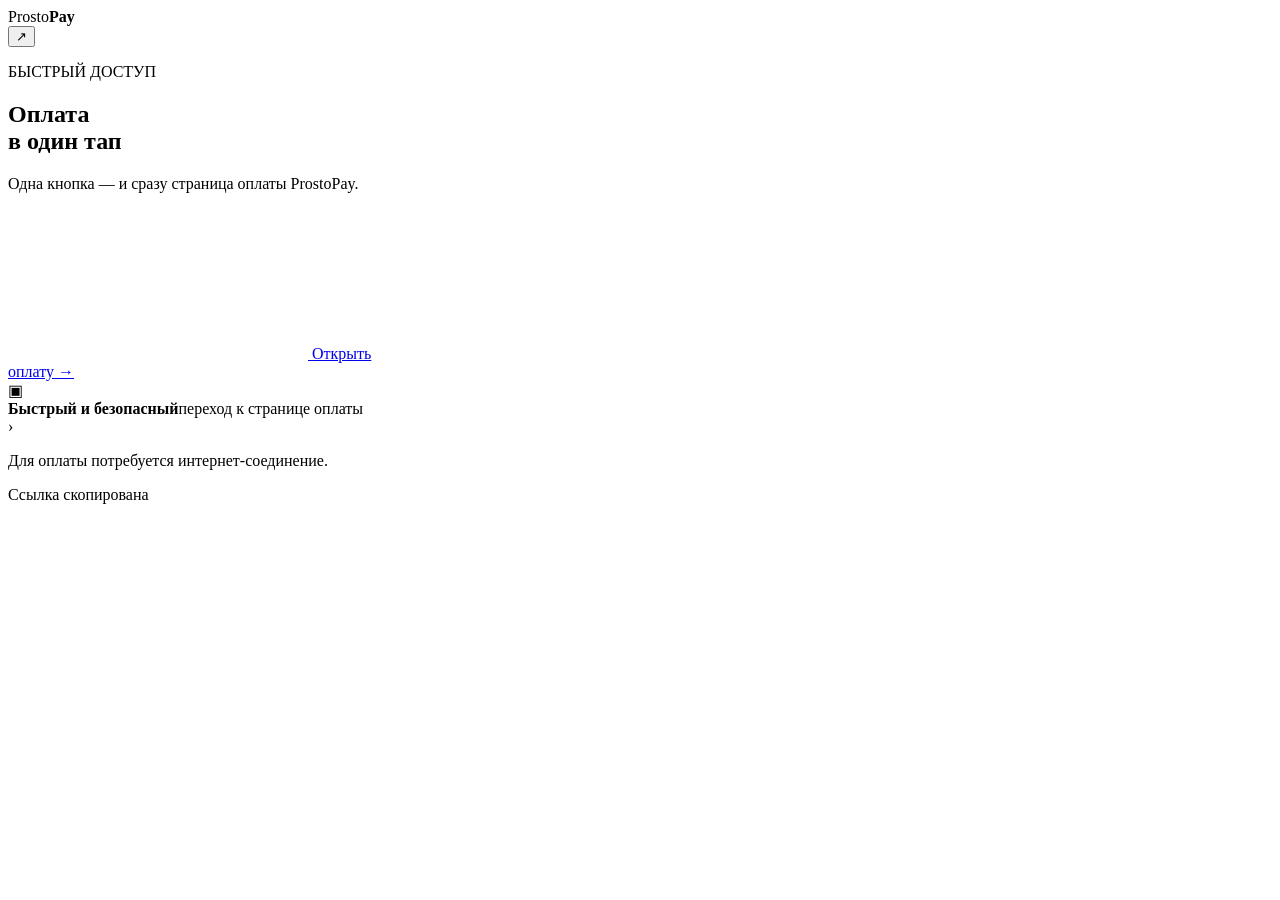
==== commit 5c51fe2a: "Add index.html for ProstoPay quick access" ====
--- a/index.html
+++ b/index.html
@@ -1,927 +1,57 @@
 <!doctype html>
-<html lang="ru" data-theme="dark">
+<html lang="ru">
 <head>
-  <meta charset="utf-8">
-  <meta name="viewport" content="width=device-width,initial-scale=1,viewport-fit=cover,user-scalable=no">
-  <meta name="theme-color" content="#071019">
-  <meta name="color-scheme" content="dark light">
-  <meta name="apple-mobile-web-app-capable" content="yes">
-  <meta name="apple-mobile-web-app-status-bar-style" content="black-translucent">
-  <meta name="apple-mobile-web-app-title" content="CNC Copilot">
-  <meta name="description" content="Единая offline-first CNC-система: режимы, расчёты, укладка, геометрия, напарник и справочник G/M-кодов.">
-  <title>CNC Copilot — Offline Workshop</title>
-  <script>
-    (() => {
-      try {
-        const saved = localStorage.getItem('cnc-suite.theme') || 'dark';
-        document.documentElement.dataset.theme = saved;
-      } catch {}
-      if ('serviceWorker' in navigator) {
-        let reloadingForController = false;
-        navigator.serviceWorker.addEventListener('controllerchange', () => {
-          if (reloadingForController) return;
-          reloadingForController = true;
-          location.reload();
-        });
-        window.addEventListener('load', () => {
-          navigator.serviceWorker.register('./sw.js', { scope:'./', updateViaCache:'none' }).catch(() => {});
-        }, { once:true });
-      }
-    })();
-  </script>
-  <link rel="manifest" href="./manifest.webmanifest">
-  <link rel="stylesheet" href="./styles.css">
-  <link rel="stylesheet" href="./modules/box.css">
-  <link rel="stylesheet" href="./modules/modes.css">
-  <link rel="stylesheet" href="./modules/cutcalc.css">
-  <link rel="stylesheet" href="./modules/geometry.css">
-  <link rel="stylesheet" href="./modules/copilot.css">
-  <link rel="stylesheet" href="./modules/codes.css">
-  <link rel="stylesheet" href="./modules/profile.css">
-  <link rel="stylesheet" href="./modules/tools.css">
-  <link rel="stylesheet" href="./modules/projects.css">
-  <link rel="stylesheet" href="./modules/workflow.css">
+  <meta charset="utf-8" />
+  <meta name="viewport" content="width=device-width,initial-scale=1,viewport-fit=cover" />
+  <meta name="theme-color" content="#fff7f8" />
+  <meta name="apple-mobile-web-app-capable" content="yes" />
+  <meta name="apple-mobile-web-app-status-bar-style" content="default" />
+  <meta name="apple-mobile-web-app-title" content="ProstoPay" />
+  <meta name="format-detection" content="telephone=no" />
+  <title>ProstoPay — быстрый доступ</title>
+  <link rel="manifest" href="./manifest.webmanifest" />
+  <link rel="stylesheet" href="./styles.css" />
 </head>
 <body>
-  <div id="app" class="app-shell" data-route="home">
-    <div class="ambient ambient-a" aria-hidden="true"></div>
-    <div class="ambient ambient-b" aria-hidden="true"></div>
-    <div class="industrial-grid" aria-hidden="true"></div>
+  <main class="app-shell">
+    <div class="ambient" aria-hidden="true">
+      <i class="orb orb-a"></i>
+      <i class="orb orb-b"></i>
+      <i class="orb orb-c"></i>
+    </div>
 
     <header class="topbar">
-      <div class="brand">
-        <div class="brand-mark" aria-hidden="true"><span>C</span></div>
-        <div class="brand-copy">
-          <p>CNC WORKSHOP</p>
-          <h1>CNC Copilot</h1>
-          <small>FULL · OFFLINE</small>
-        </div>
-      </div>
-      <div class="top-actions">
-        <div class="offline-state" id="offlineState"><i></i><span>Проверка офлайна</span></div>
-        <button class="round-button" id="themeToggle" type="button" aria-label="Переключить тему">◐</button>
-      </div>
+      <div class="brand" aria-label="ProstoPay"><span>Prosto</span><strong>Pay</strong></div>
+      <button class="icon-btn" id="shareButton" type="button" aria-label="Поделиться ссылкой"><span aria-hidden="true">↗</span></button>
     </header>
 
-    <main class="viewport">
-      <section class="view is-active" data-view="home">
-        <section class="hero">
-          <div class="hero-copy">
-            <p class="eyebrow">ЕДИНАЯ CNC-СИСТЕМА</p>
-            <h2>Всё для работы<br><span>у станка.</span></h2>
-            <p class="hero-text">Режимы, расчёты, геометрия, укладка, справочник и CNC-напарник — в одном offline-first приложении.</p>
-            <div class="hero-badges">
-              <span><i class="dot green"></i>Offline-ready</span>
-              <span>828D</span>
-              <span>CK52PT-Y</span>
-            </div>
-          </div>
-          <div class="hero-machine" aria-hidden="true">
-            <div class="machine-panel">
-              <div class="machine-screen"><span>S</span><b>2480</b><small>RPM</small></div>
-              <div class="machine-body"></div>
-              <div class="machine-chuck"><i></i><i></i><i></i></div>
-              <div class="machine-stock"></div>
-              <div class="machine-tool"></div>
-              <div class="machine-rail"></div>
-            </div>
-          </div>
-        </section>
+    <section class="hero" aria-labelledby="title">
+      <p class="eyebrow">БЫСТРЫЙ ДОСТУП</p>
+      <h1 id="title">Оплата<br />в один тап</h1>
+      <p class="lead">Одна кнопка — и сразу страница оплаты ProstoPay.</p>
 
-        <section class="workflow-launch">
-          <div class="workflow-launch-copy">
-            <small>СКВОЗНОЙ WORKFLOW</small>
-            <strong>Текущая деталь</strong>
-            <span id="homeWorkflowText">Начни с геометрии или материала</span>
-          </div>
-          <div class="workflow-launch-progress">
-            <div class="workflow-launch-ring" id="homeWorkflowRing"><b id="homeWorkflowPercent">0%</b></div>
-            <button type="button" data-route-button="workflow">Открыть процесс ›</button>
-          </div>
-        </section>
+      <a class="pay-button" id="payButton" href="https://pay.prostopay.net/40133634/select" aria-label="Открыть оплату ProstoPay">
+        <canvas id="liquidCanvas" class="liquid-canvas" aria-hidden="true"></canvas>
+        <span class="pay-content" aria-hidden="true">
+          <span class="scan-icon">
+            <i></i><i></i><i></i><i></i>
+            <b class="sq s1"></b><b class="sq s2"></b><b class="sq s3"></b><b class="sq s4"></b>
+          </span>
+          <span class="pay-label">Открыть<br />оплату</span>
+          <span class="pay-arrow">→</span>
+        </span>
+      </a>
 
-        <div class="section-heading">
-          <div><p>МОДУЛИ</p><h3>Рабочая система</h3></div>
-          <span class="module-count">6 модулей</span>
-        </div>
+      <div class="security-card">
+        <div class="wallet-icon" aria-hidden="true">▣</div>
+        <div><strong>Быстрый и безопасный</strong><span>переход к странице оплаты</span></div>
+        <span class="chevron" aria-hidden="true">›</span>
+      </div>
+    </section>
 
-        <section class="module-grid" id="moduleGrid">
-          <button class="module-card accent-blue" data-module="modes" type="button">
-            <span class="module-number">01</span>
-            <span class="module-icon icon-modes" aria-hidden="true"></span>
-            <span class="module-content"><small>МОЯ БАЗА</small><strong>Режимы обработки</strong><em>Проверенные режимы и реальные детали</em></span>
-            <span class="module-arrow">›</span>
-          </button>
-
-          <button class="module-card accent-orange" data-module="cutcalc" type="button">
-            <span class="module-number">02</span>
-            <span class="module-icon icon-calc" aria-hidden="true"></span>
-            <span class="module-content"><small>CUT CALC CNC</small><strong>Цеховые расчёты</strong><em>Расход прутка, торцовка, отрезка и партия</em></span>
-            <span class="module-arrow">›</span>
-          </button>
-
-          <button class="module-card accent-green" data-module="box" type="button">
-            <span class="module-number">03</span>
-            <span class="module-icon icon-box" aria-hidden="true"></span>
-            <span class="module-content"><small>BOX</small><strong>Укладка заготовок</strong><em>Количество, слои, габариты и проекции</em></span>
-            <span class="module-arrow">›</span>
-          </button>
-
-          <button class="module-card accent-purple" data-module="geometry" type="button">
-            <span class="module-number">04</span>
-            <span class="module-icon icon-geometry" aria-hidden="true"></span>
-            <span class="module-content"><small>CNC GEOMETRY</small><strong>Геометрия</strong><em>Координаты, PCD, дуги, куб, шар и ось C</em></span>
-            <span class="module-arrow">›</span>
-          </button>
-
-          <button class="module-card accent-cyan" data-module="copilot" type="button">
-            <span class="module-number">05</span>
-            <span class="module-icon icon-copilot" aria-hidden="true"></span>
-            <span class="module-content"><small>CNC COPILOT</small><strong>Напарник</strong><em>Техпроцесс, инструмент, режимы и контроль</em></span>
-            <span class="module-arrow">›</span>
-          </button>
-
-          <button class="module-card accent-yellow" data-module="codes" type="button">
-            <span class="module-number">06</span>
-            <span class="module-icon icon-codes" aria-hidden="true"></span>
-            <span class="module-content"><small>SINUMERIK 828D</small><strong>Справочник G/M-кодов</strong><em>Поиск, избранное и быстрые команды</em></span>
-            <span class="module-arrow">›</span>
-          </button>
-        </section>
-
-        <section class="machine-summary">
-          <div class="summary-head"><span>МОЙ СТАНОК</span><i>● READY</i></div>
-          <div class="summary-main"><div><strong id="homeMachineName">Tengyue CK52PT-Y</strong><small id="homeMachineControl">SINUMERIK 828D · ShopTurn</small></div><button type="button" data-route-button="profile">Настроить ›</button></div>
-          <div class="summary-specs"><span><small>Шпиндель</small><b id="homeMachineRpm">4000 rpm</b></span><span><small>Револьвер</small><b id="homeMachineTurret">15 поз.</b></span><span><small>Оси</small><b id="homeMachineAxes">X / Z / Y / C</b></span></div>
-        </section>
-      </section>
-
-      <section class="view workflow-view" data-view="workflow">
-        <div class="workflow-top">
-          <button class="back-button" data-route-button="home" type="button">‹ <span>Главная</span></button>
-          <div class="workflow-top-actions">
-            <button id="workflowCopy" type="button">⧉ Сводка</button>
-            <button class="danger" id="workflowNew" type="button">Новая деталь</button>
-          </div>
-        </div>
-
-        <section class="workflow-hero">
-          <small>ТЕКУЩИЙ РАБОЧИЙ ПРОЦЕСС</small>
-          <div class="workflow-title-row">
-            <input class="workflow-title-input" id="workflowTitle" value="Новая деталь" aria-label="Название текущей детали">
-            <span class="workflow-state-pill"><i></i>LOCAL · OFFLINE</span>
-          </div>
-          <div class="workflow-machine" id="workflowMachine">Tengyue CK52PT-Y · SINUMERIK 828D</div>
-          <div class="workflow-progress-row">
-            <div class="workflow-progress-copy"><span>ГОТОВНОСТЬ</span><strong id="workflowDoneText">0 из 7 этапов</strong></div>
-            <b class="workflow-percent" id="workflowPercent">0%</b>
-            <div class="workflow-progress-track"><i id="workflowTrack"></i></div>
-          </div>
-        </section>
-
-        <section class="workflow-grid">
-          <button class="workflow-step" data-step="geometry" data-workflow-target="geometry" type="button">
-            <span class="workflow-step-index">01</span><span class="workflow-step-copy"><small>ГЕОМЕТРИЯ</small><strong>Размеры и координаты</strong><span data-workflow-status>Геометрия не выбрана</span></span><span class="workflow-step-arrow">›</span>
-          </button>
-          <button class="workflow-step" data-step="material" data-workflow-target="modes" type="button">
-            <span class="workflow-step-index">02</span><span class="workflow-step-copy"><small>МАТЕРИАЛ · РЕЖИМ</small><strong>Материал и проверенный режим</strong><span data-workflow-status>Материал не выбран</span></span><span class="workflow-step-arrow">›</span>
-          </button>
-          <button class="workflow-step" data-step="cutcalc" data-workflow-target="cutcalc" type="button">
-            <span class="workflow-step-index">03</span><span class="workflow-step-copy"><small>CUT CALC</small><strong>Заготовка и партия</strong><span data-workflow-status>Расчёт не сохранён</span></span><span class="workflow-step-arrow">›</span>
-          </button>
-          <button class="workflow-step" data-step="tool" data-workflow-target="tools" data-workflow-type="route" type="button">
-            <span class="workflow-step-index">04</span><span class="workflow-step-copy"><small>ИНСТРУМЕНТ</small><strong>Пластина и державка</strong><span data-workflow-status>Инструмент не выбран</span></span><span class="workflow-step-arrow">›</span>
-          </button>
-          <button class="workflow-step" data-step="box" data-workflow-target="box" type="button">
-            <span class="workflow-step-index">05</span><span class="workflow-step-copy"><small>BOX</small><strong>Укладка и количество</strong><span data-workflow-status>Укладка не рассчитана</span></span><span class="workflow-step-arrow">›</span>
-          </button>
-          <button class="workflow-step" data-step="copilot" data-workflow-target="copilot" type="button">
-            <span class="workflow-step-index">06</span><span class="workflow-step-copy"><small>CNC COPILOT</small><strong>Маршрут обработки</strong><span data-workflow-status>Маршрут не собран</span></span><span class="workflow-step-arrow">›</span>
-          </button>
-          <button class="workflow-step" data-step="result" data-workflow-target="workflow" data-workflow-type="route" type="button">
-            <span class="workflow-step-index">07</span><span class="workflow-step-copy"><small>РЕЗУЛЬТАТ</small><strong>Итоговый техпроцесс</strong><span data-workflow-status>Финальный расчёт не выполнен</span></span><span class="workflow-step-arrow">✓</span>
-          </button>
-        </section>
-
-        <section class="workflow-summary">
-          <div class="workflow-summary-head">
-            <div><small>СВОДКА ДЕТАЛИ</small><strong>Что уже собрано</strong></div>
-            <button type="button" data-route-button="projects">Все сохранённые данные</button>
-          </div>
-          <div class="workflow-summary-grid">
-            <div><span>Материал</span><strong id="workflowSummaryMaterial">—</strong></div>
-            <div><span>Геометрия</span><strong id="workflowSummaryGeometry">—</strong></div>
-            <div><span>Заготовка</span><strong id="workflowSummaryStock">—</strong></div>
-            <div><span>Режим</span><strong id="workflowSummaryMode">—</strong></div>
-            <div><span>Инструмент</span><strong id="workflowSummaryTool">—</strong></div>
-            <div><span>Маршрут</span><strong id="workflowSummaryRoute">—</strong></div>
-          </div>
-        </section>
-      </section>
-
-      <section class="view module-view" data-view="module">
-        <button class="back-button" id="backButton" type="button">‹ <span>Главная</span></button>
-        <div class="module-shell">
-          <div class="module-shell-icon" id="moduleShellIcon"></div>
-          <p class="eyebrow" id="moduleEyebrow">МОДУЛЬ</p>
-          <h2 id="moduleTitle">Раздел</h2>
-          <p id="moduleDescription">Модуль будет подключён нативно в общий интерфейс.</p>
-          <div class="integration-status">
-            <span><i class="dot green"></i>Оболочка готова</span>
-            <span><i class="dot orange"></i>Интеграция логики — следующий этап</span>
-          </div>
-          <div class="module-preview-grid">
-            <article><span>01</span><strong>Сохраняем логику</strong><p>Исходные вычисления и сценарии не переписываются без необходимости.</p></article>
-            <article><span>02</span><strong>Единый UI</strong><p>Модуль получает общую навигацию, тему, профиль станка и offline-core.</p></article>
-            <article><span>03</span><strong>Регрессия</strong><p>Перед удалением старой версии проверяем расчёты и работу без сети.</p></article>
-          </div>
-        </div>
-      </section>
-
-      <section class="view modes-view" data-view="modes">
-        <div class="modes-head">
-          <div class="modes-head-left">
-            <button class="back-button" data-route-button="home" type="button">‹ <span>Главная</span></button>
-            <div class="modes-head-copy"><small>CNC REFERENCE</small><strong>Режимы · Моя база</strong></div>
-          </div>
-          <div class="modes-actions">
-            <button class="modes-action is-active" data-modes-nav="home" type="button"><span>Материалы</span> ◇</button>
-            <button class="modes-action" data-modes-nav="search" type="button"><span>Поиск</span> ⌕</button>
-            <button class="modes-action add" id="modesAdd" type="button" aria-label="Добавить запись">＋</button>
-            <button class="modes-action add" id="modesMenu" type="button" aria-label="Меню">•••</button>
-          </div>
-        </div>
-
-        <section class="modes-screen is-active" data-modes-screen="home">
-          <div class="modes-material-deck" id="modesMaterialDeck"></div>
-          <div class="modes-experience">
-            <div><small>МОЯ БАЗА — МОЁ ПРЕИМУЩЕСТВО</small><strong>Проверенные режимы. Реальные детали.</strong></div>
-            <div><b id="modesRecordTotal">0</b><span>записей</span></div>
-          </div>
-        </section>
-
-        <section class="modes-screen" data-modes-screen="detail">
-          <div class="modes-detail-head">
-            <button class="modes-mini-button" id="modesBackMaterial" type="button" aria-label="Назад">‹</button>
-            <div class="modes-detail-copy"><small id="modesDetailTag">AISI 304</small><strong>Проверенный режим</strong><span id="modesDetailSub">НЕРЖАВЕЙКА</span></div>
-            <button class="modes-mini-button" id="modesEdit" type="button" aria-label="Редактировать">✎</button>
-          </div>
-
-          <article class="modes-record-card" id="modesRecordCard">
-            <div class="modes-record-visual">
-              <img id="modesRecordImage" alt="" hidden>
-              <div class="modes-record-fallback" id="modesRecordFallback"><div class="modes-metal-ring"></div></div>
-              <span class="modes-record-index" id="modesRecordIndex">1 / 1</span>
-            </div>
-            <div class="modes-record-body">
-              <div class="modes-record-title-row">
-                <div><strong id="modesRecordTitle">Фланец Ø185</strong><small id="modesRecordDate">Проверенный режим</small></div>
-                <button class="modes-use-btn" id="modesUse" type="button">В работу</button>
-                <button class="modes-note-btn" id="modesNote" type="button" aria-label="Заметка">▤</button>
-              </div>
-              <div class="modes-param-grid">
-                <div class="modes-param"><span>Заготовка</span><strong id="modesDia">—</strong></div>
-                <div class="modes-param"><span>Операция</span><strong id="modesOperation">—</strong></div>
-                <div class="modes-param"><span>Обороты</span><strong id="modesRpm">—</strong></div>
-                <div class="modes-param"><span>Подача</span><strong id="modesFeed">—</strong></div>
-                <div class="modes-param"><span>Глубина</span><strong id="modesDepth">—</strong></div>
-                <div class="modes-param"><span>Инструмент</span><strong id="modesTool">—</strong></div>
-              </div>
-              <div class="modes-note-preview" id="modesNotePreview" hidden></div>
-              <div class="modes-record-controls">
-                <button class="modes-round" id="modesPrev" type="button" aria-label="Предыдущая запись">‹</button>
-                <span id="modesCounter">1 / 1</span>
-                <button class="modes-round" id="modesNext" type="button" aria-label="Следующая запись">›</button>
-              </div>
-            </div>
-          </article>
-
-          <div class="modes-empty" id="modesEmpty" hidden>
-            <span>＋</span><h3>Пока пусто</h3><p>Добавь первый проверенный режим для этого материала.</p>
-            <button class="modes-primary" id="modesEmptyAdd" type="button">Добавить запись</button>
-          </div>
-        </section>
-
-        <section class="modes-screen" data-modes-screen="search">
-          <div class="modes-search-box"><span>⌕</span><input id="modesSearchInput" type="search" placeholder="Деталь, материал, инструмент…" autocomplete="off"><button id="modesClearSearch" type="button" aria-label="Очистить">×</button></div>
-          <div class="modes-search-results" id="modesSearchResults"></div>
-        </section>
-      </section>
-
-      <section class="view codes-view" data-view="codes">
-        <div class="codes-head">
-          <div class="codes-head-left">
-            <button class="back-button" data-route-button="home" type="button">‹ <span>Главная</span></button>
-            <div class="codes-head-copy"><small>SINUMERIK 828D · CK52PT-Y</small><strong>CNC Copilot — Справочник кодов</strong></div>
-          </div>
-          <span class="codes-ready"><i></i><span>ОФЛАЙН ГОТОВ</span></span>
-        </div>
-
-        <div class="codes-tabs">
-          <button class="is-active" data-code-tab="M" type="button">M-коды</button>
-          <button data-code-tab="G" type="button">G-коды</button>
-          <button data-code-tab="favorites" type="button">☆ Избранное</button>
-        </div>
-
-        <div class="codes-search">
-          <span>⌕</span><input id="codesSearch" type="search" placeholder="Код или описание…" autocomplete="off"><button id="codesClear" type="button" aria-label="Очистить">×</button>
-        </div>
-        <div class="codes-categories" id="codesCategories"></div>
-        <div class="codes-quick" id="codesQuick"></div>
-        <div class="codes-count"><span id="codesCountLabel">M-коды</span><strong id="codesCount">0</strong></div>
-
-        <div class="codes-layout">
-          <section class="codes-list" id="codesList" aria-live="polite"></section>
-          <aside class="codes-detail" id="codesDetail"></aside>
-        </div>
-      </section>
-
-      <section class="view copilot-view" data-view="copilot">
-        <div class="copilot-head">
-          <div class="copilot-head-left">
-            <button class="back-button" data-route-button="home" type="button">‹ <span>Главная</span></button>
-            <div class="copilot-head-copy"><small>АВТОНОМНЫЙ CNC-НАПАРНИК</small><strong>CNC Copilot</strong></div>
-          </div>
-          <span class="copilot-status"><i></i> ЛОКАЛЬНОЕ ЯДРО</span>
-        </div>
-
-        <nav class="copilot-progress" aria-label="Этапы CNC Copilot">
-          <button class="copilot-step is-active" data-copilot-step="1" type="button"><i>1</i><span>Станок</span></button>
-          <button class="copilot-step" data-copilot-step="2" type="button"><i>2</i><span>Материал</span></button>
-          <button class="copilot-step" data-copilot-step="3" type="button"><i>3</i><span>Операции</span></button>
-          <button class="copilot-step" data-copilot-step="4" type="button"><i>4</i><span>Стратегия</span></button>
-          <button class="copilot-step" data-copilot-step="5" type="button"><i>5</i><span>Результат</span></button>
-        </nav>
-
-        <section class="copilot-screen is-active" data-copilot-screen="1">
-          <section class="copilot-hero">
-            <small>01 · СТАНОК</small>
-            <h2 id="copMachineName">Tengyue CK52PT-Y</h2>
-            <p id="copMachineControl">SINUMERIK 828D / ShopTurn</p>
-            <div class="copilot-machine-live">
-              <div><span>Макс. шпиндель</span><strong id="copMachineLiveRpm">4000 rpm</strong></div>
-              <div><span>Расчётная мощность</span><strong id="copMachineLivePower">17 kW</strong></div>
-              <div><span>Гидроцилиндр</span><strong id="copMachineLiveCylinder">BK-1552 · 6000</strong></div>
-              <div><span>Стойка</span><strong id="copMachineLiveControl">828D</strong></div>
-            </div>
-          </section>
-          <section class="copilot-panel">
-            <div class="copilot-panel-head"><div><small>ОГРАНИЧЕНИЯ</small><strong>Текущая установка</strong></div><span>общий профиль</span></div>
-            <div class="copilot-fields">
-              <label class="copilot-field"><span>Макс. RPM станка</span><input id="copMachineMaxRpm" type="number" min="100" step="10" value="4000"></label>
-              <label class="copilot-field"><span>Мощность, kW</span><input id="copMachinePower" type="number" min="1" step="0.1" value="17"></label>
-              <label class="copilot-field wide"><span>Лимит текущего патрона / кулачков, RPM</span><input id="copSetupMaxRpm" type="number" min="100" step="10" placeholder="не задан"></label>
-            </div>
-          </section>
-          <div class="copilot-nav-actions"><button class="copilot-next" data-cop-next="2" type="button">Материал →</button></div>
-        </section>
-
-        <section class="copilot-screen" data-copilot-screen="2">
-          <section class="copilot-panel">
-            <div class="copilot-panel-head"><div><small>02 · МАТЕРИАЛ</small><strong>Заготовка</strong></div><span id="copSelectedIso">ISO M</span></div>
-            <div class="copilot-material-search"><span>⌕</span><input id="copMaterialSearch" type="search" placeholder="AISI 304, C45, PA6…" autocomplete="off"></div>
-            <div class="copilot-material-list" id="copMaterialList"></div>
-          </section>
-          <section class="copilot-panel">
-            <div class="copilot-panel-head"><div><small>ВЫБРАНО</small><strong id="copSelectedMaterial">AISI304</strong></div></div>
-            <div class="copilot-fields"><label class="copilot-field"><span>Диаметр заготовки Ø, мм</span><input id="copStockDia" type="number" min="0.1" step="0.1" value="50"></label></div>
-            <p id="copMaterialNote" style="margin:9px 0 0;color:var(--muted);font-size:9px;line-height:1.45"></p>
-          </section>
-          <div class="copilot-nav-actions"><button class="copilot-prev" data-cop-prev="1" type="button">← Станок</button><button class="copilot-next" data-cop-next="3" type="button">Операции →</button></div>
-        </section>
-
-        <section class="copilot-screen" data-copilot-screen="3">
-          <section class="copilot-panel">
-            <div class="copilot-panel-head"><div><small>03 · ТЕХПРОЦЕСС</small><strong>Маршрут операций</strong></div><span id="copRouteCount">1 оп.</span></div>
-            <div class="copilot-route-list" id="copRouteList"></div>
-            <button class="copilot-add-op" id="copAddOperation" type="button">＋ Добавить операцию</button>
-          </section>
-          <div class="copilot-nav-actions"><button class="copilot-prev" data-cop-prev="2" type="button">← Материал</button><button class="copilot-next" data-cop-next="4" type="button">Стратегия →</button></div>
-        </section>
-
-        <section class="copilot-screen" data-copilot-screen="4">
-          <section class="copilot-panel">
-            <div class="copilot-panel-head"><div><small>04 · СТРАТЕГИЯ</small><strong>Режим работы</strong></div><span>детерминированное ядро</span></div>
-            <div class="copilot-strategy">
-              <button data-cop-mode="reliable" type="button"><strong>Надёжная</strong><small>нижняя зона режима</small></button>
-              <button class="is-active" data-cop-mode="normal" type="button"><strong>Рабочая</strong><small>середина диапазона</small></button>
-              <button data-cop-mode="productive" type="button"><strong>Производительная</strong><small>верхняя зона режима</small></button>
-            </div>
-          </section>
-          <section class="copilot-panel">
-            <div class="copilot-panel-head"><div><small>ПЕРЕД РАСЧЁТОМ</small><strong>Что учитывается</strong></div></div>
-            <div class="copilot-machine-live">
-              <div><span>Материал</span><strong>ISO-группа + machinability</strong></div>
-              <div><span>Операция</span><strong>коэффициенты Vc/f/ap</strong></div>
-              <div><span>Ограничение S</span><strong>минимум физ. лимитов</strong></div>
-              <div><span>Мощность</span><strong>оценка нагрузки</strong></div>
-            </div>
-          </section>
-          <div class="copilot-nav-actions"><button class="copilot-prev" data-cop-prev="3" type="button">← Операции</button><button class="copilot-next" data-cop-next="5" type="button">Рассчитать →</button></div>
-        </section>
-
-        <section class="copilot-screen" data-copilot-screen="5">
-          <div class="copilot-results" id="copResults"></div>
-          <div class="copilot-nav-actions"><button class="copilot-prev" data-cop-prev="4" type="button">← Стратегия</button><button class="copilot-next" id="copRecalculate" type="button">↻ Пересчитать</button></div>
-        </section>
-      </section>
-
-      <section class="view geometry-view" data-view="geometry">
-        <div class="geometry-head">
-          <div class="geometry-head-left">
-            <button class="back-button" data-route-button="home" type="button">‹ <span>Главная</span></button>
-            <div class="geometry-head-copy"><small>CNC GEOMETRY · FULL OFFLINE</small><strong>Геометрия и координаты</strong></div>
-          </div>
-          <div class="geometry-tabs">
-            <button class="is-active" data-geometry-tab="home" type="button">Расчёты</button>
-            <button data-geometry-tab="projects" type="button">Проекты</button>
-          </div>
-        </div>
-
-        <section class="geometry-screen is-active" data-geometry-screen="home">
-          <section class="geometry-hero">
-            <small>CNC · GEOMETRY · SINUMERIK</small>
-            <h2>Геометрия, координаты<br>и режимы.</h2>
-            <p>12 расчётных модулей из CNC Geometry: шар → 4 грани, ось C, PCD, лепестки, лыски, многоугольники, пазы, отверстия, резьба, дуги, линейные массивы и фрезерные режимы.</p>
-            <div class="geometry-quick">
-              <button id="geometryQuickSphere" type="button">◉ Шар → 4 грани</button>
-              <button id="geometryQuickLobes" type="button">✿ Лепестки</button>
-              <button id="geometryQuickPcd" type="button">◎ PCD</button>
-            </div>
-          </section>
-          <div class="geometry-section-head"><div><small>РАСЧЁТНЫЕ МОДУЛИ</small><strong>Инженерная геометрия</strong></div><span>12 модулей</span></div>
-          <div class="geometry-grid" id="geometryCards"></div>
-        </section>
-
-        <section class="geometry-screen" data-geometry-screen="calc">
-          <div class="geometry-back-row">
-            <button class="geometry-back" id="geometryBackCalc" type="button"><span>‹</span> Все расчёты</button>
-            <small class="geometry-calc-tag" id="geometryCalcTag">X/Z/C</small>
-          </div>
-          <form class="geometry-form-card" id="geometryForm">
-            <div class="geometry-form-title"><small>ИСХОДНЫЕ ДАННЫЕ</small><strong id="geometryFormTitle">Расчёт</strong><p id="geometryFormDesc"></p></div>
-            <div class="geometry-form-grid" id="geometryFormGrid"></div>
-            <div class="geometry-validation">Проверка геометрии включена. Если размеры противоречат друг другу или инструмент физически не подходит, расчёт будет остановлен с пояснением.</div>
-            <div class="geometry-form-footer"><button class="geometry-primary" type="submit">▦ Рассчитать</button></div>
-          </form>
-        </section>
-
-        <section class="geometry-screen" data-geometry-screen="result">
-          <div class="geometry-back-row">
-            <button class="geometry-back" id="geometryBackResult" type="button"><span>‹</span> Исходные данные</button>
-            <small class="geometry-calc-tag" id="geometryResultTag">РЕЗУЛЬТАТ</small>
-          </div>
-          <section class="geometry-result-hero" id="geometryResultHero"></section>
-          <div id="geometryWarnings"></div>
-          <div class="geometry-result-grid">
-            <section class="geometry-result-card">
-              <div class="geometry-result-title"><strong>Результат</strong><span>расчёт</span></div>
-              <div class="geometry-summary" id="geometrySummary"></div>
-            </section>
-            <section class="geometry-result-card">
-              <div class="geometry-result-title"><strong>Техническая схема</strong><span>SVG · offline</span></div>
-              <div class="geometry-diagram" id="geometryDiagram"></div>
-            </section>
-            <section class="geometry-result-card wide">
-              <div class="geometry-result-title"><strong>Координаты / шаг</strong><span>таблица</span></div>
-              <div id="geometryTables"></div>
-            </section>
-            <section class="geometry-result-card wide">
-              <div class="geometry-result-title"><strong>Для стойки</strong><span>копируемые данные</span></div>
-              <pre class="geometry-code" id="geometryCode"></pre>
-              <div class="geometry-actions"><button class="geometry-action" id="geometryCopy" type="button">⧉ Копировать</button></div>
-            </section>
-            <section class="geometry-result-card wide">
-              <div class="geometry-result-title"><strong>Действия</strong><span>локально</span></div>
-              <div class="geometry-actions">
-                <button class="geometry-action primary" id="geometrySave" type="button">＋ Сохранить проект</button>
-                <button class="geometry-action" id="geometryPng" type="button">▧ PNG карточка</button>
-                <button class="geometry-action" id="geometryPrint" type="button">PDF / печать</button>
-                <button class="geometry-action" id="geometryNew" type="button">＋ Новый расчёт</button>
-              </div>
-            </section>
-          </div>
-        </section>
-
-        <section class="geometry-screen" data-geometry-screen="projects">
-          <div class="geometry-section-head"><div><small>LOCAL STORAGE</small><strong>Сохранённые расчёты</strong></div><span>cnc-geometry-projects-v1</span></div>
-          <div class="geometry-project-list" id="geometryProjects"></div>
-        </section>
-      </section>
-
-      <section class="view cutcalc-view" data-view="cutcalc">
-        <div class="cutcalc-head">
-          <div class="cutcalc-head-left">
-            <button class="back-button" data-route-button="home" type="button">‹ <span>Главная</span></button>
-            <div class="cutcalc-head-copy"><small>ЦЕХОВОЙ КАЛЬКУЛЯТОР</small><strong>CutCalc CNC</strong></div>
-          </div>
-          <div class="cutcalc-tabs">
-            <button class="is-active" data-cut-tab="calc" type="button">Расчёт</button>
-            <button data-cut-tab="history" type="button">История</button>
-          </div>
-        </div>
-
-        <section class="cutcalc-screen is-active" data-cut-screen="calc">
-          <div class="cutcalc-utility">
-            <div class="cutcalc-status" id="cutOfflineState"><i></i><span>Готов к работе</span></div>
-            <button class="cutcalc-clear" id="cutClearAll" type="button">Очистить всё</button>
-          </div>
-
-          <div class="cutcalc-layout">
-            <div class="cutcalc-inputs">
-              <section class="cutcalc-panel cutcalc-stock">
-                <p class="cutcalc-kicker">ЗАГОТОВКА</p>
-                <label class="cutcalc-field"><span>Материал</span><input id="cutMaterial" list="cutMaterials" type="text" placeholder="AISI 304" autocomplete="off"><datalist id="cutMaterials"><option value="AISI 304"></option><option value="AISI 316"></option><option value="Сталь 20"></option><option value="Сталь 45"></option><option value="Полиамид PA6"></option><option value="PE 1000"></option><option value="Латунь Л63"></option><option value="Алюминий АД31"></option><option value="Титан ВТ6"></option></datalist></label>
-                <div class="cutcalc-cols2">
-                  <label class="cutcalc-field"><span>Диаметр</span><div class="cutcalc-unit"><input id="cutDiameter" type="number" min="0" step="0.1" inputmode="decimal" placeholder="—"><b>мм</b></div></label>
-                  <label class="cutcalc-field"><span>Длина детали *</span><div class="cutcalc-unit"><input id="cutPartLength" type="number" min="0.1" step="0.1" inputmode="decimal" placeholder="—"><b>мм</b></div></label>
-                </div>
-                <label class="cutcalc-field"><span>Количество *</span><div class="cutcalc-unit"><input id="cutQuantity" type="number" min="1" step="1" inputmode="numeric" placeholder="—"><b>шт</b></div></label>
-              </section>
-
-              <section class="cutcalc-panel">
-                <p class="cutcalc-kicker">ОБРАБОТКА</p>
-                <div class="cutcalc-cols3">
-                  <label class="cutcalc-field"><span>Отрезной рез</span><div class="cutcalc-unit"><input id="cutKerf" type="number" min="0" step="0.1" inputmode="decimal" placeholder="—"><b>мм</b></div></label>
-                  <label class="cutcalc-field"><span>Торцовка A</span><div class="cutcalc-unit"><input id="cutFaceA" type="number" min="0" step="0.1" inputmode="decimal" placeholder="—"><b>мм</b></div></label>
-                  <label class="cutcalc-field"><span>Торцовка B</span><div class="cutcalc-unit"><input id="cutFaceB" type="number" min="0" step="0.1" inputmode="decimal" placeholder="—"><b>мм</b></div></label>
-                </div>
-              </section>
-
-              <details class="cutcalc-details" id="cutBarDetails">
-                <summary><strong>Расчёт по пруткам</strong><span>⌄</span></summary>
-                <div class="cutcalc-details-body">
-                  <div class="cutcalc-cols2">
-                    <label class="cutcalc-field"><span>Длина прутка</span><div class="cutcalc-unit"><input id="cutStockLength" type="number" min="1" step="1" inputmode="decimal" placeholder="—"><b>мм</b></div></label>
-                    <label class="cutcalc-field"><span>Первая торцовка</span><div class="cutcalc-unit"><input id="cutStockFace" type="number" min="0" step="0.1" inputmode="decimal" placeholder="—"><b>мм</b></div></label>
-                  </div>
-                  <div class="cutcalc-cols2">
-                    <label class="cutcalc-field"><span>Запас деталей</span><div class="cutcalc-unit"><input id="cutReservePct" type="number" min="0" max="100" step="0.5" inputmode="decimal" placeholder="—"><b>%</b></div></label>
-                    <div class="cutcalc-grip"><span>Мин. зажим</span><b id="cutMinGripValue">46 мм</b></div>
-                  </div>
-                  <div class="cutcalc-bar-stats">
-                    <div><span>Деталей / пруток</span><strong id="cutPartsPerBar">—</strong></div>
-                    <div><span>Прутков</span><strong id="cutBarsCount">—</strong></div>
-                    <div><span>Хвост</span><strong id="cutGripTail">—</strong></div>
-                    <div><span>Остаток</span><strong id="cutRemainderValue">—</strong></div>
-                  </div>
-                </div>
-              </details>
-            </div>
-
-            <section class="cutcalc-result" aria-live="polite">
-              <div class="cutcalc-result-top">
-                <div class="cutcalc-result-copy">
-                  <small>НУЖНО МАТЕРИАЛА</small>
-                  <div class="cutcalc-result-value"><strong id="cutPurchaseMeters">—</strong><span>м</span></div>
-                  <p class="cutcalc-hint" id="cutPurchaseHint">Заполни длину детали и количество</p>
-                </div>
-                <img src="./assets/cutcalc/result-rod.webp" class="cutcalc-result-art" alt="Пруток из нержавеющей стали">
-              </div>
-              <div class="cutcalc-metrics">
-                <div><span>Расход / деталь</span><strong id="cutCycleLength">—</strong></div>
-                <div><span>Чистый размер</span><strong id="cutNetLength">—</strong></div>
-                <div><span>Потери</span><strong id="cutTechLoss">—</strong></div>
-              </div>
-              <div class="cutcalc-warning" id="cutWarning" hidden></div>
-            </section>
-          </div>
-        </section>
-
-        <section class="cutcalc-screen" data-cut-screen="history">
-          <div class="cutcalc-history-head"><h2>История</h2><button class="cutcalc-clear" id="cutClearHistory" type="button">Очистить</button></div>
-          <div class="cutcalc-history-list" id="cutHistoryList"></div>
-          <div class="cutcalc-empty" id="cutHistoryEmpty"><strong>Пока пусто</strong><p>Расчёты появятся здесь после перехода в историю и останутся локально на устройстве.</p></div>
-        </section>
-      </section>
-
-      <section class="view box-view" data-view="box">
-        <div class="box-module-head">
-          <button class="back-button" data-route-button="home" type="button">‹ <span>Главная</span></button>
-          <span class="box-status"><i></i>BOX · НАТИВНЫЙ МОДУЛЬ</span>
-        </div>
-
-        <div class="box-workspace">
-          <aside class="box-controls">
-            <section class="box-panel">
-              <div class="box-panel-head"><span>1</span><div><small>ДЕТАЛЬ</small><strong>Размер заготовки</strong></div></div>
-              <div class="box-fields two">
-                <label class="box-field"><span>Диаметр, мм</span><input id="boxDiameter" type="number" min="0.1" max="3000" step="0.1" inputmode="decimal" value="50"></label>
-                <label class="box-field"><span>Высота, мм</span><input id="boxHeight" type="number" min="0.1" max="3000" step="0.1" inputmode="decimal" value="20"></label>
-              </div>
-            </section>
-
-            <section class="box-panel">
-              <div class="box-panel-head"><span>2</span><div><small>УКЛАДКА</small><strong>Схема и количество</strong></div></div>
-              <div class="box-pack">
-                <div class="box-pack-caption"><span>Схема укладки</span><small id="boxPackingNote">ряды без смещения</small></div>
-                <div class="box-pack-switch" role="group" aria-label="Схема укладки">
-                  <button class="is-active" data-box-pack="straight" type="button">Ровная</button>
-                  <button data-box-pack="staggered" type="button">Шахматная</button>
-                </div>
-              </div>
-              <div class="box-fields three">
-                <label class="box-field">
-                  <span>Длина X</span>
-                  <div class="box-stepper"><button data-box-step="boxCountX" data-delta="-1" type="button">−</button><input id="boxCountX" type="number" min="1" max="999" step="1" inputmode="numeric" value="9"><button data-box-step="boxCountX" data-delta="1" type="button">+</button></div>
-                </label>
-                <label class="box-field">
-                  <span>Ширина Y</span>
-                  <div class="box-stepper"><button data-box-step="boxCountY" data-delta="-1" type="button">−</button><input id="boxCountY" type="number" min="1" max="999" step="1" inputmode="numeric" value="5"><button data-box-step="boxCountY" data-delta="1" type="button">+</button></div>
-                </label>
-                <label class="box-field">
-                  <span>Высота Z <b class="box-optional">необяз.</b></span>
-                  <div class="box-stepper"><button data-box-step="boxCountZ" data-delta="-1" type="button">−</button><input id="boxCountZ" type="number" min="1" max="999" step="1" inputmode="numeric" placeholder="1"><button data-box-step="boxCountZ" data-delta="1" type="button">+</button></div>
-                </label>
-              </div>
-              <p class="box-note">Z можно оставить пустым — считается один слой.</p>
-            </section>
-
-            <div class="box-actions">
-              <button id="boxCalculate" class="box-primary" type="button">Рассчитать</button>
-              <button id="boxReset" class="box-secondary" type="button">↻ Новый расчёт</button>
-            </div>
-
-            <section class="box-result" aria-live="polite">
-              <div class="box-result-top">
-                <div><small>ИТОГО</small><strong><b id="boxTotal">45</b> шт.</strong></div>
-                <button id="boxCopy" type="button">⧉ Скопировать</button>
-              </div>
-              <div class="box-result-lines">
-                <span id="boxResultPart">Деталь: Ø50 × 20 мм</span>
-                <span id="boxResultLayout">Укладка: 9 × 5 · 1 слой · ровная</span>
-                <span id="boxResultBlock">Габариты: 450 × 250 × 20 мм</span>
-              </div>
-            </section>
-          </aside>
-
-          <section class="box-visual" id="boxVisual">
-            <div class="box-mobile-hint"><span>Технические проекции</span><b>Листай →</b></div>
-            <div class="box-projection-grid">
-              <article class="box-projection-card">
-                <header><h3>Вид сверху <span>X × Y</span></h3><b id="boxTopSize">450 × 250 мм</b></header>
-                <div id="boxTopProjection" class="box-stage" role="img" aria-label="Вид сверху на укладку"></div>
-              </article>
-              <article class="box-projection-card">
-                <header><h3>Вид сбоку <span>X × Z</span></h3><b id="boxSideSize">450 × 20 мм</b></header>
-                <div id="boxSideProjection" class="box-stage" role="img" aria-label="Вид сбоку на укладку"></div>
-              </article>
-              <article class="box-projection-card">
-                <header><h3>Вид с торца <span>Y × Z</span></h3><b id="boxEndSize">250 × 20 мм</b></header>
-                <div id="boxEndProjection" class="box-stage" role="img" aria-label="Вид с торца на укладку"></div>
-              </article>
-              <article class="box-projection-card">
-                <header><h3>Общий вид</h3><b id="boxIsoLabel">45 деталей · 1 слой</b></header>
-                <div id="boxIsoProjection" class="box-stage" role="img" aria-label="Изометрический вид укладки"></div>
-              </article>
-            </div>
-          </section>
-        </div>
-      </section>
-
-      <section class="view simple-view" data-view="tools">
-        <div class="tools-workspace">
-          <section class="tools-hero">
-            <small>ОБЩАЯ ИНСТРУМЕНТАЛЬНАЯ БАЗА</small>
-            <h2>Мой шкаф</h2>
-            <p>Каталог Copilot + твои реальные пластины и державки. Локальный шкаф хранится на устройстве под исходным ключом <b>cncFullToolsV2</b>.</p>
-            <div class="tools-hero-stats">
-              <div><span>Всего карточек</span><strong id="toolsCount">0</strong></div>
-              <div><span>Мой шкаф</span><strong id="toolsLocalCount">0</strong></div>
-              <div><span>Пластин в наличии</span><strong id="toolsQty">0</strong></div>
-            </div>
-          </section>
-          <div class="tools-toolbar">
-            <label class="tools-search"><span>⌕</span><input id="toolsSearch" type="search" placeholder="Пластина, державка, grade, ячейка…" autocomplete="off"></label>
-            <button class="tools-add" id="toolsAdd" type="button">＋ Добавить</button>
-          </div>
-          <div class="tools-filters">
-            <button class="tools-filter is-active" data-tools-iso="all" type="button">Все</button>
-            <button class="tools-filter" data-tools-iso="P" type="button">ISO P</button>
-            <button class="tools-filter" data-tools-iso="M" type="button">ISO M</button>
-            <button class="tools-filter" data-tools-iso="K" type="button">ISO K</button>
-            <button class="tools-filter" data-tools-iso="N" type="button">ISO N</button>
-            <button class="tools-filter" data-tools-iso="S" type="button">ISO S</button>
-            <button class="tools-filter" data-tools-iso="H" type="button">ISO H</button>
-          </div>
-          <div class="tools-grid" id="toolsGrid"></div>
-        </div>
-      </section>
-
-      <section class="view simple-view" data-view="projects">
-        <div class="projects-hub">
-          <section class="projects-hero">
-            <small>ЕДИНАЯ ЛОКАЛЬНАЯ БАЗА</small>
-            <h2>Проекты и данные</h2>
-            <p>Сводка того, что уже сохранено в модулях. Никакой второй параллельной базы — Projects читает существующие данные и ведёт в их исходный модуль.</p>
-            <div class="projects-stats">
-              <div><span>Сохранено</span><strong id="projectsTotal">0</strong></div>
-              <div><span>Источников с данными</span><strong id="projectsSourceCount">0</strong></div>
-              <div><span>Режимов</span><strong id="projectsModeTotal">0</strong></div>
-              <div><span>Мой шкаф</span><strong id="projectsToolTotal">0</strong></div>
-            </div>
-          </section>
-
-          <div class="projects-toolbar">
-            <button id="projectsRefresh" type="button">↻ Обновить</button>
-            <button class="primary" id="projectsExport" type="button">Экспорт workspace</button>
-          </div>
-
-          <div class="projects-source-grid">
-            <article class="projects-source" style="--p-accent:var(--blue)">
-              <div class="projects-source-head"><div><small>CNC REFERENCE</small><strong>Режимы обработки</strong></div><b id="projectsModesCount">0</b></div>
-              <p>Личные проверенные режимы из совместимой IndexedDB.</p>
-              <button data-projects-open="modes" type="button">Открыть базу</button>
-            </article>
-            <article class="projects-source" style="--p-accent:var(--orange)">
-              <div class="projects-source-head"><div><small>CUT CALC CNC</small><strong>История расчётов</strong></div><b id="projectsCutcalcCount">0</b></div>
-              <p>Сохранённые расчёты партии и расхода заготовки.</p>
-              <button data-projects-open="cutcalc" type="button">Открыть CutCalc</button>
-            </article>
-            <article class="projects-source" style="--p-accent:var(--purple)">
-              <div class="projects-source-head"><div><small>CNC GEOMETRY</small><strong>Геометрические проекты</strong></div><b id="projectsGeometryCount">0</b></div>
-              <p>Сохранённые вычисления, координаты и параметры геометрии.</p>
-              <button data-projects-open="geometry" type="button">Открыть Geometry</button>
-            </article>
-            <article class="projects-source" style="--p-accent:var(--orange)">
-              <div class="projects-source-head"><div><small>ИНСТРУМЕНТ</small><strong>Мой шкаф</strong></div><b id="projectsToolsCount">0</b></div>
-              <p>Локальные пластины, державки, наличие и ячейки хранения.</p>
-              <button data-route-button="tools" type="button">Открыть шкаф</button>
-            </article>
-            <article class="projects-source" style="--p-accent:var(--cyan)">
-              <div class="projects-source-head"><div><small>CNC COPILOT</small><strong>Текущий маршрут</strong></div><b id="projectsCopilotCount">0</b></div>
-              <p>Количество операций в текущем сохранённом техпроцессе.</p>
-              <button data-projects-open="copilot" type="button">Открыть маршрут</button>
-            </article>
-          </div>
-
-          <div class="projects-section-title">
-            <div><small>ПОСЛЕДНИЕ ДАННЫЕ</small><strong>Недавняя работа</strong></div>
-            <span><b id="projectsRecentCount">0</b> записей</span>
-          </div>
-          <div class="projects-list" id="projectsList"></div>
-          <div class="projects-empty" id="projectsEmpty">
-            <span>▣</span><strong>Пока пусто</strong><p>Сохрани расчёт, геометрию или проверенный режим — он появится здесь автоматически.</p>
-          </div>
-          <div class="projects-toast" id="projectsToast" hidden></div>
-        </div>
-      </section>
-
-      <section class="view simple-view" data-view="profile">
-        <div class="machine-profile">
-          <section class="machine-profile-hero">
-            <small>ОБЩИЙ ПРОФИЛЬ СТАНКА</small>
-            <h2 id="profileHeroName">Tengyue CK52PT-Y</h2>
-            <p id="profileHeroControl">SINUMERIK 828D / ShopTurn</p>
-            <div class="machine-profile-badges"><span class="verified">● VERIFIED HARDWARE</span><span>A2-6</span><span>15 позиций · BMT40 / ER25</span><span>X / Z / Y / C</span></div>
-            <div class="machine-limit-card"><div class="machine-limit-ring"><span id="profileEffectiveLimit">4000</span></div><div><strong>Эффективный лимит шпинделя</strong><span id="profileLimitText">G96 / LIMS будет ограничен минимальным физическим пределом.</span></div></div>
-          </section>
-
-          <div class="machine-profile-grid">
-            <section class="machine-profile-panel">
-              <div class="machine-profile-title"><div><small>СТАНОК</small><strong>Основные параметры</strong></div><span>общие для модулей</span></div>
-              <div class="machine-profile-fields">
-                <label class="machine-profile-field wide"><span>Название</span><input id="profileMachineName"></label>
-                <label class="machine-profile-field wide"><span>Стойка</span><input id="profileControl"></label>
-                <label class="machine-profile-field"><span>Макс. RPM</span><input id="profileMaxRpm" inputmode="numeric"></label>
-                <label class="machine-profile-field"><span>Расчётная мощность, kW</span><input id="profilePower" inputmode="decimal"></label>
-                <label class="machine-profile-field"><span>КПД</span><input id="profileEfficiency" inputmode="decimal"></label>
-                <label class="machine-profile-field"><span>Лимит патрона/кулачков, RPM</span><input id="profileSetupRpm" inputmode="numeric" placeholder="не задан"></label>
-              </div>
-            </section>
-
-            <section class="machine-profile-panel">
-              <div class="machine-profile-title"><div><small>МЕХАНИКА</small><strong>Шпиндель и револьвер</strong></div></div>
-              <div class="machine-profile-fields">
-                <label class="machine-profile-field"><span>Нос шпинделя</span><input id="profileSpindle"></label>
-                <label class="machine-profile-field"><span>Отверстие шпинделя, мм</span><input id="profileBore" inputmode="decimal"></label>
-                <label class="machine-profile-field wide"><span>Револьвер</span><input id="profileTurret"></label>
-                <label class="machine-profile-field wide"><span>Оси</span><input id="profileAxes"></label>
-              </div>
-            </section>
-
-            <section class="machine-profile-panel">
-              <div class="machine-profile-title"><div><small>ЗАЖИМ</small><strong>Гидроцилиндр</strong></div><span>ограничение RPM</span></div>
-              <div class="machine-profile-fields">
-                <label class="machine-profile-field"><span>Модель</span><input id="profileCylinderModel"></label>
-                <label class="machine-profile-field"><span>Макс. RPM</span><input id="profileCylinderRpm" inputmode="numeric"></label>
-              </div>
-              <div class="machine-hardware"><div class="machine-hardware-row"><span>Подтверждённый профиль</span><strong>BK-1552 · max 6000 rpm</strong></div><div class="machine-hardware-row"><span>Макс. давление</span><strong>≈ 44.1 bar</strong></div></div>
-            </section>
-
-            <section class="machine-profile-panel">
-              <div class="machine-profile-title"><div><small>ПРИВОД</small><strong>Двигатель шпинделя</strong></div><span>SIMOTICS M</span></div>
-              <div class="machine-profile-fields">
-                <label class="machine-profile-field"><span>Модель</span><input id="profileMotorModel"></label>
-                <label class="machine-profile-field"><span>Макс. RPM</span><input id="profileMotorRpm" inputmode="numeric"></label>
-              </div>
-              <div class="machine-hardware"><div class="machine-hardware-row"><span>Непрерывная расчётная база</span><strong>17 kW</strong></div><div class="machine-hardware-row"><span>Политика</span><strong>консервативная S1</strong></div></div>
-            </section>
-
-            <section class="machine-profile-panel wide">
-              <div class="machine-profile-title"><div><small>ХРАНЕНИЕ</small><strong>Единый профиль</strong></div><span>cncFullMachineV1</span></div>
-              <div class="machine-hardware"><div class="machine-hardware-row"><span>Используется</span><strong>CNC Copilot · общий профиль · будущие модули</strong></div><div class="machine-hardware-row"><span>Хранение</span><strong>локально на устройстве · offline-first</strong></div></div>
-              <div class="machine-profile-actions"><button class="machine-profile-secondary" id="profileExport" type="button">Экспорт JSON</button><button class="machine-profile-secondary" id="profileReset" type="button">Вернуть профиль</button><button class="machine-profile-save" id="profileSave" type="button">Сохранить профиль</button></div>
-            </section>
-          </div>
-        </div>
-      </section>
-    </main>
-
-    <nav class="dock" aria-label="Главная навигация">
-      <button class="dock-item is-active" data-route="home" type="button"><span class="dock-icon home-icon"></span><small>Главная</small></button>
-      <button class="dock-item" data-route="tools" type="button"><span class="dock-icon tool-icon"></span><small>Инструмент</small></button>
-      <button class="dock-item" data-route="projects" type="button"><span class="dock-icon project-icon"></span><small>Проекты</small></button>
-      <button class="dock-item" data-route="profile" type="button"><span class="dock-icon profile-icon"></span><small>Профиль</small></button>
-    </nav>
-  </div>
-
-  <dialog class="tool-dialog" id="toolDialog">
-    <form class="tool-dialog-inner" id="toolForm">
-      <div class="tool-dialog-head">
-        <div><small>МОЙ ШКАФ</small><h3 id="toolFormTitle">Добавить инструмент</h3></div>
-        <button class="tool-dialog-close" id="toolDialogClose" type="button">×</button>
-      </div>
-      <div class="tool-form-grid">
-        <label class="tool-field"><span>Державка</span><input id="toolHolder" placeholder="PCLNR 2525M12"></label>
-        <label class="tool-field"><span>Пластина</span><input id="toolInsert" required placeholder="WNMG 080408"></label>
-        <label class="tool-field"><span>Grade</span><input id="toolGrade" placeholder="HAPC9030"></label>
-        <label class="tool-field"><span>Стружколом</span><input id="toolBreaker" placeholder="PM / MF"></label>
-        <label class="tool-field"><span>Радиус R, мм</span><input id="toolNose" inputmode="decimal" placeholder="0.8"></label>
-        <label class="tool-field"><span>Количество</span><input id="toolQty" inputmode="numeric" value="1"></label>
-        <label class="tool-field"><span>Ячейка</span><input id="toolLocation" placeholder="A4 / B2"></label>
-        <label class="tool-field"><span>ISO через запятую</span><input id="toolIso" placeholder="M,P"></label>
-        <label class="tool-field wide"><span>Операции через запятую</span><input id="toolOps" placeholder="face,od,bore"></label>
-        <label class="tool-field"><span>Vc min</span><input id="toolVcMin" inputmode="decimal"></label>
-        <label class="tool-field"><span>Vc max</span><input id="toolVcMax" inputmode="decimal"></label>
-        <label class="tool-field"><span>f min</span><input id="toolFeedMin" inputmode="decimal"></label>
-        <label class="tool-field"><span>f max</span><input id="toolFeedMax" inputmode="decimal"></label>
-        <label class="tool-field"><span>ap min</span><input id="toolApMin" inputmode="decimal"></label>
-        <label class="tool-field"><span>ap max</span><input id="toolApMax" inputmode="decimal"></label>
-        <label class="tool-field wide"><span>Фото</span><input id="toolPhoto" type="file" accept="image/*"></label>
-      </div>
-      <div class="tool-dialog-actions">
-        <button class="tool-delete" id="toolDelete" type="button" hidden>Удалить</button>
-        <button class="tool-save" type="submit">Сохранить</button>
-      </div>
-    </form>
-  </dialog>
-
-  <dialog class="modes-dialog" id="modesRecordDialog">
-    <form class="modes-dialog-inner" id="modesRecordForm">
-      <div class="modes-dialog-head">
-        <div><small>ЛИЧНАЯ ЗАПИСЬ</small><h3 id="modesFormTitle">Новый режим</h3></div>
-        <button class="modes-dialog-close" id="modesRecordClose" type="button">×</button>
-      </div>
-      <div class="modes-form-grid">
-        <label class="modes-field"><span>Материал</span><select id="modesFormMaterial" required></select></label>
-        <label class="modes-field wide"><span>Название детали</span><input id="modesFormName" required placeholder="Напр. Фланец Ø185"></label>
-        <label class="modes-field"><span>Ø заготовки, мм</span><input id="modesFormDia" inputmode="decimal" placeholder="185"></label>
-        <label class="modes-field"><span>Операция</span><input id="modesFormOperation" placeholder="Расточка"></label>
-        <label class="modes-field"><span>Обороты, rpm</span><input id="modesFormRpm" inputmode="decimal" placeholder="500"></label>
-        <label class="modes-field"><span>Подача, мм/об</span><input id="modesFormFeed" inputmode="decimal" placeholder="0.06"></label>
-        <label class="modes-field"><span>Глубина, мм</span><input id="modesFormDepth" inputmode="decimal" placeholder="1.0"></label>
-        <label class="modes-field"><span>Инструмент</span><input id="modesFormTool" placeholder="WNMG 080408"></label>
-        <label class="modes-field wide"><span>Фото детали</span><input id="modesFormPhoto" type="file" accept="image/*"></label>
-        <label class="modes-field wide"><span>Заметка</span><textarea id="modesFormNote" rows="3" placeholder="Напр. 600 rpm пищит, 500 — стабильно"></textarea></label>
-      </div>
-      <div class="modes-dialog-actions">
-        <button class="modes-danger" id="modesDelete" type="button" hidden>Удалить</button>
-        <button class="modes-primary" type="submit">Сохранить</button>
-      </div>
-    </form>
-  </dialog>
-
-  <dialog class="modes-dialog" id="modesNoteDialog">
-    <div class="modes-dialog-inner">
-      <div class="modes-dialog-head"><div><small>ЗАМЕТКА</small><h3 id="modesNoteTitle">Заметка</h3></div><button class="modes-dialog-close" id="modesNoteClose" type="button">×</button></div>
-      <p id="modesNoteFull" style="color:var(--muted);line-height:1.55"></p>
-    </div>
-  </dialog>
-
-  <dialog class="modes-dialog" id="modesMenuDialog">
-    <div class="modes-dialog-inner">
-      <div class="modes-dialog-head"><div><small>CNC REFERENCE</small><h3>Локальная база</h3></div><button class="modes-dialog-close" id="modesMenuClose" type="button">×</button></div>
-      <p style="color:var(--muted);font-size:11px;line-height:1.5">Записи и фотографии хранятся локально в IndexedDB. База совместима с исходным приложением Operating Modes Reference 828D на том же устройстве и origin.</p>
-      <div class="modes-dialog-actions">
-        <button class="modes-secondary" id="modesExport" type="button">Экспорт JSON</button>
-        <label class="modes-secondary" style="display:flex;align-items:center;cursor:pointer">Импорт JSON<input id="modesImport" type="file" accept="application/json" hidden></label>
-      </div>
-    </div>
-  </dialog>
-
-  <div class="toast" id="toast" role="status" aria-live="polite"></div>
+    <p class="footnote">Для оплаты потребуется интернет-соединение.</p>
+    <div class="toast" id="toast" role="status" aria-live="polite">Ссылка скопирована</div>
+  </main>
   <script type="module" src="./app.js"></script>
-  <script type="module" src="./modules/box.js"></script>
-  <script type="module" src="./modules/modes.js"></script>
-  <script type="module" src="./modules/cutcalc.js"></script>
-  <script type="module" src="./modules/geometry.js"></script>
-  <script src="./modules/copilot-data.js" defer></script>
-  <script type="module" src="./modules/copilot.js"></script>
-  <script type="module" src="./modules/codes.js"></script>
-  <script type="module" src="./modules/profile.js"></script>
-  <script src="./modules/tools.js" defer></script>
-  <script type="module" src="./modules/projects.js"></script>
-  <script type="module" src="./modules/workflow.js"></script>
 </body>
-</html>+</html>
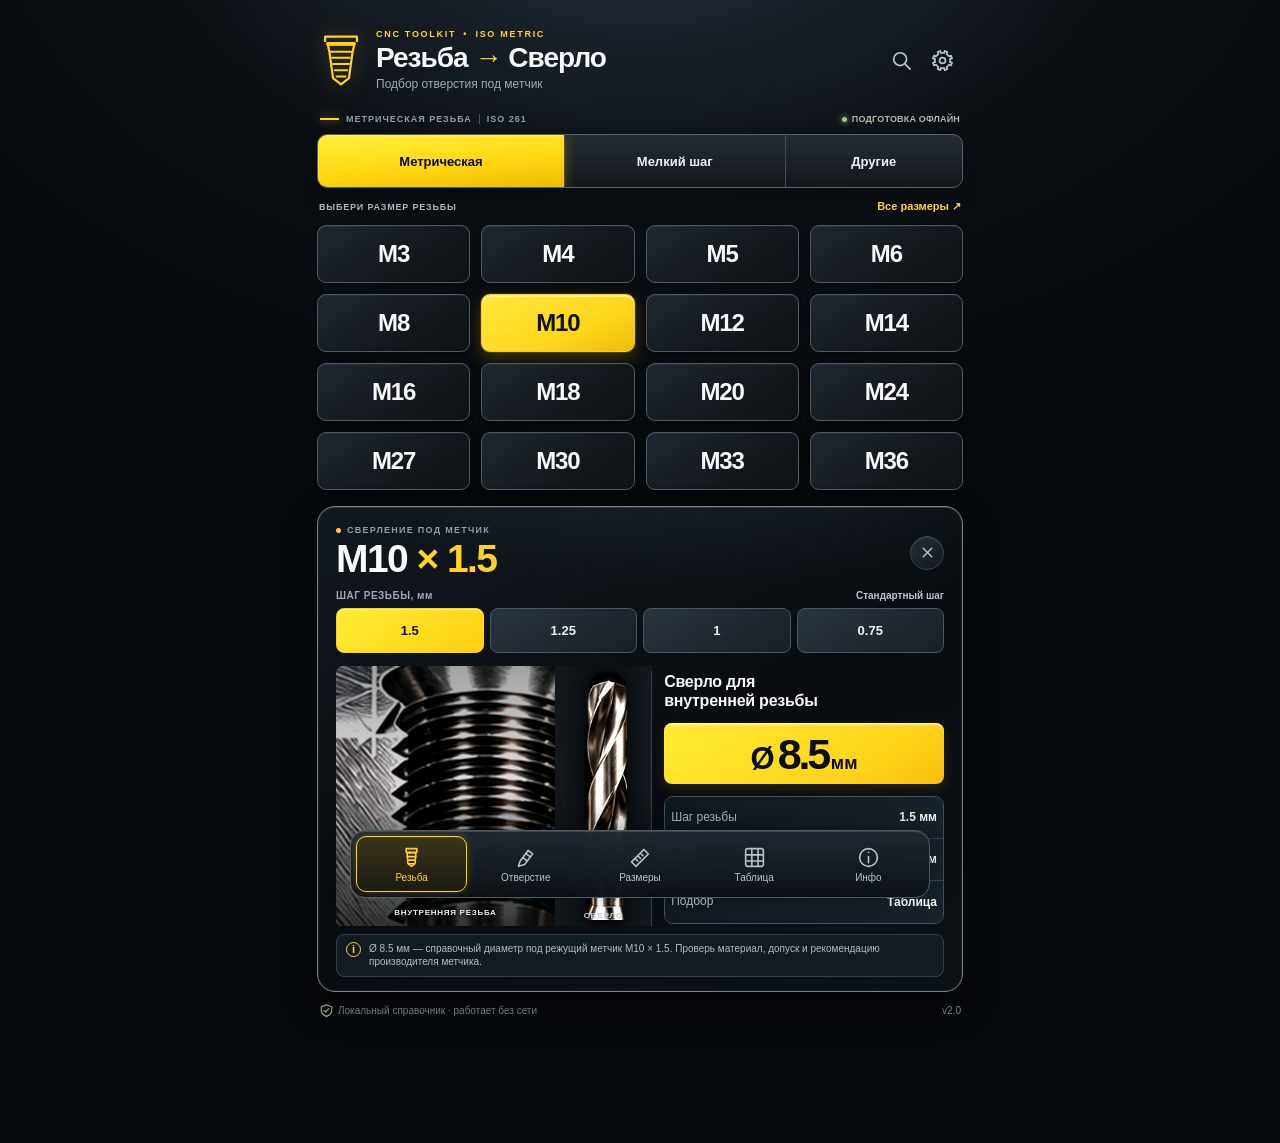
==== commit 19026759: "Replace old Box app with CNC thread drill PWA v2" ====
--- a/index.html
+++ b/index.html
@@ -1,57 +1,69 @@
 <!doctype html>
 <html lang="ru">
 <head>
-  <meta charset="utf-8" />
-  <meta name="viewport" content="width=device-width,initial-scale=1,viewport-fit=cover" />
-  <meta name="theme-color" content="#fff7f8" />
-  <meta name="apple-mobile-web-app-capable" content="yes" />
-  <meta name="apple-mobile-web-app-status-bar-style" content="default" />
-  <meta name="apple-mobile-web-app-title" content="ProstoPay" />
-  <meta name="format-detection" content="telephone=no" />
-  <title>ProstoPay — быстрый доступ</title>
-  <link rel="manifest" href="./manifest.webmanifest" />
-  <link rel="stylesheet" href="./styles.css" />
+  <meta charset="utf-8">
+  <meta name="viewport" content="width=device-width,initial-scale=1,viewport-fit=cover">
+  <meta name="theme-color" content="#0b0e12">
+  <meta name="description" content="Сверло под метрическую резьбу за одно касание. PWA, работает без интернета.">
+  <meta name="apple-mobile-web-app-capable" content="yes">
+  <meta name="apple-mobile-web-app-status-bar-style" content="black-translucent">
+  <meta name="apple-mobile-web-app-title" content="Резьба • Сверло">
+  <link rel="manifest" href="./manifest.webmanifest">
+  <link rel="icon" type="image/svg+xml" href="./icons/favicon.svg">
+  <link rel="apple-touch-icon" href="./icons/icon-192.png">
+  <link rel="stylesheet" href="./styles.css">
+  <script defer src="./data.js"></script>
+  <script defer src="./app.js"></script>
+  <title>Резьба → Сверло | CNC</title>
 </head>
-<body>
-  <main class="app-shell">
-    <div class="ambient" aria-hidden="true">
-      <i class="orb orb-a"></i>
-      <i class="orb orb-b"></i>
-      <i class="orb orb-c"></i>
-    </div>
-
+<body data-theme="dark">
+  <div class="app-shell">
     <header class="topbar">
-      <div class="brand" aria-label="ProstoPay"><span>Prosto</span><strong>Pay</strong></div>
-      <button class="icon-btn" id="shareButton" type="button" aria-label="Поделиться ссылкой"><span aria-hidden="true">↗</span></button>
+      <div class="brand-mark" aria-hidden="true">
+        <svg viewBox="0 0 52 60" fill="none"><path d="M8 9V3h36v6M11 12h30l-2 9-4 29-9 7-9-7-4-29-2-9Z" stroke="currentColor" stroke-width="2.5" stroke-linejoin="round"/><path d="M14 20h24M16 27h20M17 34h18M19 41h14M21 48h10" stroke="currentColor" stroke-width="2.3" stroke-linecap="round"/><path d="M11 11h30" stroke="currentColor" stroke-width="4" stroke-linecap="round"/></svg>
+      </div>
+      <div class="brand-titles"><div class="brand-kicker">CNC TOOLKIT <span class="kicker-dot">•</span> ISO METRIC</div><h1>Резьба <span>→</span> Сверло</h1><p>Подбор отверстия под метчик</p></div>
+      <div class="top-actions"><button type="button" class="icon-action" id="search-open" aria-label="Поиск размера" title="Поиск размера"><svg viewBox="0 0 24 24"><circle cx="10.6" cy="10.6" r="6.7"/><path d="m16 16 5 5"/></svg></button><button type="button" class="icon-action" id="settings-open" aria-label="Настройки" title="Настройки"><svg viewBox="0 0 24 24"><path d="m9.7 2 .6 2.2a8.7 8.7 0 0 1 3.4 0l.6-2.2 2.8 1.2-.8 2.1a8.7 8.7 0 0 1 2.4 2.4l2.1-.8L22 9.7l-2.2.6a8.7 8.7 0 0 1 0 3.4l2.2.6-1.2 2.8-2.1-.8a8.7 8.7 0 0 1-2.4 2.4l.8 2.1-2.8 1.2-.6-2.2a8.7 8.7 0 0 1-3.4 0l-.6 2.2-2.8-1.2.8-2.1a8.7 8.7 0 0 1-2.4-2.4l-2.1.8L2 14.3l2.2-.6a8.7 8.7 0 0 1 0-3.4L2 9.7l1.2-2.8 2.1.8a8.7 8.7 0 0 1 2.4-2.4l-.8-2.1L9.7 2Z"/><circle cx="12" cy="12" r="3.1"/></svg></button></div>
     </header>
-
-    <section class="hero" aria-labelledby="title">
-      <p class="eyebrow">БЫСТРЫЙ ДОСТУП</p>
-      <h1 id="title">Оплата<br />в один тап</h1>
-      <p class="lead">Одна кнопка — и сразу страница оплаты ProstoPay.</p>
-
-      <a class="pay-button" id="payButton" href="https://pay.prostopay.net/40133634/select" aria-label="Открыть оплату ProstoPay">
-        <canvas id="liquidCanvas" class="liquid-canvas" aria-hidden="true"></canvas>
-        <span class="pay-content" aria-hidden="true">
-          <span class="scan-icon">
-            <i></i><i></i><i></i><i></i>
-            <b class="sq s1"></b><b class="sq s2"></b><b class="sq s3"></b><b class="sq s4"></b>
-          </span>
-          <span class="pay-label">Открыть<br />оплату</span>
-          <span class="pay-arrow">→</span>
-        </span>
-      </a>
-
-      <div class="security-card">
-        <div class="wallet-icon" aria-hidden="true">▣</div>
-        <div><strong>Быстрый и безопасный</strong><span>переход к странице оплаты</span></div>
-        <span class="chevron" aria-hidden="true">›</span>
-      </div>
-    </section>
-
-    <p class="footnote">Для оплаты потребуется интернет-соединение.</p>
-    <div class="toast" id="toast" role="status" aria-live="polite">Ссылка скопирована</div>
-  </main>
-  <script type="module" src="./app.js"></script>
+    <main class="main-content" id="main-content">
+      <div class="top-meta"><span class="accent-line"></span><span>МЕТРИЧЕСКАЯ РЕЗЬБА</span><span class="meta-divider"></span><span>ISO 261</span><span class="offline-badge"><i></i><span id="online-status">OFFLINE READY</span></span></div>
+      <section class="selector" aria-labelledby="select-heading">
+        <h2 class="sr-only" id="select-heading">Выбор резьбы</h2>
+        <div class="mode-switch" role="tablist" aria-label="Категория резьб">
+          <button type="button" id="tab-common" class="mode-tab active" role="tab" aria-selected="true" data-tab="common">Метрическая</button>
+          <button type="button" id="tab-fine" class="mode-tab" role="tab" aria-selected="false" data-tab="fine">Мелкий шаг</button>
+          <button type="button" id="tab-other" class="mode-tab" role="tab" aria-selected="false" data-tab="other">Другие</button>
+        </div>
+        <div class="selection-caption"><span id="list-caption">ВЫБЕРИ РАЗМЕР РЕЗЬБЫ</span><button type="button" class="text-action" id="all-sizes">Все размеры <span aria-hidden="true">↗</span></button></div>
+        <div id="thread-grid" class="thread-grid" role="group" aria-label="Размеры метрической резьбы"></div>
+      </section>
+      <section id="result-card" class="result-card" aria-label="Результат подбора сверла">
+        <div class="result-heading"><div><div class="result-overline"><span class="tiny-accent"></span><span id="result-eyebrow">РАСЧЁТ ОТВЕРСТИЯ</span></div><h2 id="thread-title"><span id="thread-name">Резьба</span> <span class="highlight" id="thread-pitch-title">→ сверло</span></h2></div><button type="button" class="close-result" id="clear-selection" aria-label="Сбросить выбор" title="Сбросить выбор"><svg viewBox="0 0 24 24"><path d="m6 6 12 12M18 6 6 18"/></svg></button></div>
+        <div class="pitch-label-line"><span>ШАГ РЕЗЬБЫ, мм</span><span id="pitch-status">Выбери размер</span></div>
+        <div id="pitch-list" class="pitch-list" role="group" aria-label="Шаг резьбы"></div>
+        <div class="result-visual">
+          <div class="metal-scene">
+            <div class="metal-image"><img src="./assets/threaded-bore.webp" alt="Реалистичная иллюстрация резьбового отверстия в металлической детали" width="434" height="342"><div class="scene-darken"></div></div>
+            <div class="bore-annotation" aria-hidden="true"><span id="bore-annotation">Ø —</span></div>
+            <span class="image-caption">ВНУТРЕННЯЯ РЕЗЬБА</span>
+          </div>
+          <div class="drill-scene"><img src="./assets/twist-drill.webp" alt="Реалистичное спиральное сверло" width="63" height="327"><span>СВЕРЛО</span></div>
+          <div class="drill-result"><div class="drill-title">Сверло для<br>внутренней резьбы</div><div class="drill-value" aria-live="polite" aria-atomic="true"><span class="dia-glyph">Ø</span><strong id="drill-diameter">—</strong><span class="mm-unit">мм</span></div><div class="spec-list"><div><span>Шаг резьбы</span><strong id="spec-pitch">—</strong></div><div><span>Диаметр резьбы</span><strong id="spec-major">—</strong></div><div><span>Подбор</span><strong id="spec-method">—</strong></div></div></div>
+        </div>
+        <div id="result-note" class="result-note"><span class="info-hex">i</span><span id="result-note-text">Нажми на размер М3–М36 сверху, чтобы получить нужное сверло.</span></div>
+      </section>
+      <div class="under-card"><span> <svg viewBox="0 0 20 20"><path d="M10 2.5 17 5v4.8c0 4.1-2.2 6.5-7 8-4.8-1.5-7-3.9-7-8V5l7-2.5Z"/><path d="m6.6 9.9 2.1 2.1 4.5-4.6"/></svg> Локальный справочник · работает без сети</span><span>v2.0</span></div>
+    </main>
+  </div>
+  <nav class="bottom-dock" aria-label="Инструменты приложения">
+    <button type="button" class="dock-button active" id="dock-threads" aria-current="page" aria-label="Резьба"><svg viewBox="0 0 26 26"><path d="M7 3h12v4H7zM8 8h10l-1 12-4 3-4-3L8 8Z"/><path d="M8 12h10M9 16h8M10 20h6"/></svg><span>Резьба</span></button>
+    <button type="button" class="dock-button" id="dock-hole" aria-label="Поиск по отверстию"><svg viewBox="0 0 26 26"><path d="m7 17 9-12 5 4-9 12-7 2zM10 13l5 4M14 9l4 3"/></svg><span>Отверстие</span></button>
+    <button type="button" class="dock-button" id="dock-sizes" aria-label="Геометрия резьбы"><svg viewBox="0 0 26 26"><path d="m4 18 14-14 5 5L9 23l-5-5ZM11 11l3 3M14 8l3 3M8 14l3 3"/></svg><span>Размеры</span></button>
+    <button type="button" class="dock-button" id="dock-table" aria-label="Таблица резьб"><svg viewBox="0 0 26 26"><rect x="3" y="3" width="20" height="20" rx="2"/><path d="M3 10h20M3 17h20M10 3v20M17 3v20"/></svg><span>Таблица</span></button>
+    <button type="button" class="dock-button" id="dock-info" aria-label="Информация"><svg viewBox="0 0 26 26"><circle cx="13" cy="13" r="10"/><path d="M13 12v7M13 7.2h.01"/></svg><span>Инфо</span></button>
+  </nav>
+  <div class="modal-backdrop" id="modal-backdrop" hidden>
+    <div class="modal-sheet" id="modal-sheet" role="dialog" aria-modal="true" aria-labelledby="modal-title"><div class="modal-handle" aria-hidden="true"></div><div class="modal-header"><h2 id="modal-title"></h2><button type="button" id="modal-close" class="modal-close" aria-label="Закрыть окно"><svg viewBox="0 0 24 24"><path d="m5 5 14 14M19 5 5 19"/></svg></button></div><div id="modal-body" class="modal-body"></div></div>
+  </div>
 </body>
 </html>
--- a/styles.css
+++ b/styles.css
@@ -0,0 +1,26 @@
+:root{font-family:-apple-system,BlinkMacSystemFont,"Segoe UI",Roboto,"Helvetica Neue",Arial,sans-serif;color-scheme:dark;--bg:#080b0f;--paper:#10151a;--paper2:#151b21;--elev:#1b222a;--line:#313e48;--line2:#52616c;--text:#f7f9fb;--muted:#a2aeb9;--faint:#76828e;--accent:#ffd320;--accent-high:#ffe24e;--accent-ink:#0d1114;--shadow:0 15px 30px #0008;--tap:44px}
+*{box-sizing:border-box}html{scroll-behavior:smooth;-webkit-text-size-adjust:100%}body{margin:0;background:radial-gradient(ellipse 900px 560px at 50% -110px,#26313d 0%,#0b0f14 55%,#06090c 100%);min-height:100%;color:var(--text);font-weight:400;-webkit-tap-highlight-color:transparent}
+button,input{font:inherit}button{cursor:pointer;touch-action:manipulation}button:focus-visible,input:focus-visible,select:focus-visible{outline:2px solid var(--accent);outline-offset:3px}button:active{transform:translateY(1px)}[hidden]{display:none!important}
+.sr-only{position:absolute;width:1px;height:1px;overflow:hidden;clip:rect(0,0,0,0);white-space:nowrap}
+.app-shell{width:min(100%,700px);min-height:100dvh;margin:0 auto;padding:18px 14px calc(112px + env(safe-area-inset-bottom));position:relative;isolation:isolate}
+.topbar{display:flex;align-items:center;gap:12px;min-height:67px;margin-bottom:16px;padding:0 1px}.brand-mark{width:46px;height:53px;flex:none;color:var(--accent);filter:drop-shadow(0 1px 11px #ffd62044)}.brand-mark svg{width:100%;height:100%}.brand-titles{flex:1;min-width:0}.brand-kicker{font-size:9px;font-weight:850;letter-spacing:.19em;color:var(--accent);margin-bottom:5px}.kicker-dot{padding:0 3px}.brand-titles h1{font-size:clamp(21px,5.8vw,28px);line-height:1.02;white-space:nowrap;letter-spacing:-.035em;margin:0 0 5px;font-weight:840}.brand-titles h1 span{color:var(--accent)}.brand-titles p{margin:0;color:#9da9b5;font-size:12px;line-height:1.25}.top-actions{display:flex;align-items:center;gap:2px}.icon-action{width:39px;height:41px;display:grid;place-items:center;border:0;background:transparent;border-radius:11px;color:#b9c2cc}.icon-action:hover{background:#ffffff10;color:var(--accent)}.icon-action svg{width:23px;height:23px;fill:none;stroke:currentColor;stroke-width:1.8;stroke-linecap:round;stroke-linejoin:round}
+.top-meta{display:flex;align-items:center;gap:7px;font-size:9px;font-weight:800;color:#8f9da9;letter-spacing:.11em;margin:0 3px 10px;white-space:nowrap}.accent-line{width:19px;height:2px;background:var(--accent);box-shadow:0 0 11px #ffd320aa}.meta-divider{height:10px;width:1px;background:#48505a}.offline-badge{margin-left:auto;display:inline-flex;align-items:center;gap:5px;letter-spacing:.02em;color:#adb7aa}.offline-badge i{display:block;width:5px;height:5px;background:#a2c983;box-shadow:0 0 6px #99c87a;border-radius:50%}
+.mode-switch{display:grid;grid-template-columns:1.12fr 1fr .8fr;border:1px solid #56606c;background:linear-gradient(180deg,#252c34,#12171b);border-radius:10px;overflow:hidden;box-shadow:0 7px 18px #0004;height:48px}.mode-tab{border:0;color:#edf1f4;font-size:13px;font-weight:650;background:transparent;border-right:1px solid #434b55;min-width:0;white-space:nowrap}.mode-tab:last-child{border-right:0}.mode-tab.active{background:linear-gradient(175deg,#fff03b 0%,#ffd410 62%,#eeba05 100%);color:#0a0b0d;box-shadow:inset 0 1px 2px #fff5,0 3px 12px #f3c60052;font-weight:800}.selection-caption{min-height:37px;display:flex;align-items:center;justify-content:space-between;gap:8px;padding:0 2px;font-size:9px;color:#acb7c0;font-weight:800;letter-spacing:.09em}.text-action{border:0;background:transparent;color:var(--accent);font-size:11px;font-weight:650;padding:8px 0;white-space:nowrap;letter-spacing:0}.text-action span{font-size:13px}
+.thread-grid{display:grid;grid-template-columns:repeat(4,minmax(0,1fr));gap:8px}.thread-btn{position:relative;height:52px;border-radius:9px;border:1px solid #4b5964;color:#f2f4f7;background:linear-gradient(145deg,#20282f,#11161b 66%,#0e1216);box-shadow:inset 0 1px #ffffff0b,0 2px 5px #0004;font-size:21px;font-weight:790;letter-spacing:-.045em;transition:background .15s,border-color .15s,box-shadow .15s;color:var(--text)}.thread-btn:hover{border-color:#a3b0b7}.thread-btn.selected{background:linear-gradient(155deg,#ffe83c,#ffd51c 65%,#edbd09);border-color:#ffcc12;box-shadow:0 0 0 1px #ffd51c22,0 7px 18px #eab4003b,inset 0 2px 1px #fff8;color:#11100b}.thread-btn:active{filter:brightness(1.12)}.thread-btn .decimal{font-size:15px}
+.result-card{margin-top:13px;border:1px solid #77848b;background:linear-gradient(155deg,#11181e,#080c10 52%,#0c1116);border-radius:18px;padding:14px 12px 10px;box-shadow:inset 0 1px #ffffff24,inset 0 0 0 1px #151b21,var(--shadow);overflow:hidden;position:relative}.result-card::before{content:"";position:absolute;pointer-events:none;inset:-150px -120px auto 0;height:240px;background:radial-gradient(ellipse,#39495d32,transparent 65%)}.result-card.changed{animation:result-appear .22s ease-out}@keyframes result-appear{from{box-shadow:inset 0 1px #fff2,0 0 0 1px #ffd320aa,0 0 24px #ffd32044}to{box-shadow:inset 0 1px #ffffff24,inset 0 0 0 1px #151b21,var(--shadow)}}.result-heading{display:flex;align-items:center;justify-content:space-between;position:relative;min-height:54px;gap:8px}.result-overline{display:flex;align-items:center;gap:6px;letter-spacing:.14em;font-weight:800;color:#929ca6;font-size:9px;margin-bottom:3px}.tiny-accent{height:5px;width:5px;background:var(--accent);border-radius:50%}.result-heading h2{font-weight:860;letter-spacing:-.04em;font-size:clamp(27px,7.7vw,39px);margin:0;line-height:1.1}.result-heading h2 .highlight{color:var(--accent)}.close-result{border:1px solid #36434d;box-shadow:inset 0 1px #ffffff20;background:linear-gradient(145deg,#242d36,#13191f);border-radius:50%;width:34px;height:34px;display:grid;place-items:center;color:#b6c2cc;flex:none}.close-result svg{width:17px;height:17px;fill:none;stroke:currentColor;stroke-width:2;stroke-linecap:round}
+.heading-tool-tap{position:absolute;right:43px;top:-8px;height:62px;width:27px;object-fit:contain;filter:drop-shadow(0 5px 7px #0008) brightness(1.12);pointer-events:none;opacity:.93}.result-heading>div:first-of-type{position:relative;z-index:1}.close-result{position:relative;z-index:2}
+.pitch-label-line{display:flex;align-items:center;justify-content:space-between;gap:10px;color:#a1aab2;font-size:10px;letter-spacing:.05em;font-weight:750;margin:9px 0 7px}.pitch-label-line span:last-child{color:#b6c3cf;font-weight:600;letter-spacing:0}.pitch-list{display:flex;gap:6px;overflow-x:auto;scrollbar-width:none;min-height:41px;padding:0 0 2px}.pitch-list::-webkit-scrollbar{display:none}.pitch-btn{flex:1 0 0;min-width:62px;height:39px;padding:0 6px;font-size:13px;font-weight:750;border-radius:8px;border:1px solid #495865;background:linear-gradient(145deg,#2a343d,#182027);color:#ecf0f3}.pitch-btn.selected{background:linear-gradient(145deg,#ffed35,#ffce12);color:#111;box-shadow:inset 0 1px #fff7;border-color:#ffd21d}.pitch-placeholder{height:39px;display:flex;align-items:center;color:#788894;font-size:12px;padding-left:3px}
+.result-visual{display:grid;grid-template-columns:minmax(0,35%) minmax(0,15%) minmax(0,50%);height:230px;margin-top:11px;position:relative}.metal-scene{position:relative;min-width:0;overflow:hidden;border-radius:7px 0 0 7px;background:#11191d}.metal-image{position:absolute;inset:0;overflow:hidden}.metal-image img{height:100%;width:100%;object-fit:cover;object-position:50% 28%;filter:contrast(1.13) brightness(.88)}.scene-darken{position:absolute;inset:0;background:linear-gradient(180deg,#03060747 0%,transparent 45%,#03060740 65%,#030607c7 99%)}.image-caption{position:absolute;left:3px;bottom:9px;font-size:8px;font-weight:800;letter-spacing:.09em;color:#eef5f7;text-shadow:0 1px 4px #000;text-align:center;width:calc(100% - 6px)}.bore-annotation{position:absolute;left:14%;right:14%;bottom:34px;display:flex;justify-content:center;border-bottom:2px solid var(--accent);height:35px}.bore-annotation::before,.bore-annotation::after{content:"";height:17px;position:absolute;bottom:-6px;border-left:2px solid var(--accent)}.bore-annotation::before{left:0}.bore-annotation::after{right:0}.bore-annotation span{font-size:16px;font-weight:900;background:#05090cc4;color:var(--accent);padding:0 4px;align-self:flex-start;text-shadow:0 1px 3px #000}
+.drill-scene{position:relative;min-width:0;overflow:hidden;display:flex;align-items:center;justify-content:center;background:linear-gradient(90deg,#12181c,#0a0e12,#12181d)}.drill-scene::after{content:"";position:absolute;top:5px;bottom:0;right:0;width:1px;background:#34414a}.drill-scene img{position:absolute;height:210px;width:60px;object-fit:contain;object-position:center;filter:contrast(1.15) brightness(1.12) drop-shadow(0 4px 8px #000b)}.drill-scene span{position:absolute;bottom:6px;color:#c7d2da;font-size:8px;font-weight:850;letter-spacing:.12em}
+.drill-result{min-width:0;padding:4px 0 0 7px;display:flex;flex-direction:column;gap:8px}.drill-title{font-size:clamp(11px,3.1vw,15px);font-weight:760;line-height:1.22;letter-spacing:-.015em;min-height:33px}.drill-value{display:flex;align-items:baseline;justify-content:center;gap:3px;white-space:nowrap;color:#0b0c0b;background:linear-gradient(145deg,#ffed34,#ffd21a 74%,#f9bf0e);border-radius:8px;padding:10px 4px 8px;box-shadow:inset 0 2px 1px #ffffff8c,0 4px 14px #ddab0026}.drill-value strong{font-size:clamp(24px,6.5vw,43px);font-weight:900;letter-spacing:-.075em;font-variant-numeric:tabular-nums;line-height:1}.dia-glyph{font-size:clamp(21px,5.1vw,31px);font-weight:850;line-height:1}.mm-unit{font-size:clamp(12px,3.4vw,18px);font-weight:800}.spec-list{display:flex;flex-direction:column;border:1px solid #43515e;border-radius:9px;overflow:hidden;box-shadow:inset 0 1px #fff1}.spec-list>div{min-height:35px;display:flex;align-items:center;justify-content:space-between;gap:4px;padding:5px 6px;border-bottom:1px solid #394651;background:linear-gradient(100deg,#101820,#19232b)}.spec-list>div:last-child{border:0}.spec-list span{font-size:10px;color:#b5c0cb;line-height:1.1}.spec-list strong{font-size:10px;color:#fff;font-weight:800;text-align:right;line-height:1.2;white-space:nowrap}
+.result-note{margin-top:8px;padding:7px 9px;border:1px solid #323f48;border-radius:8px;background:#121b21;display:flex;align-items:flex-start;gap:8px;color:#b0bbc4;font-size:10px;line-height:1.35}.info-hex{border:1px solid var(--accent);width:15px;height:15px;border-radius:50%;text-align:center;line-height:13px;flex:none;color:var(--accent);font-size:11px;font-weight:750}.under-card{display:flex;justify-content:space-between;align-items:center;gap:12px;margin:11px 2px 0;color:#8c9aa4;font-size:10px}.under-card>span:first-child{display:inline-flex;align-items:center;gap:4px}.under-card svg{width:15px;height:15px;fill:none;stroke:#a8c7a8;stroke-width:1.5;stroke-linecap:round;stroke-linejoin:round}
+.bottom-dock{position:fixed;left:50%;transform:translateX(-50%);bottom:2px;width:87%;height:68px;max-width:580px;display:grid;grid-template-columns:repeat(5,minmax(0,1fr));align-items:stretch;gap:3px;background:linear-gradient(180deg,#202932f5,#0b1015f8);border:1px solid #4b5b68;border-radius:15px;padding:5px;box-shadow:0 -7px 30px #0005,inset 0 1px #ffffff24;z-index:40;backdrop-filter:blur(22px);-webkit-backdrop-filter:blur(22px)}.dock-button{min-width:0;min-height:0;border:1px solid transparent;background:transparent;border-radius:10px;color:#b8c2ca;display:flex;align-items:center;justify-content:center;flex-direction:column;gap:3px;font-size:10px;white-space:nowrap;padding:2px 0}.dock-button svg{height:23px;width:23px;fill:none;stroke:currentColor;stroke-width:1.8;stroke-linecap:round;stroke-linejoin:round}.dock-button.active{background:linear-gradient(180deg,#3a341a,#1c1c14);color:var(--accent);border:1px solid var(--accent);box-shadow:0 0 10px #ffd51c35,inset 0 1px #ffffbb1a}.dock-button:not(.active):hover{background:#ffffff10}
+.modal-backdrop{position:fixed;inset:0;background:#000b;z-index:80;display:flex;align-items:flex-end;justify-content:center;padding:14px 10px calc(12px + env(safe-area-inset-bottom));backdrop-filter:blur(9px);-webkit-backdrop-filter:blur(9px)}.modal-sheet{width:min(100%,600px);max-height:min(80dvh,750px);display:flex;flex-direction:column;background:linear-gradient(155deg,#1b252d,#0b1015);border:1px solid #65727d;border-radius:21px;box-shadow:0 22px 70px #000b;overflow:hidden;animation:sheet-up .22s cubic-bezier(.2,.8,.2,1)}@keyframes sheet-up{from{transform:translateY(25px);opacity:.5}to{transform:translateY(0);opacity:1}}.modal-handle{margin:9px auto 0;width:40px;height:4px;border-radius:3px;background:#596673}.modal-header{display:flex;align-items:center;justify-content:space-between;padding:12px 17px;border-bottom:1px solid #333d48}.modal-header h2{font-size:19px;font-weight:800;margin:0}.modal-close{height:34px;width:34px;display:grid;place-items:center;background:#2a3540;border:1px solid #44515d;border-radius:50%;color:#c2ced9}.modal-close svg{width:18px;height:18px;fill:none;stroke:currentColor;stroke-width:2;stroke-linecap:round}.modal-body{padding:17px;overflow-y:auto;overscroll-behavior:contain;color:#dce3ea}.modal-body p{font-size:13px;line-height:1.55;margin:0 0 12px;color:#b4c2ce}.modal-body h3{font-size:14px;color:#f8f9fb;margin:16px 0 8px}.modal-body small{color:#9cabb6}.field-title{font-weight:760;font-size:12px;display:block;margin-bottom:7px}.modal-field{width:100%;height:47px;color:#fff;background:#141c23;border:1px solid #697786;border-radius:10px;padding:9px 13px;font-size:18px;outline:none}.modal-field:focus{border-color:var(--accent)}.modal-row{display:flex;gap:8px;align-items:center}.modal-row .modal-field{flex:1;min-width:0}.modal-row .solid-action{flex:none}.solid-action{height:46px;padding:0 18px;border:0;border-radius:9px;font-size:14px;font-weight:800;background:var(--accent);color:#090b0d}.light-action{border:1px solid #647482;background:#1c2730;color:#e0e5ec;border-radius:9px;padding:11px 14px;font-size:13px}.dialog-hint{font-size:12px;margin-top:10px;color:#b0bfca}.dialog-error{color:#ff9898!important}.dialog-results{display:flex;flex-direction:column;gap:7px;max-height:310px;overflow:auto;margin-top:13px}.dialog-pick{width:100%;display:flex;justify-content:space-between;align-items:center;gap:8px;padding:11px 12px;background:#151f27;color:#e9f0f5;border:1px solid #3f505d;border-radius:9px;text-align:left}.dialog-pick strong{font-size:16px}.dialog-pick span{font-size:12px;color:#b8c8d2}.search-input-wrap{position:relative}.search-input-wrap input{padding-left:40px}.search-input-wrap svg{position:absolute;left:12px;top:14px;width:19px;height:19px;fill:none;stroke:#98a8b4;stroke-width:2}.modal-table{width:100%;border-collapse:collapse;font-size:12px}.modal-table th,.modal-table td{padding:9px 7px;text-align:left;border-bottom:1px solid #384853}.modal-table th{font-weight:750;color:var(--accent);position:sticky;top:-17px;background:#19242d}.modal-table button{color:#f7f9fb;background:transparent;border:0;font-weight:750;text-decoration:underline;text-decoration-color:#ffd3206a;padding:3px}.stat-chip{display:flex;justify-content:space-between;background:#152029;border:1px solid #3a4b57;border-radius:8px;padding:12px;margin-bottom:8px;gap:14px}.stat-chip b{color:var(--accent)}.choices{display:flex;flex-wrap:wrap;gap:7px}.choice-button{border:1px solid #5f6b75;padding:10px 14px;background:#121b22;color:#fff;border-radius:9px}.choice-button.active{background:var(--accent);color:#101010;border-color:var(--accent);font-weight:750}.mini-illustration{display:flex;align-items:center;justify-content:center;gap:16px;border:1px solid #3b4a53;background:radial-gradient(ellipse at center,#283137,#0c1013);border-radius:10px;min-height:95px;padding:10px;margin-bottom:14px}.mini-illustration img{height:84px;width:auto;object-fit:contain}.mini-illustration div{font-size:12px;color:#c4d0d7}.mini-illustration strong{display:block;color:var(--accent);font-size:19px}.modal-footnote{font-size:11px!important;color:#8ca0ad!important}.modal-body a{color:var(--accent)}
+body[data-theme="light"]{color-scheme:light;--bg:#eef1f3;--text:#18212a;--paper:#f7f9fa;--paper2:#eef3f7;--muted:#536373;background:linear-gradient(180deg,#d3dce2,#f0f4f7 38%,#e5edf2)}body[data-theme="light"] .topbar .brand-titles p{color:#50606e}body[data-theme="light"] .top-meta{color:#5d6e7d}body[data-theme="light"] .mode-switch{background:linear-gradient(180deg,#cbd6df,#f1f5f8);border-color:#9aaab8}body[data-theme="light"] .mode-tab:not(.active){color:#20303c;border-color:#a4b3c0}body[data-theme="light"] .thread-btn:not(.selected){background:linear-gradient(145deg,#fff,#d9e2ea);border-color:#a4b3c0;color:#18222b;box-shadow:0 1px 4px #283e5522}body[data-theme="light"] .selection-caption{color:#52616f}body[data-theme="light"] .top-meta .offline-badge{color:#56725c}body[data-theme="light"] .icon-action{color:#536777}body[data-theme="light"] .under-card{color:#5d6f7b}body[data-theme="light"] .result-card{color:#f7f9fb}body[data-theme="light"] .result-card .drill-value,body[data-theme="light"] .thread-btn.selected{color:#111}body[data-theme="light"] .modal-sheet{color:#f7f9fb}
+@media(min-width:600px){.app-shell{padding:27px 27px 125px}.topbar{margin-bottom:20px}.mode-switch{height:54px}.thread-grid{gap:11px}.thread-btn{height:58px;font-size:24px}.result-card{padding:18px 18px 14px;margin-top:16px}.pitch-btn{height:45px}.result-visual{height:260px;grid-template-columns:36% 16% 48%}.drill-scene img{height:248px;width:78px}.drill-result{padding:6px 0 0 12px;gap:12px}.drill-title{font-size:16px}.spec-list>div{min-height:42px}.spec-list span,.spec-list strong{font-size:12px}.bore-annotation span{font-size:21px}.modal-backdrop{align-items:center}}
+@media(max-width:365px){.app-shell{padding:12px 9px calc(112px + env(safe-area-inset-bottom))}.topbar{gap:7px;margin-bottom:11px}.brand-mark{width:37px;height:47px}.brand-titles h1{font-size:20px}.brand-kicker{font-size:8px;letter-spacing:.09em}.brand-titles p{font-size:11px}.icon-action{width:34px}.top-meta{font-size:8px}.mode-switch{height:43px}.mode-tab{font-size:12px}.thread-grid{gap:6px}.thread-btn{height:47px;font-size:19px}.result-card{padding:11px 8px 8px}.result-visual{height:220px;grid-template-columns:34% 14% 52%}.drill-scene img{width:51px;height:200px}.drill-result{gap:6px;padding-left:5px}.spec-list>div{padding:4px;min-height:34px}.spec-list span,.spec-list strong{font-size:9px}.drill-value{padding:8px 3px}.bottom-dock{padding:4px;gap:1px}.dock-button{font-size:9px}.dock-button svg{height:22px;width:22px}}
+@media(prefers-reduced-motion:reduce){*{scroll-behavior:auto!important;animation-duration:.01ms!important;transition-duration:.01ms!important}}
+
+body.modal-open{overflow:hidden}
+
+body.modal-open{overflow:hidden} .table-wrap{max-height:min(52dvh,460px);overflow-y:auto;overscroll-behavior:contain;border-radius:10px;border:1px solid #3a4650}.table-wrap .modal-table th{top:0}.dialog-pick:focus-visible{outline-offset:1px}
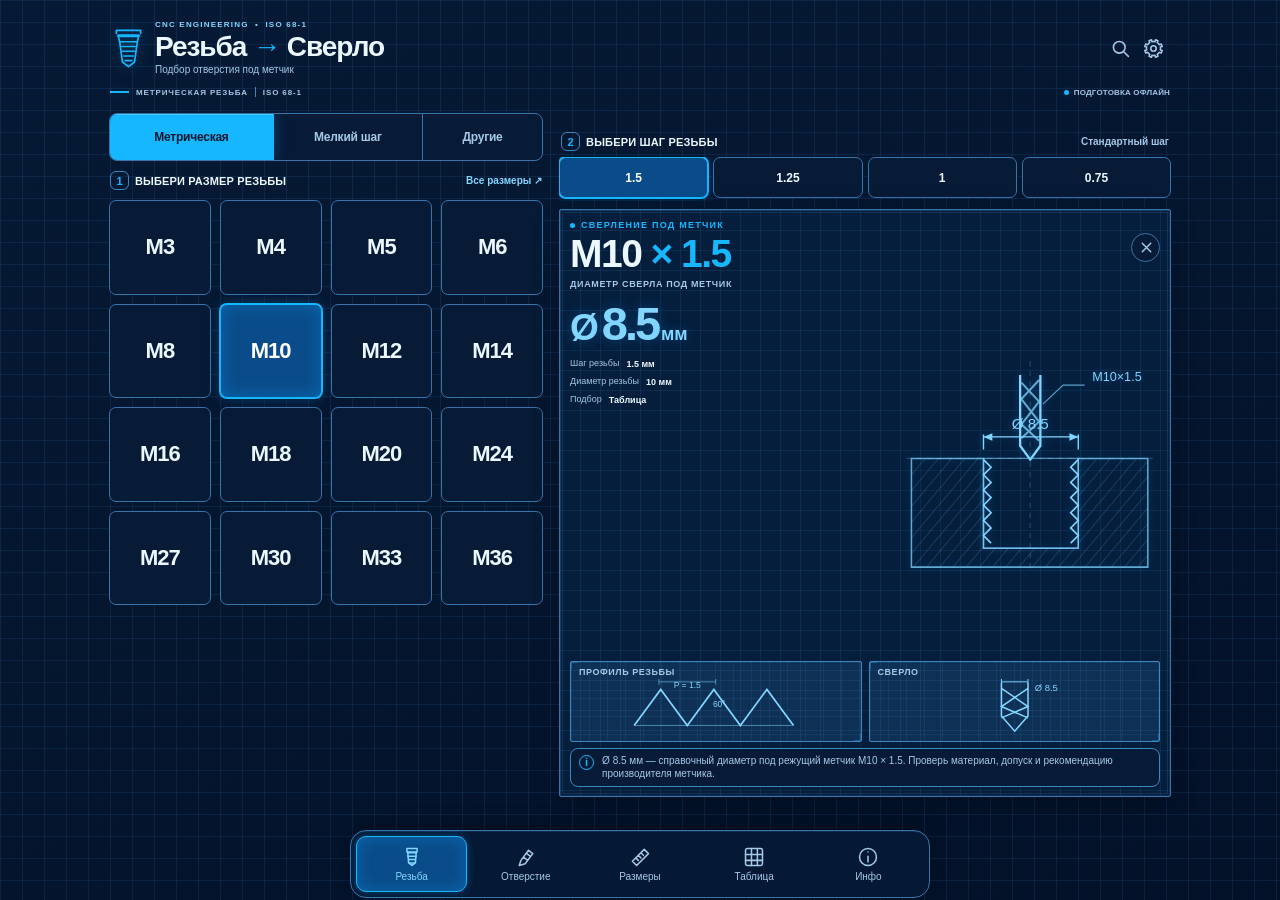
==== commit 849ced71: "Release v3: Blueprint Pro default and five switchable CNC visual themes" ====
--- a/index.html
+++ b/index.html
@@ -3,7 +3,7 @@
 <head>
   <meta charset="utf-8">
   <meta name="viewport" content="width=device-width,initial-scale=1,viewport-fit=cover">
-  <meta name="theme-color" content="#0b0e12">
+  <meta name="theme-color" content="#061b38">
   <meta name="description" content="Сверло под метрическую резьбу за одно касание. PWA, работает без интернета.">
   <meta name="apple-mobile-web-app-capable" content="yes">
   <meta name="apple-mobile-web-app-status-bar-style" content="black-translucent">
@@ -12,21 +12,22 @@
   <link rel="icon" type="image/svg+xml" href="./icons/favicon.svg">
   <link rel="apple-touch-icon" href="./icons/icon-192.png">
   <link rel="stylesheet" href="./styles.css">
+  <link rel="stylesheet" href="./themes.css">
   <script defer src="./data.js"></script>
   <script defer src="./app.js"></script>
   <title>Резьба → Сверло | CNC</title>
 </head>
-<body data-theme="dark">
+<body data-theme="blueprint">
   <div class="app-shell">
     <header class="topbar">
       <div class="brand-mark" aria-hidden="true">
         <svg viewBox="0 0 52 60" fill="none"><path d="M8 9V3h36v6M11 12h30l-2 9-4 29-9 7-9-7-4-29-2-9Z" stroke="currentColor" stroke-width="2.5" stroke-linejoin="round"/><path d="M14 20h24M16 27h20M17 34h18M19 41h14M21 48h10" stroke="currentColor" stroke-width="2.3" stroke-linecap="round"/><path d="M11 11h30" stroke="currentColor" stroke-width="4" stroke-linecap="round"/></svg>
       </div>
-      <div class="brand-titles"><div class="brand-kicker">CNC TOOLKIT <span class="kicker-dot">•</span> ISO METRIC</div><h1>Резьба <span>→</span> Сверло</h1><p>Подбор отверстия под метчик</p></div>
+      <div class="brand-titles"><div class="brand-kicker">CNC ENGINEERING <span class="kicker-dot">•</span> ISO 68-1</div><h1>Резьба <span>→</span> Сверло</h1><p>Подбор отверстия под метчик</p></div>
       <div class="top-actions"><button type="button" class="icon-action" id="search-open" aria-label="Поиск размера" title="Поиск размера"><svg viewBox="0 0 24 24"><circle cx="10.6" cy="10.6" r="6.7"/><path d="m16 16 5 5"/></svg></button><button type="button" class="icon-action" id="settings-open" aria-label="Настройки" title="Настройки"><svg viewBox="0 0 24 24"><path d="m9.7 2 .6 2.2a8.7 8.7 0 0 1 3.4 0l.6-2.2 2.8 1.2-.8 2.1a8.7 8.7 0 0 1 2.4 2.4l2.1-.8L22 9.7l-2.2.6a8.7 8.7 0 0 1 0 3.4l2.2.6-1.2 2.8-2.1-.8a8.7 8.7 0 0 1-2.4 2.4l.8 2.1-2.8 1.2-.6-2.2a8.7 8.7 0 0 1-3.4 0l-.6 2.2-2.8-1.2.8-2.1a8.7 8.7 0 0 1-2.4-2.4l-2.1.8L2 14.3l2.2-.6a8.7 8.7 0 0 1 0-3.4L2 9.7l1.2-2.8 2.1.8a8.7 8.7 0 0 1 2.4-2.4l-.8-2.1L9.7 2Z"/><circle cx="12" cy="12" r="3.1"/></svg></button></div>
     </header>
     <main class="main-content" id="main-content">
-      <div class="top-meta"><span class="accent-line"></span><span>МЕТРИЧЕСКАЯ РЕЗЬБА</span><span class="meta-divider"></span><span>ISO 261</span><span class="offline-badge"><i></i><span id="online-status">OFFLINE READY</span></span></div>
+      <div class="top-meta"><span class="accent-line"></span><span>МЕТРИЧЕСКАЯ РЕЗЬБА</span><span class="meta-divider"></span><span>ISO 68-1</span><span class="offline-badge"><i></i><span id="online-status">OFFLINE READY</span></span></div>
       <section class="selector" aria-labelledby="select-heading">
         <h2 class="sr-only" id="select-heading">Выбор резьбы</h2>
         <div class="mode-switch" role="tablist" aria-label="Категория резьб">
@@ -34,25 +35,44 @@
           <button type="button" id="tab-fine" class="mode-tab" role="tab" aria-selected="false" data-tab="fine">Мелкий шаг</button>
           <button type="button" id="tab-other" class="mode-tab" role="tab" aria-selected="false" data-tab="other">Другие</button>
         </div>
-        <div class="selection-caption"><span id="list-caption">ВЫБЕРИ РАЗМЕР РЕЗЬБЫ</span><button type="button" class="text-action" id="all-sizes">Все размеры <span aria-hidden="true">↗</span></button></div>
+        <div class="selection-caption"><span class="step-number">1</span><span id="list-caption">ВЫБЕРИ РАЗМЕР РЕЗЬБЫ</span><button type="button" class="text-action" id="all-sizes">Все размеры <span aria-hidden="true">↗</span></button></div>
         <div id="thread-grid" class="thread-grid" role="group" aria-label="Размеры метрической резьбы"></div>
+      </section>
+      <section class="pitch-section" aria-label="Выбор шага резьбы">
+        <div class="pitch-label-line"><span><b class="step-number">2</b> ВЫБЕРИ ШАГ РЕЗЬБЫ</span><span id="pitch-status">Стандартный шаг</span></div>
+        <div id="pitch-list" class="pitch-list" role="group" aria-label="Шаг резьбы"></div>
       </section>
       <section id="result-card" class="result-card" aria-label="Результат подбора сверла">
         <div class="result-heading"><div><div class="result-overline"><span class="tiny-accent"></span><span id="result-eyebrow">РАСЧЁТ ОТВЕРСТИЯ</span></div><h2 id="thread-title"><span id="thread-name">Резьба</span> <span class="highlight" id="thread-pitch-title">→ сверло</span></h2></div><button type="button" class="close-result" id="clear-selection" aria-label="Сбросить выбор" title="Сбросить выбор"><svg viewBox="0 0 24 24"><path d="m6 6 12 12M18 6 6 18"/></svg></button></div>
-        <div class="pitch-label-line"><span>ШАГ РЕЗЬБЫ, мм</span><span id="pitch-status">Выбери размер</span></div>
-        <div id="pitch-list" class="pitch-list" role="group" aria-label="Шаг резьбы"></div>
         <div class="result-visual">
-          <div class="metal-scene">
-            <div class="metal-image"><img src="./assets/threaded-bore.webp" alt="Реалистичная иллюстрация резьбового отверстия в металлической детали" width="434" height="342"><div class="scene-darken"></div></div>
-            <div class="bore-annotation" aria-hidden="true"><span id="bore-annotation">Ø —</span></div>
-            <span class="image-caption">ВНУТРЕННЯЯ РЕЗЬБА</span>
+          <div class="result-readout">
+            <div class="drill-title">ДИАМЕТР СВЕРЛА ПОД МЕТЧИК</div>
+            <div class="drill-value" aria-live="polite" aria-atomic="true"><span class="dia-glyph">Ø</span><strong id="drill-diameter">—</strong><span class="mm-unit">мм</span></div>
+            <div class="spec-list"><div><span>Шаг резьбы</span><strong id="spec-pitch">—</strong></div><div><span>Диаметр резьбы</span><strong id="spec-major">—</strong></div><div><span>Подбор</span><strong id="spec-method">—</strong></div></div>
           </div>
-          <div class="drill-scene"><img src="./assets/twist-drill.webp" alt="Реалистичное спиральное сверло" width="63" height="327"><span>СВЕРЛО</span></div>
-          <div class="drill-result"><div class="drill-title">Сверло для<br>внутренней резьбы</div><div class="drill-value" aria-live="polite" aria-atomic="true"><span class="dia-glyph">Ø</span><strong id="drill-diameter">—</strong><span class="mm-unit">мм</span></div><div class="spec-list"><div><span>Шаг резьбы</span><strong id="spec-pitch">—</strong></div><div><span>Диаметр резьбы</span><strong id="spec-major">—</strong></div><div><span>Подбор</span><strong id="spec-method">—</strong></div></div></div>
+          <div class="engineering-figure" role="img" aria-label="Схематическое сечение отверстия и метчика со сверлом">
+            <img class="photo-background" src="./assets/threaded-bore.webp" alt="" width="434" height="342">
+            <svg class="schematic-main" viewBox="0 0 210 180" fill="none" aria-hidden="true">
+              <defs><pattern id="metal-hatch" width="8" height="8" patternUnits="userSpaceOnUse" patternTransform="rotate(40)"><line x1="0" y1="0" x2="0" y2="8" stroke="currentColor" stroke-opacity=".25" stroke-width="1"/></pattern></defs>
+              <path d="M13 84H70V155H145V84H200V170H13Z" fill="url(#metal-hatch)" stroke="currentColor" stroke-opacity=".75" stroke-width="1.2"/>
+              <path d="M70 84h75V155H70Z" stroke="currentColor" stroke-opacity=".6" stroke-width="1.1"/>
+              <path d="M70 85l6 6-6 6 6 6-6 6 6 6-6 6 6 6-6 6 6 6-6 6 6 6M145 85l-6 6 6 6-6 6 6 6-6 6 6 6-6 6 6 6-6 6 6 6-6 6" stroke="currentColor" stroke-width="1.3"/>
+              <path d="M99 18V74l8 11 8-11V18" stroke="currentColor" stroke-width="1.8"/><path d="M100 24l14 15-14 18 14 13M114 22l-14 15 14 18-14 13" stroke="currentColor" stroke-opacity=".75" stroke-width="1.6"/>
+              <path d="M70 77v-12M145 77v-12M70 67h75" stroke="currentColor" stroke-width="1.1"/><path d="m70 67 7-3v6zm75 0-7-3v6z" fill="currentColor"/>
+              <path d="M107 7v166M9 84h195" stroke="currentColor" stroke-opacity=".2" stroke-dasharray="4 4"/>
+              <text x="107" y="61" text-anchor="middle" font-size="12" fill="currentColor" class="schematic-diameter" id="diagram-bore">Ø 8.5</text>
+              <text x="156" y="23" font-size="10" fill="currentColor" id="diagram-thread">М10×1.5</text>
+              <path d="M150 26h-17l-16 15" stroke="currentColor" stroke-width=".9" opacity=".7"/>
+            </svg>
+          </div>
+        </div>
+        <div class="technical-panels" aria-label="Геометрия и сверло">
+          <div class="technical-plate"><span>ПРОФИЛЬ РЕЗЬБЫ</span><svg viewBox="0 0 180 58" fill="none" aria-hidden="true"><path d="M4 49 32 11l28 38 28-38 28 38 28-38 28 38" stroke="currentColor" stroke-width="1.8"/><path d="M4 49h166M30 6V0M90 6V0M30 3h60" stroke="currentColor" stroke-width="1" stroke-opacity=".55"/><text x="60" y="10" text-anchor="middle" font-size="9" fill="currentColor" id="diagram-pitch">P = 1.5</text><text x="87" y="30" font-size="9" fill="currentColor">60°</text></svg></div>
+          <div class="technical-plate"><span>СВЕРЛО</span><svg viewBox="0 0 180 58" fill="none" aria-hidden="true"><path d="M76 4v35l14 16 14-16V4M76 10l28 19-28 12M104 10 76 29l28 12" stroke="currentColor" stroke-width="1.6"/><path d="M76 3h28M76 5V0M104 5V0" stroke="currentColor"/><text x="111" y="13" font-size="10" fill="currentColor" id="diagram-drill">Ø 8.5</text></svg></div>
         </div>
         <div id="result-note" class="result-note"><span class="info-hex">i</span><span id="result-note-text">Нажми на размер М3–М36 сверху, чтобы получить нужное сверло.</span></div>
       </section>
-      <div class="under-card"><span> <svg viewBox="0 0 20 20"><path d="M10 2.5 17 5v4.8c0 4.1-2.2 6.5-7 8-4.8-1.5-7-3.9-7-8V5l7-2.5Z"/><path d="m6.6 9.9 2.1 2.1 4.5-4.6"/></svg> Локальный справочник · работает без сети</span><span>v2.0</span></div>
+      <div class="under-card"><span> <svg viewBox="0 0 20 20"><path d="M10 2.5 17 5v4.8c0 4.1-2.2 6.5-7 8-4.8-1.5-7-3.9-7-8V5l7-2.5Z"/><path d="m6.6 9.9 2.1 2.1 4.5-4.6"/></svg> Локальный справочник · работает без сети</span><span>v3.0</span></div>
     </main>
   </div>
   <nav class="bottom-dock" aria-label="Инструменты приложения">
--- a/styles.css
+++ b/styles.css
@@ -2,7 +2,7 @@
 *{box-sizing:border-box}html{scroll-behavior:smooth;-webkit-text-size-adjust:100%}body{margin:0;background:radial-gradient(ellipse 900px 560px at 50% -110px,#26313d 0%,#0b0f14 55%,#06090c 100%);min-height:100%;color:var(--text);font-weight:400;-webkit-tap-highlight-color:transparent}
 button,input{font:inherit}button{cursor:pointer;touch-action:manipulation}button:focus-visible,input:focus-visible,select:focus-visible{outline:2px solid var(--accent);outline-offset:3px}button:active{transform:translateY(1px)}[hidden]{display:none!important}
 .sr-only{position:absolute;width:1px;height:1px;overflow:hidden;clip:rect(0,0,0,0);white-space:nowrap}
-.app-shell{width:min(100%,700px);min-height:100dvh;margin:0 auto;padding:18px 14px calc(112px + env(safe-area-inset-bottom));position:relative;isolation:isolate}
+.app-shell{width:min(100%,700px);min-height:100dvh;margin:0 auto;padding:calc(18px + env(safe-area-inset-top, 0px)) 14px calc(112px + env(safe-area-inset-bottom));position:relative}
 .topbar{display:flex;align-items:center;gap:12px;min-height:67px;margin-bottom:16px;padding:0 1px}.brand-mark{width:46px;height:53px;flex:none;color:var(--accent);filter:drop-shadow(0 1px 11px #ffd62044)}.brand-mark svg{width:100%;height:100%}.brand-titles{flex:1;min-width:0}.brand-kicker{font-size:9px;font-weight:850;letter-spacing:.19em;color:var(--accent);margin-bottom:5px}.kicker-dot{padding:0 3px}.brand-titles h1{font-size:clamp(21px,5.8vw,28px);line-height:1.02;white-space:nowrap;letter-spacing:-.035em;margin:0 0 5px;font-weight:840}.brand-titles h1 span{color:var(--accent)}.brand-titles p{margin:0;color:#9da9b5;font-size:12px;line-height:1.25}.top-actions{display:flex;align-items:center;gap:2px}.icon-action{width:39px;height:41px;display:grid;place-items:center;border:0;background:transparent;border-radius:11px;color:#b9c2cc}.icon-action:hover{background:#ffffff10;color:var(--accent)}.icon-action svg{width:23px;height:23px;fill:none;stroke:currentColor;stroke-width:1.8;stroke-linecap:round;stroke-linejoin:round}
 .top-meta{display:flex;align-items:center;gap:7px;font-size:9px;font-weight:800;color:#8f9da9;letter-spacing:.11em;margin:0 3px 10px;white-space:nowrap}.accent-line{width:19px;height:2px;background:var(--accent);box-shadow:0 0 11px #ffd320aa}.meta-divider{height:10px;width:1px;background:#48505a}.offline-badge{margin-left:auto;display:inline-flex;align-items:center;gap:5px;letter-spacing:.02em;color:#adb7aa}.offline-badge i{display:block;width:5px;height:5px;background:#a2c983;box-shadow:0 0 6px #99c87a;border-radius:50%}
 .mode-switch{display:grid;grid-template-columns:1.12fr 1fr .8fr;border:1px solid #56606c;background:linear-gradient(180deg,#252c34,#12171b);border-radius:10px;overflow:hidden;box-shadow:0 7px 18px #0004;height:48px}.mode-tab{border:0;color:#edf1f4;font-size:13px;font-weight:650;background:transparent;border-right:1px solid #434b55;min-width:0;white-space:nowrap}.mode-tab:last-child{border-right:0}.mode-tab.active{background:linear-gradient(175deg,#fff03b 0%,#ffd410 62%,#eeba05 100%);color:#0a0b0d;box-shadow:inset 0 1px 2px #fff5,0 3px 12px #f3c60052;font-weight:800}.selection-caption{min-height:37px;display:flex;align-items:center;justify-content:space-between;gap:8px;padding:0 2px;font-size:9px;color:#acb7c0;font-weight:800;letter-spacing:.09em}.text-action{border:0;background:transparent;color:var(--accent);font-size:11px;font-weight:650;padding:8px 0;white-space:nowrap;letter-spacing:0}.text-action span{font-size:13px}
@@ -14,13 +14,165 @@
 .drill-scene{position:relative;min-width:0;overflow:hidden;display:flex;align-items:center;justify-content:center;background:linear-gradient(90deg,#12181c,#0a0e12,#12181d)}.drill-scene::after{content:"";position:absolute;top:5px;bottom:0;right:0;width:1px;background:#34414a}.drill-scene img{position:absolute;height:210px;width:60px;object-fit:contain;object-position:center;filter:contrast(1.15) brightness(1.12) drop-shadow(0 4px 8px #000b)}.drill-scene span{position:absolute;bottom:6px;color:#c7d2da;font-size:8px;font-weight:850;letter-spacing:.12em}
 .drill-result{min-width:0;padding:4px 0 0 7px;display:flex;flex-direction:column;gap:8px}.drill-title{font-size:clamp(11px,3.1vw,15px);font-weight:760;line-height:1.22;letter-spacing:-.015em;min-height:33px}.drill-value{display:flex;align-items:baseline;justify-content:center;gap:3px;white-space:nowrap;color:#0b0c0b;background:linear-gradient(145deg,#ffed34,#ffd21a 74%,#f9bf0e);border-radius:8px;padding:10px 4px 8px;box-shadow:inset 0 2px 1px #ffffff8c,0 4px 14px #ddab0026}.drill-value strong{font-size:clamp(24px,6.5vw,43px);font-weight:900;letter-spacing:-.075em;font-variant-numeric:tabular-nums;line-height:1}.dia-glyph{font-size:clamp(21px,5.1vw,31px);font-weight:850;line-height:1}.mm-unit{font-size:clamp(12px,3.4vw,18px);font-weight:800}.spec-list{display:flex;flex-direction:column;border:1px solid #43515e;border-radius:9px;overflow:hidden;box-shadow:inset 0 1px #fff1}.spec-list>div{min-height:35px;display:flex;align-items:center;justify-content:space-between;gap:4px;padding:5px 6px;border-bottom:1px solid #394651;background:linear-gradient(100deg,#101820,#19232b)}.spec-list>div:last-child{border:0}.spec-list span{font-size:10px;color:#b5c0cb;line-height:1.1}.spec-list strong{font-size:10px;color:#fff;font-weight:800;text-align:right;line-height:1.2;white-space:nowrap}
 .result-note{margin-top:8px;padding:7px 9px;border:1px solid #323f48;border-radius:8px;background:#121b21;display:flex;align-items:flex-start;gap:8px;color:#b0bbc4;font-size:10px;line-height:1.35}.info-hex{border:1px solid var(--accent);width:15px;height:15px;border-radius:50%;text-align:center;line-height:13px;flex:none;color:var(--accent);font-size:11px;font-weight:750}.under-card{display:flex;justify-content:space-between;align-items:center;gap:12px;margin:11px 2px 0;color:#8c9aa4;font-size:10px}.under-card>span:first-child{display:inline-flex;align-items:center;gap:4px}.under-card svg{width:15px;height:15px;fill:none;stroke:#a8c7a8;stroke-width:1.5;stroke-linecap:round;stroke-linejoin:round}
-.bottom-dock{position:fixed;left:50%;transform:translateX(-50%);bottom:2px;width:87%;height:68px;max-width:580px;display:grid;grid-template-columns:repeat(5,minmax(0,1fr));align-items:stretch;gap:3px;background:linear-gradient(180deg,#202932f5,#0b1015f8);border:1px solid #4b5b68;border-radius:15px;padding:5px;box-shadow:0 -7px 30px #0005,inset 0 1px #ffffff24;z-index:40;backdrop-filter:blur(22px);-webkit-backdrop-filter:blur(22px)}.dock-button{min-width:0;min-height:0;border:1px solid transparent;background:transparent;border-radius:10px;color:#b8c2ca;display:flex;align-items:center;justify-content:center;flex-direction:column;gap:3px;font-size:10px;white-space:nowrap;padding:2px 0}.dock-button svg{height:23px;width:23px;fill:none;stroke:currentColor;stroke-width:1.8;stroke-linecap:round;stroke-linejoin:round}.dock-button.active{background:linear-gradient(180deg,#3a341a,#1c1c14);color:var(--accent);border:1px solid var(--accent);box-shadow:0 0 10px #ffd51c35,inset 0 1px #ffffbb1a}.dock-button:not(.active):hover{background:#ffffff10}
+.bottom-dock{position:fixed;left:50%;transform:translateX(-50%);bottom:2px;width:87%;height:68px;max-width:580px;display:grid;grid-template-columns:repeat(5,minmax(0,1fr));align-items:stretch;gap:3px;background:#061a35;border:1px solid #3d87bd;border-radius:16px;padding:5px;box-shadow:none;z-index:40}
+.dock-button{min-width:0;min-height:0;border:1px solid transparent;background:transparent;border-radius:10px;color:#b8c2ca;display:flex;align-items:center;justify-content:center;flex-direction:column;gap:3px;font-size:10px;white-space:nowrap;padding:2px 0}
+.dock-button svg{height:23px;width:23px;fill:none;stroke:currentColor;stroke-width:1.8;stroke-linecap:round;stroke-linejoin:round}
+.dock-button.active{color:#16b7ff;border:1px solid #16b7ff}
 .modal-backdrop{position:fixed;inset:0;background:#000b;z-index:80;display:flex;align-items:flex-end;justify-content:center;padding:14px 10px calc(12px + env(safe-area-inset-bottom));backdrop-filter:blur(9px);-webkit-backdrop-filter:blur(9px)}.modal-sheet{width:min(100%,600px);max-height:min(80dvh,750px);display:flex;flex-direction:column;background:linear-gradient(155deg,#1b252d,#0b1015);border:1px solid #65727d;border-radius:21px;box-shadow:0 22px 70px #000b;overflow:hidden;animation:sheet-up .22s cubic-bezier(.2,.8,.2,1)}@keyframes sheet-up{from{transform:translateY(25px);opacity:.5}to{transform:translateY(0);opacity:1}}.modal-handle{margin:9px auto 0;width:40px;height:4px;border-radius:3px;background:#596673}.modal-header{display:flex;align-items:center;justify-content:space-between;padding:12px 17px;border-bottom:1px solid #333d48}.modal-header h2{font-size:19px;font-weight:800;margin:0}.modal-close{height:34px;width:34px;display:grid;place-items:center;background:#2a3540;border:1px solid #44515d;border-radius:50%;color:#c2ced9}.modal-close svg{width:18px;height:18px;fill:none;stroke:currentColor;stroke-width:2;stroke-linecap:round}.modal-body{padding:17px;overflow-y:auto;overscroll-behavior:contain;color:#dce3ea}.modal-body p{font-size:13px;line-height:1.55;margin:0 0 12px;color:#b4c2ce}.modal-body h3{font-size:14px;color:#f8f9fb;margin:16px 0 8px}.modal-body small{color:#9cabb6}.field-title{font-weight:760;font-size:12px;display:block;margin-bottom:7px}.modal-field{width:100%;height:47px;color:#fff;background:#141c23;border:1px solid #697786;border-radius:10px;padding:9px 13px;font-size:18px;outline:none}.modal-field:focus{border-color:var(--accent)}.modal-row{display:flex;gap:8px;align-items:center}.modal-row .modal-field{flex:1;min-width:0}.modal-row .solid-action{flex:none}.solid-action{height:46px;padding:0 18px;border:0;border-radius:9px;font-size:14px;font-weight:800;background:var(--accent);color:#090b0d}.light-action{border:1px solid #647482;background:#1c2730;color:#e0e5ec;border-radius:9px;padding:11px 14px;font-size:13px}.dialog-hint{font-size:12px;margin-top:10px;color:#b0bfca}.dialog-error{color:#ff9898!important}.dialog-results{display:flex;flex-direction:column;gap:7px;max-height:310px;overflow:auto;margin-top:13px}.dialog-pick{width:100%;display:flex;justify-content:space-between;align-items:center;gap:8px;padding:11px 12px;background:#151f27;color:#e9f0f5;border:1px solid #3f505d;border-radius:9px;text-align:left}.dialog-pick strong{font-size:16px}.dialog-pick span{font-size:12px;color:#b8c8d2}.search-input-wrap{position:relative}.search-input-wrap input{padding-left:40px}.search-input-wrap svg{position:absolute;left:12px;top:14px;width:19px;height:19px;fill:none;stroke:#98a8b4;stroke-width:2}.modal-table{width:100%;border-collapse:collapse;font-size:12px}.modal-table th,.modal-table td{padding:9px 7px;text-align:left;border-bottom:1px solid #384853}.modal-table th{font-weight:750;color:var(--accent);position:sticky;top:-17px;background:#19242d}.modal-table button{color:#f7f9fb;background:transparent;border:0;font-weight:750;text-decoration:underline;text-decoration-color:#ffd3206a;padding:3px}.stat-chip{display:flex;justify-content:space-between;background:#152029;border:1px solid #3a4b57;border-radius:8px;padding:12px;margin-bottom:8px;gap:14px}.stat-chip b{color:var(--accent)}.choices{display:flex;flex-wrap:wrap;gap:7px}.choice-button{border:1px solid #5f6b75;padding:10px 14px;background:#121b22;color:#fff;border-radius:9px}.choice-button.active{background:var(--accent);color:#101010;border-color:var(--accent);font-weight:750}.mini-illustration{display:flex;align-items:center;justify-content:center;gap:16px;border:1px solid #3b4a53;background:radial-gradient(ellipse at center,#283137,#0c1013);border-radius:10px;min-height:95px;padding:10px;margin-bottom:14px}.mini-illustration img{height:84px;width:auto;object-fit:contain}.mini-illustration div{font-size:12px;color:#c4d0d7}.mini-illustration strong{display:block;color:var(--accent);font-size:19px}.modal-footnote{font-size:11px!important;color:#8ca0ad!important}.modal-body a{color:var(--accent)}
 body[data-theme="light"]{color-scheme:light;--bg:#eef1f3;--text:#18212a;--paper:#f7f9fa;--paper2:#eef3f7;--muted:#536373;background:linear-gradient(180deg,#d3dce2,#f0f4f7 38%,#e5edf2)}body[data-theme="light"] .topbar .brand-titles p{color:#50606e}body[data-theme="light"] .top-meta{color:#5d6e7d}body[data-theme="light"] .mode-switch{background:linear-gradient(180deg,#cbd6df,#f1f5f8);border-color:#9aaab8}body[data-theme="light"] .mode-tab:not(.active){color:#20303c;border-color:#a4b3c0}body[data-theme="light"] .thread-btn:not(.selected){background:linear-gradient(145deg,#fff,#d9e2ea);border-color:#a4b3c0;color:#18222b;box-shadow:0 1px 4px #283e5522}body[data-theme="light"] .selection-caption{color:#52616f}body[data-theme="light"] .top-meta .offline-badge{color:#56725c}body[data-theme="light"] .icon-action{color:#536777}body[data-theme="light"] .under-card{color:#5d6f7b}body[data-theme="light"] .result-card{color:#f7f9fb}body[data-theme="light"] .result-card .drill-value,body[data-theme="light"] .thread-btn.selected{color:#111}body[data-theme="light"] .modal-sheet{color:#f7f9fb}
-@media(min-width:600px){.app-shell{padding:27px 27px 125px}.topbar{margin-bottom:20px}.mode-switch{height:54px}.thread-grid{gap:11px}.thread-btn{height:58px;font-size:24px}.result-card{padding:18px 18px 14px;margin-top:16px}.pitch-btn{height:45px}.result-visual{height:260px;grid-template-columns:36% 16% 48%}.drill-scene img{height:248px;width:78px}.drill-result{padding:6px 0 0 12px;gap:12px}.drill-title{font-size:16px}.spec-list>div{min-height:42px}.spec-list span,.spec-list strong{font-size:12px}.bore-annotation span{font-size:21px}.modal-backdrop{align-items:center}}
-@media(max-width:365px){.app-shell{padding:12px 9px calc(112px + env(safe-area-inset-bottom))}.topbar{gap:7px;margin-bottom:11px}.brand-mark{width:37px;height:47px}.brand-titles h1{font-size:20px}.brand-kicker{font-size:8px;letter-spacing:.09em}.brand-titles p{font-size:11px}.icon-action{width:34px}.top-meta{font-size:8px}.mode-switch{height:43px}.mode-tab{font-size:12px}.thread-grid{gap:6px}.thread-btn{height:47px;font-size:19px}.result-card{padding:11px 8px 8px}.result-visual{height:220px;grid-template-columns:34% 14% 52%}.drill-scene img{width:51px;height:200px}.drill-result{gap:6px;padding-left:5px}.spec-list>div{padding:4px;min-height:34px}.spec-list span,.spec-list strong{font-size:9px}.drill-value{padding:8px 3px}.bottom-dock{padding:4px;gap:1px}.dock-button{font-size:9px}.dock-button svg{height:22px;width:22px}}
+@media(min-width:600px){.app-shell{padding:calc(27px + env(safe-area-inset-top, 0px)) 27px 125px}.topbar{margin-bottom:20px}.mode-switch{height:54px}.thread-grid{gap:11px}.thread-btn{height:58px;font-size:24px}.result-card{padding:18px 18px 14px;margin-top:16px}.pitch-btn{height:45px}.result-visual{height:260px;grid-template-columns:36% 16% 48%}.drill-scene img{height:248px;width:78px}.drill-result{padding:6px 0 0 12px;gap:12px}.drill-title{font-size:16px}.spec-list>div{min-height:42px}.spec-list span,.spec-list strong{font-size:12px}.bore-annotation span{font-size:21px}.modal-backdrop{align-items:center}}
+@media(max-width:365px){.app-shell{padding:calc(12px + env(safe-area-inset-top, 0px)) 9px calc(112px + env(safe-area-inset-bottom))}.topbar{gap:7px;margin-bottom:11px}.brand-mark{width:37px;height:47px}.brand-titles h1{font-size:20px}.brand-kicker{font-size:8px;letter-spacing:.09em}.brand-titles p{font-size:11px}.icon-action{width:34px}.top-meta{font-size:8px}.mode-switch{height:43px}.mode-tab{font-size:12px}.thread-grid{gap:6px}.thread-btn{height:47px;font-size:19px}.result-card{padding:11px 8px 8px}.result-visual{height:220px;grid-template-columns:34% 14% 52%}.drill-scene img{width:51px;height:200px}.drill-result{gap:6px;padding-left:5px}.spec-list>div{padding:4px;min-height:34px}.spec-list span,.spec-list strong{font-size:9px}.drill-value{padding:8px 3px}.bottom-dock{padding:4px;gap:1px}.dock-button{font-size:9px}.dock-button svg{height:22px;width:22px}}
 @media(prefers-reduced-motion:reduce){*{scroll-behavior:auto!important;animation-duration:.01ms!important;transition-duration:.01ms!important}}
 
 body.modal-open{overflow:hidden}
 
 body.modal-open{overflow:hidden} .table-wrap{max-height:min(52dvh,460px);overflow-y:auto;overscroll-behavior:contain;border-radius:10px;border:1px solid #3a4650}.table-wrap .modal-table th{top:0}.dialog-pick:focus-visible{outline-offset:1px}
+
+/* Single-screen responsive workstation. The dock remains fixed outside the app shell. */
+html,body {overscroll-behavior:none}
+@media (max-width:819px) {
+  html,body {height:100%;overflow:hidden}
+  .app-shell {
+    width:min(100%,700px);
+    height:100dvh;
+    min-height:100dvh;
+    padding:calc(8px + env(safe-area-inset-top, 0px)) 12px calc(76px + env(safe-area-inset-bottom, 0px));
+    overflow:hidden;
+    display:flex;
+    flex-direction:column;
+  }
+  .topbar {flex:0 0 auto; min-height:52px; margin-bottom:6px; gap:8px}
+  .brand-mark{height:43px;width:38px}
+  .brand-kicker{font-size:8px;margin-bottom:2px}
+  .brand-titles h1{font-size:clamp(20px,5.5vw,27px);margin-bottom:2px}
+  .brand-titles p{font-size:10px}
+  .icon-action{height:37px;width:34px}
+  .main-content{flex:1;min-height:0;display:flex;flex-direction:column}
+  .top-meta {margin:0 2px 5px; flex:0 0 auto; font-size:8px; min-height:12px;}
+  .selector{flex:0 0 auto;display:flex;flex-direction:column;gap:3px;min-height:0}
+  .mode-switch{height:38px; flex:none}
+  .mode-tab{font-size:12px}
+  .selection-caption{min-height:22px;flex:none;font-size:9px}
+  .selection-caption .text-action{padding:3px 0;}
+  .thread-grid{height:clamp(140px,24dvh,198px);display:grid;grid-template-columns:repeat(4,minmax(0,1fr));grid-template-rows:repeat(4,minmax(0,1fr));gap:6px;min-height:0}
+  .thread-btn{height:auto;min-height:0;border-radius:8px;font-size:clamp(17px,5vw,23px)}
+  .result-card{flex:1;min-height:0;margin-top:7px;padding:9px 9px 7px;border-radius:16px;display:flex;flex-direction:column}
+  .result-heading{min-height:40px;flex:none}
+  .result-heading h2{font-size:clamp(25px,7vw,36px)}
+  .result-overline{font-size:8px;margin-bottom:0}
+  .close-result{width:31px;height:31px}
+  .pitch-label-line{margin:5px 0 4px;flex:none;font-size:9px}
+  .pitch-list{flex:0 0 33px;min-height:0;padding:0;gap:5px}
+  .pitch-btn{height:32px;min-width:45px;font-size:12px}
+  .result-visual{flex:1;min-height:0;height:auto;margin-top:7px;grid-template-columns:minmax(0,36%) minmax(0,14%) minmax(0,50%)}
+  .metal-image img{object-position:50% 35%}
+  .drill-scene img{height:96%;width:95%;max-width:60px}
+  .drill-scene span,.image-caption{font-size:7px}
+  .drill-result{padding:2px 0 0 6px;gap:5px;justify-content:flex-start}
+  .drill-title{font-size:clamp(10px,2.75vw,13px);min-height:0}
+  .drill-value{padding:7px 3px 6px}
+  .drill-value strong{font-size:clamp(22px,6.3vw,33px)}
+  .dia-glyph{font-size:clamp(19px,4.5vw,26px)}
+  .mm-unit{font-size:clamp(10px,2.9vw,15px)}
+  .spec-list>div{min-height:27px;padding:3px 5px}
+  .spec-list span,.spec-list strong{font-size:9px}
+  .result-note,.under-card{display:none}
+  .bore-annotation{bottom:25px;height:25px}
+  .bore-annotation span{font-size:13px}
+  .bottom-dock { /* Independent: no positioning changes */ }
+}
+@media (max-width:819px) and (max-height:740px){
+  .app-shell{padding-top:calc(5px + env(safe-area-inset-top,0px));padding-bottom:calc(72px + env(safe-area-inset-bottom,0px))}
+  .topbar{min-height:42px;margin-bottom:4px}
+  .brand-mark{height:35px;width:32px}
+  .brand-kicker,.brand-titles p{display:none}
+  .top-meta{display:none}
+  .mode-switch{height:34px}
+  .selection-caption{min-height:19px}
+  .thread-grid{height:clamp(127px,23dvh,165px);gap:5px}
+  .result-card{margin-top:5px;padding:6px 8px 5px}
+  .result-heading{min-height:35px}
+  .result-heading h2{font-size:26px}
+  .result-overline{font-size:7px}
+  .pitch-label-line{margin:2px 0 3px}
+  .pitch-list{flex-basis:30px}
+  .pitch-btn{height:29px}
+  .result-visual{margin-top:4px}
+  .drill-result{gap:3px}
+  .drill-title{font-size:10px}
+  .drill-value{padding:5px 2px}
+  .spec-list>div{min-height:24px;padding:2px 4px}
+  .spec-list>div:nth-child(2){display:none}
+  .image-caption,.drill-scene span{display:none}
+  .bore-annotation{bottom:14px;height:20px}
+}
+@media (max-width:365px){
+  .app-shell{padding-left:9px;padding-right:9px}
+  .topbar{gap:5px}
+  .brand-titles h1{font-size:19px}
+  .top-actions{gap:0}
+  .icon-action{width:30px}
+  .selection-caption{font-size:8px}
+  .thread-grid{gap:5px}
+  .thread-btn{font-size:17px}
+  .result-visual{grid-template-columns:minmax(0,34%) minmax(0,13%) minmax(0,53%)}
+  .drill-result{padding-left:4px}
+  .spec-list span,.spec-list strong{font-size:8px}
+}
+@media (min-width:820px){
+  html,body {height:100%;overflow:hidden}
+  .app-shell{width:min(100%,1120px);height:auto;min-height:100dvh;padding:clamp(12px,2vh,24px) 24px 83px;overflow:visible;display:flex;flex-direction:column}
+  .topbar{flex:none;margin-bottom:8px;min-height:58px}
+  .main-content{flex:1;min-height:0;display:grid;grid-template-columns:minmax(0,0.85fr) minmax(0,1.15fr);grid-template-rows:20px minmax(0,1fr);column-gap:14px;row-gap:8px}
+  .top-meta{grid-column:1/-1;min-height:0;margin:0}
+  .selector{display:flex;flex-direction:column;min-height:0}
+  .mode-switch{flex:none;height:46px}
+  .selection-caption{flex:none;min-height:34px}
+  .thread-grid{flex:1;min-height:0;grid-template-rows:repeat(4,minmax(0,1fr));gap:8px}
+  .thread-btn{height:auto;min-height:0;font-size:22px}
+  .result-card{display:flex;flex-direction:column;height:100%;min-height:0;margin-top:0;padding:12px}
+  .result-heading{flex:none}
+  .pitch-list,.pitch-label-line{flex:none}
+  .result-visual{flex:1;min-height:0;height:auto;grid-template-columns:36% 16% 48%}
+  .drill-scene img{height:95%;max-height:none;width:92%}
+  .drill-result{gap:8px;padding:4px 0 0 9px}
+  .spec-list>div{min-height:32px}
+  .under-card{display:none}
+  .result-note{margin-top:7px}
+}
+@media (min-width:820px) and (max-height:620px){
+  .result-note{display:none}
+  .result-heading{min-height:40px}
+  .result-visual{margin-top:5px}
+  .pitch-label-line{margin:4px 0}
+  .pitch-list{min-height:32px}
+  .pitch-btn{height:30px}
+  .result-card{padding:8px}
+  .brand-kicker,.brand-titles p{display:none}
+  .topbar{min-height:40px}
+}
+
+@media (min-width:820px) and (max-height:500px){
+  .app-shell{padding-top:5px;padding-bottom:70px}
+  .topbar{min-height:33px;margin-bottom:3px}
+  .brand-mark{width:30px;height:32px}
+  .top-meta{display:none}
+  .main-content{grid-template-rows:minmax(0,1fr)}
+  .mode-switch{height:31px}
+  .selection-caption{min-height:21px}
+  .thread-btn{font-size:16px}
+  .result-heading{min-height:30px}
+  .result-heading h2{font-size:26px}
+  .result-overline{display:none}
+  .pitch-label-line{margin:2px 0}
+  .pitch-list{min-height:26px}
+  .pitch-btn{height:25px}
+  .spec-list>div:nth-child(2){display:none}
+  .spec-list>div{min-height:21px}
+  .result-visual{margin-top:3px}
+  .drill-result{gap:3px}
+  .drill-value{padding:4px}
+  .drill-value strong{font-size:26px}
+  .drill-title{min-height:0;font-size:11px}
+  .image-caption,.drill-scene span{display:none}
+}
--- a/themes.css
+++ b/themes.css
@@ -0,0 +1,380 @@
+/* CNC Thread Drill v3 — five real themes, one responsive layout.
+   App and header stay in document flow. Only the bottom dock is fixed.
+   No visualViewport/innerHeight offsets, scrolling transforms, Safari toolbar hooks. */
+:root {
+  --t-accent:#2fafff;
+  --t-accent2:#84d7ff;
+  --t-text:#e9f5ff;
+  --t-muted:#a4c8e5;
+  --t-bg:#061a35;
+  --t-bg2:#031128;
+  --t-key:#071b36;
+  --t-key-hi:#0a4c89;
+  --t-border:#3674a9;
+  --t-line:#3d87bd;
+  --t-card:#051e3c;
+  --t-dock:#051934;
+  --t-select-ink:#fff;
+  --t-hatch:rgba(80,181,255,.12);
+  --t-grid:rgba(60,141,220,.125);
+  --t-shadow:rgba(0,160,255,.33);
+}
+body[data-theme="blueprint"] {
+  color-scheme:dark;
+  --t-accent:#16b7ff; --t-accent2:#82d6ff; --t-text:#ecf8ff;
+  --t-bg:#061a35; --t-bg2:#031128; --t-key:#071b36;
+  --t-key-hi:#0a4c89; --t-border:#3674a9; --t-line:#3d87bd;
+  --t-card:#051e3c; --t-dock:#051934;
+  --t-grid:rgba(60,141,220,.125); --t-hatch:rgba(80,181,255,.12);
+  --t-select-ink:#fff; --t-shadow:rgba(0,160,255,.32);
+}
+body[data-theme="gold"] {
+  color-scheme:dark;
+  --t-accent:#e9bc71; --t-accent2:#fff0c0; --t-text:#f5f0e8;
+  --t-bg:#11110f; --t-bg2:#080a09; --t-key:#171818;
+  --t-key-hi:#5a4730; --t-border:#665948; --t-line:#8d714e;
+  --t-card:#161613; --t-dock:#11120f;
+  --t-grid:rgba(204,179,126,.022); --t-hatch:rgba(242,204,152,.08);
+  --t-select-ink:#ffe1aa; --t-shadow:rgba(224,165,81,.23);
+}
+body[data-theme="orange"] {
+  color-scheme:dark;
+  --t-accent:#ff782c; --t-accent2:#ffc092; --t-text:#f4f4f4;
+  --t-bg:#101012; --t-bg2:#07080a; --t-key:#111315;
+  --t-key-hi:#622b18; --t-border:#51453e; --t-line:#8c4f31;
+  --t-card:#111213; --t-dock:#0b0e11;
+  --t-grid:rgba(197,143,93,.026); --t-hatch:rgba(255,122,42,.07);
+  --t-select-ink:#fff; --t-shadow:rgba(255,96,14,.32);
+}
+body[data-theme="green"] {
+  color-scheme:dark;
+  --t-accent:#53ff94; --t-accent2:#b0ffce; --t-text:#f1fff5;
+  --t-bg:#071911; --t-bg2:#020d09; --t-key:#091914;
+  --t-key-hi:#145c37; --t-border:#285943; --t-line:#37865d;
+  --t-card:#04150e; --t-dock:#06130e;
+  --t-grid:rgba(51,198,106,.07); --t-hatch:rgba(67,255,135,.07);
+  --t-select-ink:#101b13; --t-shadow:rgba(0,255,123,.30);
+}
+body[data-theme="steel"] {
+  color-scheme:light;
+  --t-accent:#deb763; --t-accent2:#fff2ba; --t-text:#14181c;
+  --t-muted:#3d4850; --t-bg:#b9c0c5; --t-bg2:#828d95;
+  --t-key:#e1e4e7; --t-key-hi:#353d46; --t-border:#6a7781;
+  --t-line:#78878f; --t-card:#bec6cb; --t-dock:#b7bdc2;
+  --t-grid:rgba(28,42,51,.026); --t-hatch:rgba(40,50,62,.07);
+  --t-select-ink:#fff6d4; --t-shadow:rgba(208,155,62,.28);
+}
+/* Base material: no translucent parent overlays. */
+html {background:var(--t-bg2);overscroll-behavior:none}
+body {
+  --accent:var(--t-accent);--accent-high:var(--t-accent2);--text:var(--t-text);
+  --muted:var(--t-muted);--shadow:0 13px 36px rgba(0,0,0,.32);
+  margin:0;
+  background-color:var(--t-bg);
+  background-image:linear-gradient(var(--t-grid) 1px,transparent 1px),linear-gradient(90deg,var(--t-grid) 1px,transparent 1px),linear-gradient(160deg,var(--t-bg),var(--t-bg2));
+  background-size:22px 22px,22px 22px,100% 100%;
+  color:var(--t-text);
+  min-height:100%;
+}
+body[data-theme="gold"] {background-image:radial-gradient(circle at 18% 2%,rgba(190,141,67,.10),transparent 43%),linear-gradient(165deg,var(--t-bg),var(--t-bg2));}
+body[data-theme="orange"] {background-image:radial-gradient(circle at 98% 8%,rgba(255,107,30,.08),transparent 36%),linear-gradient(150deg,var(--t-bg),var(--t-bg2));}
+body[data-theme="green"] {background-image:linear-gradient(var(--t-grid) 1px,transparent 1px),linear-gradient(90deg,var(--t-grid) 1px,transparent 1px),radial-gradient(circle at 92% 3%,#123c28,var(--t-bg2) 65%);background-size:27px 27px,27px 27px,100% 100%;}
+body[data-theme="steel"] {
+  background-image:repeating-linear-gradient(91deg,transparent 0,rgba(255,255,255,.095) 1px,rgba(0,0,0,.025) 2px,transparent 5px),linear-gradient(145deg,#dce0e2,#9ca6ac 45%,#e4e7e9);
+  background-size:auto,100% 100%;
+}
+/* Geometry-calc contract: document flow and independent fixed dock. */
+html,body {height:auto;min-height:100%;overflow-x:hidden;overflow-y:auto}
+.app-shell {height:auto;min-height:100dvh;max-height:none;overflow:visible;isolation:auto;width:min(100%,700px);margin:0 auto;padding:calc(8px + env(safe-area-inset-top,0px)) 12px calc(81px + env(safe-area-inset-bottom,0px));display:flex;flex-direction:column}
+.topbar {position:relative;top:auto;display:flex;align-items:center;gap:9px;z-index:1;min-height:54px;margin:0 0 8px;padding:0 2px;background:transparent;border:0;box-shadow:none;backdrop-filter:none;-webkit-backdrop-filter:none}
+.brand-mark {width:35px;height:43px;color:var(--t-accent);filter:drop-shadow(0 0 8px var(--t-shadow))}
+.brand-titles{min-width:0;flex:1}
+.brand-kicker{color:var(--t-accent2);font-size:8px;letter-spacing:.15em;margin:0 0 3px}
+.brand-titles h1{color:var(--t-text);font-size:clamp(19px,5.3vw,28px);line-height:1.05;letter-spacing:-.037em;margin:0 0 3px;white-space:nowrap;font-weight:830}
+.brand-titles h1 span{color:var(--t-accent)}
+.brand-titles p{color:var(--t-muted)!important;font-size:10px;margin:0}
+.top-actions{gap:1px}
+.icon-action{height:35px;width:32px;background:transparent;color:var(--t-muted);border:0}
+.icon-action svg{width:21px;height:21px}
+.icon-action:hover{color:var(--t-accent);background:var(--t-key)}
+.main-content{display:flex;flex-direction:column;gap:0;min-height:0;flex:1}
+.top-meta{margin:0 1px 7px;color:var(--t-muted);font-size:8px;flex:none}
+.accent-line{background:var(--t-accent);box-shadow:0 0 12px var(--t-shadow)}
+.meta-divider{background:var(--t-line)}
+.offline-badge{color:var(--t-muted)}
+.offline-badge i{background:var(--t-accent);box-shadow:0 0 8px var(--t-shadow)}
+.selector{flex:none;display:flex;flex-direction:column;min-height:0;gap:0}
+.mode-switch{height:39px;flex:none;display:grid;grid-template-columns:1.1fr 1fr .8fr;background:var(--t-key);border:1px solid var(--t-border);border-radius:8px;box-shadow:none;overflow:hidden}
+.mode-tab{color:var(--t-muted);font-size:12px;font-weight:650;border-right:1px solid var(--t-border);background:transparent;letter-spacing:-.02em}
+.mode-tab.active{background:var(--t-accent);color:#07172b;border-color:var(--t-accent);box-shadow:0 0 13px var(--t-shadow),inset 0 1px rgba(255,255,255,.22);font-weight:800}
+body[data-theme="gold"] .mode-tab.active{color:#291b0c;background:linear-gradient(145deg,#f1d097,#8b633a)}
+body[data-theme="steel"] .mode-tab.active{color:#12191b;background:linear-gradient(180deg,#ffe2a0,#d7a84b)}
+.selection-caption{min-height:28px;display:flex;align-items:center;justify-content:flex-start;gap:6px;padding:2px 1px;color:var(--t-text);font-size:11px;letter-spacing:.012em;flex:none}
+.selection-caption #list-caption{flex:1}
+.step-number{flex:none;display:grid;place-items:center;color:var(--t-accent);border:1px solid var(--t-line);border-radius:6px;font-size:11px;width:19px;height:19px;font-weight:800}
+.text-action{color:var(--t-accent2);font-size:10px;white-space:nowrap;padding:3px 0}
+.thread-grid{height:clamp(138px,21dvh,188px);display:grid;grid-template-columns:repeat(4,minmax(0,1fr));grid-template-rows:repeat(4,minmax(0,1fr));gap:6px;min-height:0;flex:none}
+.thread-btn{height:auto;min-height:0;border-radius:7px;border:1px solid var(--t-border);background:var(--t-key);color:var(--t-text);font-weight:700;font-size:clamp(15px,4.5vw,22px);box-shadow:none;transition:background-color .14s,border-color .14s,box-shadow .14s}
+.thread-btn.selected{color:var(--t-select-ink);background:var(--t-key-hi);border:1px solid var(--t-accent);box-shadow:0 0 0 1px var(--t-accent),0 0 13px var(--t-shadow),inset 0 0 18px var(--t-shadow)}
+body[data-theme="gold"] .thread-btn.selected{background:linear-gradient(145deg,#493826,#2b251d)}
+body[data-theme="orange"] .thread-btn.selected{background:var(--t-accent);color:#1c130d}
+body[data-theme="steel"] .thread-btn.selected{background:linear-gradient(145deg,#252b31,#121619);color:#ffeaad}
+.thread-btn:hover{border-color:var(--t-accent2)}
+.pitch-section{flex:none;min-height:0;margin-top:7px}
+.pitch-label-line{display:flex;align-items:center;justify-content:space-between;gap:4px;margin:1px 2px 6px;color:var(--t-text);font-size:11px;letter-spacing:.015em}
+.pitch-label-line span:first-child{display:flex;align-items:center;gap:6px}
+.pitch-label-line span:last-child{color:var(--t-muted);font-size:10px}
+.pitch-list{min-height:0;height:36px;display:flex;overflow-x:auto;gap:5px;padding:0 0 2px;flex:none}
+.pitch-btn{height:34px;min-width:46px;flex:1 0 0;border:1px solid var(--t-border);border-radius:7px;background:var(--t-key);color:var(--t-text);font-size:12px;box-shadow:none}
+.pitch-btn.selected{background:var(--t-key-hi);color:var(--t-select-ink);border:1px solid var(--t-accent);box-shadow:0 0 0 1px var(--t-accent),0 0 12px var(--t-shadow)}
+body[data-theme="orange"] .pitch-btn.selected{background:var(--t-accent);color:#16120e}
+body[data-theme="steel"] .pitch-btn.selected{background:#262d34;color:#fff2b5}
+.result-card{margin-top:9px;flex:1;min-height:195px;display:flex;flex-direction:column;gap:0;border-radius:10px;padding:10px 10px 9px;background:var(--t-card);border:1px solid var(--t-border);box-shadow:inset 0 0 0 1px var(--t-hatch),0 9px 28px rgba(0,0,0,.2);overflow:hidden;position:relative}
+.result-card::before{content:"";pointer-events:none;position:absolute;inset:0;height:auto;background:linear-gradient(90deg,transparent calc(50% - .5px),var(--t-hatch) 50%,transparent calc(50% + .5px));opacity:.5}
+.result-card.changed{animation:none}
+.result-heading{min-height:52px;gap:4px;flex:none}
+.result-overline{color:var(--t-accent);font-weight:730;letter-spacing:.14em;font-size:9px}
+.result-heading h2{color:var(--t-text);font-size:clamp(27px,6.8vw,39px);line-height:1.08;margin-top:3px}
+.result-heading .highlight{color:var(--t-accent2)}
+.close-result{width:29px;height:29px;background:var(--t-key);border:1px solid var(--t-border);color:var(--t-muted);box-shadow:none}
+.close-result:hover{color:var(--t-accent)}
+.result-visual{display:grid;grid-template-columns:minmax(0,55%) minmax(0,45%);gap:4px;height:auto;min-height:115px;margin-top:2px;position:relative;flex:1}
+.result-readout{min-width:0;display:flex;flex-direction:column;justify-content:flex-start;gap:6px;padding:2px 2px 0 0}
+.drill-title{font-size:9px;line-height:1.2;color:var(--t-muted);font-weight:720;letter-spacing:.07em;min-height:0}
+.drill-value{min-width:0;display:flex;align-items:baseline;justify-content:flex-start;gap:3px;white-space:nowrap;padding:4px 0;background:transparent;border:0;border-radius:0;box-shadow:none;color:var(--t-accent2);text-shadow:0 0 13px var(--t-shadow)}
+.drill-value strong{font-size:clamp(29px,9vw,47px);font-weight:850;letter-spacing:-.065em;line-height:1}
+.dia-glyph{font-size:clamp(24px,7vw,37px);font-weight:720}.mm-unit{font-size:clamp(11px,3.5vw,18px);font-weight:800}
+.spec-list{border:0;border-radius:0;box-shadow:none;gap:3px;display:flex;flex-direction:column}
+.spec-list>div{padding:2px 0;min-height:0;display:flex;gap:7px;align-items:center;justify-content:flex-start;border:0;background:none}
+.spec-list span{color:var(--t-muted);font-size:9px}.spec-list strong{color:var(--t-text);font-size:9px}
+.engineering-figure{position:relative;min-width:0;color:var(--t-accent2);display:flex;align-items:center;justify-content:center}
+.engineering-figure .schematic-main{display:block;width:100%;height:100%;min-height:120px;max-height:240px;filter:drop-shadow(0 0 4px var(--t-shadow));overflow:visible}
+.photo-background{display:none;position:absolute;inset:0;width:100%;height:100%;object-fit:cover;opacity:.35;pointer-events:none}
+.technical-panels{display:grid;grid-template-columns:1fr 1fr;gap:7px;min-height:0;flex:0 0 clamp(73px,11dvh,105px);margin-top:6px}
+.technical-plate{min-height:0;padding:5px 8px;color:var(--t-accent2);border:1px solid var(--t-line);position:relative;background:var(--t-hatch);overflow:hidden}
+.technical-plate::before,.technical-plate::after{content:"";position:absolute;width:6px;height:6px;border:1px solid var(--t-accent);opacity:.35}
+.technical-plate::before{left:0;top:0;border-width:1px 0 0 1px}.technical-plate::after{right:0;bottom:0;border-width:0 1px 1px 0}
+.technical-plate span{display:block;font-size:9px;font-weight:780;letter-spacing:.06em;color:var(--t-muted)}
+.technical-plate svg{height:calc(100% - 14px);max-height:70px;width:100%;margin-top:2px}
+.result-note{margin-top:6px;border:1px solid var(--t-line);background:var(--t-key);color:var(--t-muted);font-size:10px;line-height:1.25;padding:6px 8px;flex:none}
+.info-hex{color:var(--t-accent);border-color:var(--t-accent)}
+.under-card{display:none}
+/* Independent viewport-fixed bottom dock — no safe-area, app-shell or Safari geometry references. */
+.bottom-dock{position:fixed;left:50%;transform:translateX(-50%);bottom:2px;width:87%;height:68px;max-width:580px;display:grid;grid-template-columns:repeat(5,minmax(0,1fr));gap:3px;padding:5px;align-items:stretch;z-index:40;background:var(--t-dock);border:1px solid var(--t-border);border-radius:16px;box-shadow:0 -5px 20px rgba(0,0,0,.3),inset 0 1px var(--t-hatch);backdrop-filter:none;-webkit-backdrop-filter:none;isolation:auto}
+.bottom-dock::before{display:none!important}
+.bottom-dock .dock-button,.bottom-dock.is-awake .dock-button{opacity:1;min-width:0;color:var(--t-muted);background:transparent;border:1px solid transparent;box-shadow:none;transition:color .12s,background .12s}
+.bottom-dock .dock-button.active,.bottom-dock.is-awake .dock-button.active{background:var(--t-key-hi);color:var(--t-accent2);border-color:var(--t-accent);box-shadow:inset 0 0 16px var(--t-shadow),0 0 9px var(--t-shadow)}
+.dock-button svg{height:22px;width:22px}
+.dock-button span{font-size:10px}
+body[data-theme="steel"] .bottom-dock{background:linear-gradient(100deg,#d0d5d8,#a8b1b6,#d7dcdf)}
+body[data-theme="steel"] .dock-button.active{background:#343b43;color:#ffe6a8}
+body[data-theme="gold"] .bottom-dock{background:#101311}
+body[data-theme="orange"] .bottom-dock{background:#101010}
+body[data-theme="green"] .bottom-dock{background:#05120c}
+/* Detail treatments from the five approved mockups. */
+body[data-theme="blueprint"] .result-card,body[data-theme="blueprint"] .technical-plate{border-radius:2px}
+body[data-theme="blueprint"] .result-card{background-image:linear-gradient(var(--t-grid) 1px,transparent 1px),linear-gradient(90deg,var(--t-grid) 1px,transparent 1px);background-size:20px 20px}
+body[data-theme="blueprint"] .technical-plate{background-image:linear-gradient(var(--t-grid) 1px,transparent 1px),linear-gradient(90deg,var(--t-grid) 1px,transparent 1px);background-size:18px 18px}
+body[data-theme="blueprint"] .result-card::after{content:"";position:absolute;inset:2px;border:1px solid rgba(114,204,255,.12);pointer-events:none}
+body[data-theme="gold"] .brand-titles h1{font-family:Georgia,'Times New Roman',serif;font-weight:650;letter-spacing:-.035em}
+body[data-theme="gold"] .result-heading h2{font-family:Georgia,'Times New Roman',serif;font-weight:700}
+body[data-theme="gold"] .thread-btn,body[data-theme="gold"] .pitch-btn,body[data-theme="gold"] .result-card{border-radius:12px}
+body[data-theme="gold"] .result-card{background:radial-gradient(ellipse at 50% -50%,#4a3b292b,transparent 80%),#111311}
+body[data-theme="gold"] .technical-plate{background:#161512}
+body[data-theme="orange"] .brand-titles h1{font-weight:930;font-style:italic}
+body[data-theme="orange"] .result-card{background:linear-gradient(145deg,#0f1010,#17110e);border-color:#945037}
+body[data-theme="orange"] .engineering-figure{color:#ff9e69}
+body[data-theme="green"] .thread-btn.selected,body[data-theme="green"] .pitch-btn.selected{box-shadow:0 0 0 1px #5bffa2,0 0 15px #20f38366,inset 0 0 18px #20f38324}
+body[data-theme="green"] .result-card{border-color:#48e88d;box-shadow:0 0 13px #20f38338,inset 0 0 22px #20f38319}
+body[data-theme="green"] .technical-plate{box-shadow:inset 0 0 14px #20f38316}
+body[data-theme="steel"] .topbar{color:#1f252a}
+body[data-theme="steel"] .thread-btn,body[data-theme="steel"] .pitch-btn,body[data-theme="steel"] .mode-switch{background:linear-gradient(105deg,#e0e3e6,#adb7bd,#e5e9ea);box-shadow:inset 0 1px #ffffffa1,0 2px 3px #30394022}
+body[data-theme="steel"] .result-card,body[data-theme="steel"] .technical-plate{background:repeating-linear-gradient(92deg,#ffffff18 0,#ffffff18 1px,#00000008 2px,transparent 5px),linear-gradient(160deg,#dde3e7,#aab4b9);box-shadow:0 2px 7px #26394640,inset 0 1px #fff8}
+body[data-theme="steel"] .photo-background{display:block;opacity:.18;filter:grayscale(1)}
+body[data-theme="steel"] .drill-value{color:#22272c;text-shadow:none}
+body[data-theme="steel"] .result-note{background:#c3cbd0;color:#303941}
+body[data-theme="steel"] .thread-btn,body[data-theme="steel"] .pitch-btn{color:#1b2126}
+body[data-theme="steel"] .mode-tab{color:#3f4a53}
+body[data-theme="steel"] .mode-tab.active{color:#12171a}
+body[data-theme="steel"] .spec-list strong{color:#16212a}
+body[data-theme="steel"] .technical-plate span{color:#37414a}
+/* Sheets are themed too, with no system blur on the header. */
+.modal-backdrop{background:rgba(0,0,0,.72);backdrop-filter:blur(6px)}
+.modal-sheet{background:var(--t-card);border-color:var(--t-border);color:var(--t-text)}
+.modal-header{border-color:var(--t-border)}
+.modal-header h2{color:var(--t-text)}
+.modal-close,.light-action,.choice-button{background:var(--t-key);color:var(--t-text);border-color:var(--t-border)}
+.modal-body{color:var(--t-text)}
+.modal-body p,.modal-body small{color:var(--t-muted)}
+.modal-body h3{color:var(--t-text)}
+.modal-field{background:var(--t-key);border-color:var(--t-border);color:var(--t-text)}
+.modal-field:focus{border-color:var(--t-accent)}
+.solid-action{background:var(--t-accent);color:#061522}
+.stat-chip{background:var(--t-key);border-color:var(--t-border)}
+.stat-chip b{color:var(--t-accent)}
+.dialog-pick{background:var(--t-key);border-color:var(--t-border);color:var(--t-text)}
+.dialog-pick span{color:var(--t-muted)}
+.dialog-hint{color:var(--t-muted)}
+.theme-modal-lead{font-size:12px!important;margin:0 0 12px!important}
+.theme-picker{display:grid;gap:8px}
+.theme-choice{display:flex;align-items:center;text-align:left;gap:11px;min-height:69px;padding:8px;background:var(--t-key);border:1px solid var(--t-border);border-radius:12px;color:var(--t-text);width:100%}
+.theme-choice.selected{border:1px solid var(--t-accent);box-shadow:0 0 0 1px var(--t-accent),0 0 13px var(--t-shadow)}
+.theme-copy{flex:1;min-width:0;display:flex;flex-direction:column;gap:4px}
+.theme-copy strong{font-size:14px;white-space:nowrap}
+.theme-copy small{font-size:11px;color:var(--t-muted);line-height:1.2}
+.theme-radio{height:20px;width:20px;border:1px solid var(--t-muted);border-radius:50%;display:grid;place-items:center;font-size:13px;font-weight:800;color:var(--t-accent);flex:none}
+.theme-choice.selected .theme-radio{border-color:var(--t-accent);background:var(--t-shadow)}
+.theme-miniature{width:71px;height:49px;border-radius:6px;border:1px solid #777;flex:none;padding:8px;display:grid;grid-template-columns:1.25fr .7fr;grid-template-rows:10px 1fr;gap:4px;overflow:hidden;background:#09152c;color:#23a9ff}
+.theme-miniature span{grid-column:1/-1;border-radius:2px;background:currentColor;opacity:.8}
+.theme-miniature i,.theme-miniature b{border:1px solid currentColor;border-radius:2px;opacity:.75}
+.theme-miniature-blueprint{background:repeating-linear-gradient(0deg,#0c2950 0 1px,#05162f 1px 9px);color:#1ebdff}
+.theme-miniature-gold{background:#151312;color:#d9ab5d}
+.theme-miniature-orange{background:#100f0e;color:#f67c32}
+.theme-miniature-green{background:#04120a;color:#49ef80}
+.theme-miniature-steel{background:linear-gradient(105deg,#f1f2f2,#9ca5ad);color:#454a51}
+/* Mobile height budgeting. Dynamic viewport sizes only content; never dock coordinates. */
+@media(max-width:819px){
+  .app-shell{height:auto;min-height:100dvh;overflow:visible;display:flex;flex-direction:column;padding:calc(9px + env(safe-area-inset-top,0px)) 11px calc(77px + env(safe-area-inset-bottom,0px))}
+  .main-content{display:flex;flex-direction:column;flex:1;min-height:0}
+  .topbar{min-height:51px;margin-bottom:6px}
+  .top-meta{display:none}
+  .thread-grid{height:clamp(128px,19dvh,167px)}
+  .selector{flex:none}
+  .mode-switch{height:37px}
+  .selection-caption{min-height:26px}
+  .pitch-section{margin-top:6px}
+  .pitch-list{height:35px}
+  .pitch-btn{height:33px}
+  .result-card{min-height:200px;flex:1;max-height:345px;margin-top:8px}
+  .result-heading{min-height:48px}
+  .result-visual{min-height:107px}
+  .technical-panels{flex-basis:clamp(63px,9.5dvh,85px)}
+  .result-note{display:none}
+}
+@media(max-width:819px) and (max-height:780px){
+  .topbar{min-height:45px;margin-bottom:4px}
+  .brand-mark{width:29px;height:37px}
+  .brand-kicker{display:none}
+  .brand-titles p{font-size:9px}
+  .thread-grid{height:clamp(121px,18dvh,151px)}
+  .mode-switch{height:34px}
+  .selection-caption{min-height:23px}
+  .pitch-section{margin-top:5px}
+  .pitch-label-line{margin-bottom:4px}
+  .pitch-list{height:31px}.pitch-btn{height:29px}
+  .result-card{min-height:193px;margin-top:6px;padding:8px}
+  .result-heading{min-height:42px}
+  .result-visual{min-height:99px}
+  .technical-panels{flex-basis:59px}
+}
+@media(max-width:819px) and (max-height:680px){
+  .brand-titles p{display:none}
+  .topbar{min-height:37px}
+  .thread-grid{height:clamp(112px,17dvh,130px)}
+  .result-card{min-height:184px}
+  .technical-panels{display:none}
+  .result-heading{min-height:40px}
+}
+@media(max-width:360px){
+ .app-shell{padding-left:8px;padding-right:8px}
+ .topbar{gap:5px}.brand-titles h1{font-size:18px}.top-actions{gap:0}
+ .icon-action{width:29px}
+ .thread-grid{gap:4px}
+ .thread-btn{font-size:16px}
+ .result-card{padding:7px}
+ .result-heading h2{font-size:25px}
+ .drill-value strong{font-size:clamp(26px,8vw,35px)}
+ .spec-list>div{gap:4px}.spec-list span,.spec-list strong{font-size:8px}
+ .engineering-figure .schematic-main{min-height:107px}
+}
+@media(min-width:820px){
+ .app-shell{width:min(100%,1110px);height:auto;min-height:100dvh;overflow:visible;display:flex;flex-direction:column;padding:18px 24px 82px}
+ .topbar{min-height:60px;margin-bottom:9px}
+ .top-meta{margin-bottom:8px}
+ .main-content{display:grid;grid-template-columns:minmax(0,.83fr) minmax(0,1.17fr);grid-template-rows:18px minmax(0,1fr) minmax(0,1fr);gap:8px 16px;min-height:0;flex:1}
+ .top-meta{grid-column:1/-1;grid-row:1}
+ .selector{grid-column:1;grid-row:2/4;display:flex;flex-direction:column;min-height:0}
+ .thread-grid{flex:1;min-height:220px;height:auto;gap:9px}
+ .mode-switch{height:48px}.selection-caption{min-height:39px}
+ .pitch-section{grid-column:2;grid-row:2;align-self:end;margin:0 0 8px}
+ .pitch-list{height:44px}.pitch-btn{height:41px}
+ .result-card{grid-column:2;grid-row:3;min-height:300px;max-height:none;margin:0;flex:1}
+ .result-visual{min-height:135px}
+ .technical-panels{flex-basis:85px}
+ .result-note{display:flex}
+ .result-heading{min-height:57px}
+}
+@media(min-width:820px) and (max-height:700px){
+ .main-content{grid-template-rows:16px 108px minmax(0,1fr)}
+ .selector{grid-row:2/4}
+ .pitch-section{grid-row:2}
+ .result-card{grid-row:3;min-height:230px}
+ .technical-panels{display:none}
+ .result-note{display:none}
+ .topbar{min-height:42px;margin-bottom:4px}
+}
+@media(prefers-reduced-motion:reduce){.thread-btn,.pitch-btn,.theme-choice{transition:none!important}}
+/* Keep the two-column desktop workstation inside the screen without a hard-sized shell. */
+@media(min-width:820px){
+ .main-content{height:calc(100dvh - 180px);min-height:0;flex:none;align-content:stretch;grid-template-rows:18px 92px minmax(0,1fr)}
+ .selector{min-height:0;max-height:100%;justify-content:flex-start}
+ .selector .thread-grid{height:clamp(220px,45vh,425px);max-height:calc(100% - 85px);flex:none}
+ .result-card{min-height:0;max-height:100%}
+ .result-visual{min-height:0}
+ .pitch-section{align-self:stretch;display:flex;flex-direction:column;justify-content:center;margin:0}
+}
+@media(min-width:820px) and (max-height:700px){
+ .main-content{height:calc(100dvh - 154px);grid-template-rows:16px 72px minmax(0,1fr)}
+ .selector .thread-grid{height:clamp(185px,43vh,300px);max-height:calc(100% - 82px)}
+ .result-visual{min-height:0}
+}
+
+/* Desktop one-screen budgeting: avoid stretching the M-grid to the full page. */
+@media(min-width:820px){
+ .main-content{height:min(710px,calc(100dvh - 190px));min-height:0;flex:0 0 auto;grid-template-rows:18px 88px minmax(0,1fr);align-content:start}
+ .selector{align-self:start;min-height:0}
+ .thread-grid{height:clamp(204px,33dvh,300px);min-height:0;flex:0 0 auto}
+ .result-card{min-height:0;height:100%;max-height:none;overflow:hidden}
+ .result-heading{min-height:46px}
+ .pitch-section{grid-row:2;align-self:end}
+ .technical-panels{flex-basis:clamp(68px,9dvh,88px)}
+ .result-visual{min-height:100px}
+}
+@media(min-width:820px) and (max-height:720px){
+ .main-content{grid-template-rows:16px 74px minmax(0,1fr)}
+ .mode-switch{height:38px}.selection-caption{min-height:27px}
+ .thread-grid{height:clamp(165px,31dvh,236px)}
+ .result-card{min-height:0;max-height:none}
+ .technical-panels,.result-note{display:none}
+ .pitch-section{margin:0 0 3px}
+ .result-visual{min-height:75px}
+}
+@media(min-width:820px) and (max-height:520px){
+ .main-content{height:calc(100dvh - 120px);grid-template-rows:0 minmax(0,1fr)}
+ .top-meta{display:none}
+ .selector{grid-row:2}
+ .pitch-section{grid-row:2;align-self:start}
+ .result-card{grid-row:2;margin-top:66px}
+ .thread-grid{height:clamp(120px,26dvh,175px)}
+ .topbar{min-height:32px}
+}
+/* Brushed steel needs high-contrast ink against the real silver surface. */
+body[data-theme="steel"] .engineering-figure,
+body[data-theme="steel"] .technical-plate{color:#36434c}
+body[data-theme="steel"] .result-heading .highlight,
+body[data-theme="steel"] .result-overline{color:#9b661c}
+body[data-theme="steel"] .text-action{color:#435867}
+body[data-theme="steel"] .drill-title{color:#3f4d54}
+body[data-theme="steel"] .spec-list span{color:#53616b}
+body[data-theme="steel"] .step-number{color:#936923;border-color:#8d7a55}
+body[data-theme="steel"] .technical-plate svg{filter:drop-shadow(0 1px #ffffffad)}
+
+/* Photorealistic assets in the material-based themes; Blueprint keeps a pure drawing. */
+body:is([data-theme="gold"],[data-theme="orange"],[data-theme="green"],[data-theme="steel"]) .photo-background{display:block;opacity:.22;filter:grayscale(.35) contrast(1.25);mix-blend-mode:screen}
+body[data-theme="gold"] .photo-background{opacity:.20;filter:sepia(.45) saturate(.8) contrast(1.2)}
+body[data-theme="orange"] .photo-background{opacity:.23;filter:sepia(.3) saturate(1.7) contrast(1.3)}
+body[data-theme="green"] .photo-background{opacity:.20;filter:sepia(.5) hue-rotate(72deg) saturate(1.2) contrast(1.3)}
+body[data-theme="steel"] .photo-background{opacity:.14;mix-blend-mode:multiply;filter:grayscale(1) contrast(1.2)}
+body[data-theme="steel"] .bottom-dock{border-color:#7b878e}
+/* Preserve readable tap targets and focus outlines on every theme. */
+.theme-choice:focus-visible,.thread-btn:focus-visible,.pitch-btn:focus-visible,.dock-button:focus-visible{outline:2px solid var(--t-accent);outline-offset:2px}
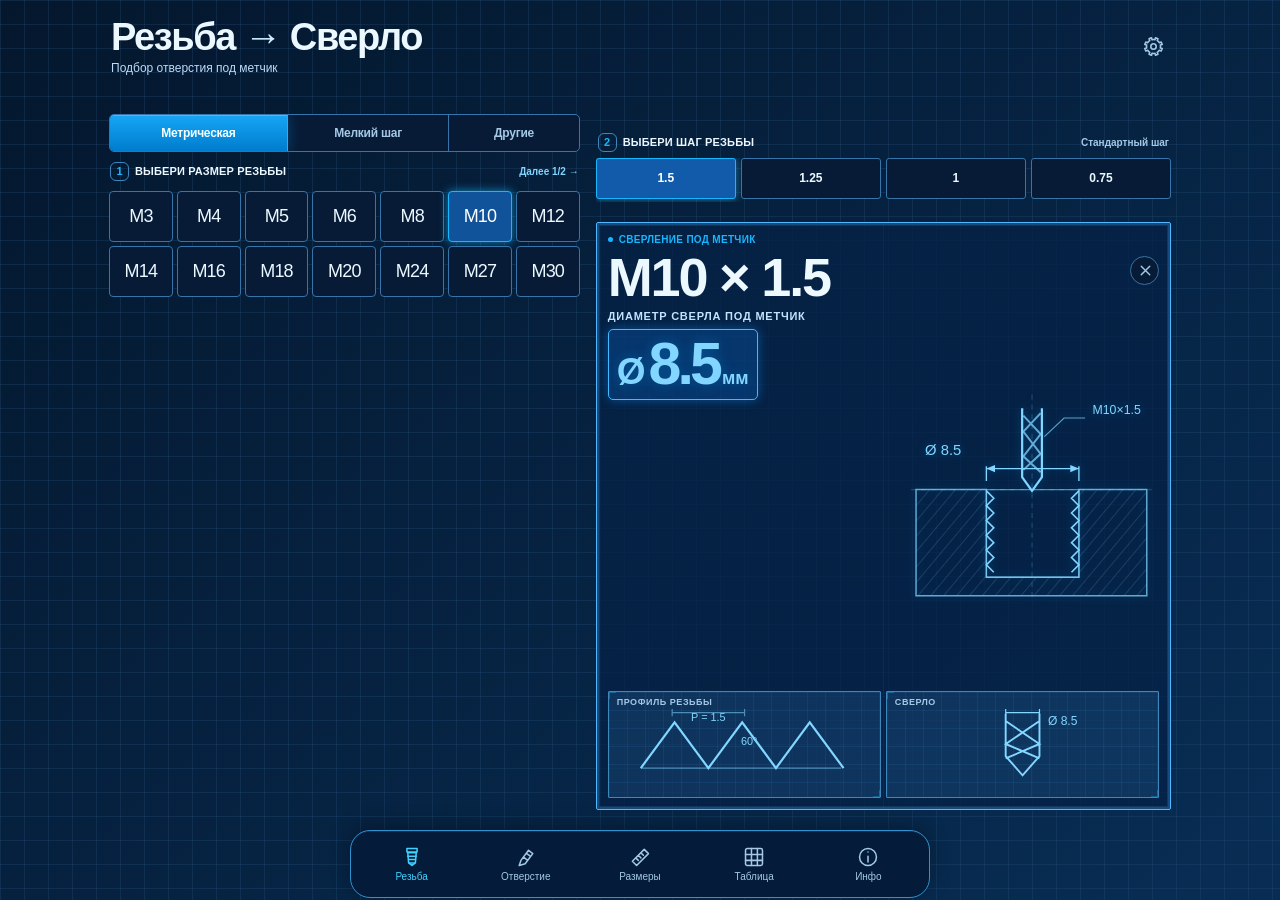
==== commit f3cf172c: "Rebuild five concept-specific interfaces and preserve standalone PWA dock" ====
--- a/index.html
+++ b/index.html
@@ -13,6 +13,7 @@
   <link rel="apple-touch-icon" href="./icons/icon-192.png">
   <link rel="stylesheet" href="./styles.css">
   <link rel="stylesheet" href="./themes.css">
+  <link rel="stylesheet" href="./concepts.css">
   <script defer src="./data.js"></script>
   <script defer src="./app.js"></script>
   <title>Резьба → Сверло | CNC</title>
@@ -26,6 +27,7 @@
       <div class="brand-titles"><div class="brand-kicker">CNC ENGINEERING <span class="kicker-dot">•</span> ISO 68-1</div><h1>Резьба <span>→</span> Сверло</h1><p>Подбор отверстия под метчик</p></div>
       <div class="top-actions"><button type="button" class="icon-action" id="search-open" aria-label="Поиск размера" title="Поиск размера"><svg viewBox="0 0 24 24"><circle cx="10.6" cy="10.6" r="6.7"/><path d="m16 16 5 5"/></svg></button><button type="button" class="icon-action" id="settings-open" aria-label="Настройки" title="Настройки"><svg viewBox="0 0 24 24"><path d="m9.7 2 .6 2.2a8.7 8.7 0 0 1 3.4 0l.6-2.2 2.8 1.2-.8 2.1a8.7 8.7 0 0 1 2.4 2.4l2.1-.8L22 9.7l-2.2.6a8.7 8.7 0 0 1 0 3.4l2.2.6-1.2 2.8-2.1-.8a8.7 8.7 0 0 1-2.4 2.4l.8 2.1-2.8 1.2-.6-2.2a8.7 8.7 0 0 1-3.4 0l-.6 2.2-2.8-1.2.8-2.1a8.7 8.7 0 0 1-2.4-2.4l-2.1.8L2 14.3l2.2-.6a8.7 8.7 0 0 1 0-3.4L2 9.7l1.2-2.8 2.1.8a8.7 8.7 0 0 1 2.4-2.4l-.8-2.1L9.7 2Z"/><circle cx="12" cy="12" r="3.1"/></svg></button></div>
     </header>
+    <section class="concept-hero" aria-hidden="true"><div class="hero-copy"><b>Резьба →</b><strong>Сверло</strong><p>Быстрый расчёт диаметра сверла<br>под метрическую резьбу</p></div><div class="hero-stage"><img src="./assets/cutting-tap.webp" class="hero-tap" alt=""><img src="./assets/twist-drill.webp" class="hero-drill" alt=""><svg viewBox="0 0 180 96" fill="none"><path d="M8 50h164M90 4v90M58 74h64M58 68v12M122 68v12" stroke="currentColor" stroke-width="1" stroke-dasharray="4 4"/><text id="hero-diameter" x="90" y="68" font-size="12" text-anchor="middle" fill="currentColor">Ø8.5</text></svg></div></section>
     <main class="main-content" id="main-content">
       <div class="top-meta"><span class="accent-line"></span><span>МЕТРИЧЕСКАЯ РЕЗЬБА</span><span class="meta-divider"></span><span>ISO 68-1</span><span class="offline-badge"><i></i><span id="online-status">OFFLINE READY</span></span></div>
       <section class="selector" aria-labelledby="select-heading">
@@ -60,7 +62,7 @@
               <path d="M99 18V74l8 11 8-11V18" stroke="currentColor" stroke-width="1.8"/><path d="M100 24l14 15-14 18 14 13M114 22l-14 15 14 18-14 13" stroke="currentColor" stroke-opacity=".75" stroke-width="1.6"/>
               <path d="M70 77v-12M145 77v-12M70 67h75" stroke="currentColor" stroke-width="1.1"/><path d="m70 67 7-3v6zm75 0-7-3v6z" fill="currentColor"/>
               <path d="M107 7v166M9 84h195" stroke="currentColor" stroke-opacity=".2" stroke-dasharray="4 4"/>
-              <text x="107" y="61" text-anchor="middle" font-size="12" fill="currentColor" class="schematic-diameter" id="diagram-bore">Ø 8.5</text>
+              <text x="35" y="56" text-anchor="middle" font-size="12" fill="currentColor" class="schematic-diameter" id="diagram-bore">Ø 8.5</text>
               <text x="156" y="23" font-size="10" fill="currentColor" id="diagram-thread">М10×1.5</text>
               <path d="M150 26h-17l-16 15" stroke="currentColor" stroke-width=".9" opacity=".7"/>
             </svg>
@@ -70,6 +72,7 @@
           <div class="technical-plate"><span>ПРОФИЛЬ РЕЗЬБЫ</span><svg viewBox="0 0 180 58" fill="none" aria-hidden="true"><path d="M4 49 32 11l28 38 28-38 28 38 28-38 28 38" stroke="currentColor" stroke-width="1.8"/><path d="M4 49h166M30 6V0M90 6V0M30 3h60" stroke="currentColor" stroke-width="1" stroke-opacity=".55"/><text x="60" y="10" text-anchor="middle" font-size="9" fill="currentColor" id="diagram-pitch">P = 1.5</text><text x="87" y="30" font-size="9" fill="currentColor">60°</text></svg></div>
           <div class="technical-plate"><span>СВЕРЛО</span><svg viewBox="0 0 180 58" fill="none" aria-hidden="true"><path d="M76 4v35l14 16 14-16V4M76 10l28 19-28 12M104 10 76 29l28 12" stroke="currentColor" stroke-width="1.6"/><path d="M76 3h28M76 5V0M104 5V0" stroke="currentColor"/><text x="111" y="13" font-size="10" fill="currentColor" id="diagram-drill">Ø 8.5</text></svg></div>
         </div>
+        <div class="result-tool-photo" aria-hidden="true"><img src="./assets/twist-drill.webp" alt=""></div>
         <div id="result-note" class="result-note"><span class="info-hex">i</span><span id="result-note-text">Нажми на размер М3–М36 сверху, чтобы получить нужное сверло.</span></div>
       </section>
       <div class="under-card"><span> <svg viewBox="0 0 20 20"><path d="M10 2.5 17 5v4.8c0 4.1-2.2 6.5-7 8-4.8-1.5-7-3.9-7-8V5l7-2.5Z"/><path d="m6.6 9.9 2.1 2.1 4.5-4.6"/></svg> Локальный справочник · работает без сети</span><span>v3.0</span></div>
--- a/concepts.css
+++ b/concepts.css
@@ -0,0 +1,197 @@
+
+/* v4 Visual fidelity: five different compositions, one shared logic; header in flow and fixed dock */
+.app-shell{height:auto;min-height:100dvh;overflow:visible;isolation:auto;position:relative;padding-bottom:calc(40px + env(safe-area-inset-bottom,0px))}
+.bottom-dock{position:fixed;left:50%;transform:translateX(-50%);bottom:2px;width:87%;height:68px;max-width:580px}
+.topbar{isolation:auto;position:relative;top:auto;backdrop-filter:none;-webkit-backdrop-filter:none}
+.concept-hero{display:none;position:relative;overflow:hidden;pointer-events:none}
+.hero-copy,.hero-stage{position:absolute}.hero-copy b,.hero-copy strong{display:block;font-weight:900}.hero-copy p{font-size:11px;line-height:1.35;margin:7px 0;color:#c1c3c5}
+.hero-stage{top:0;right:0;height:100%;color:var(--t-accent2);width:42%;background:linear-gradient(var(--t-grid) 1px,transparent 1px),linear-gradient(90deg,var(--t-grid) 1px,transparent 1px);background-size:20px 20px}
+.hero-stage img{position:absolute;object-fit:contain;filter:drop-shadow(0 4px 9px #000b)}.hero-stage svg{position:absolute;inset:0;width:100%;height:100%;opacity:.7}
+.result-tool-photo{display:none}.result-heading{z-index:2}.result-visual,.result-readout,.engineering-figure{min-width:0;min-height:0}.result-card{overflow:hidden}.engineering-figure .schematic-main{overflow:visible}
+.spec-list strong,.spec-list span{line-height:1.25}.result-visual{grid-template-columns:minmax(0,53%) minmax(0,47%)}
+/* Gold Premium — charcoal, gilded contour, serif typesetting, 5-column selector */
+body[data-theme=gold]{background:radial-gradient(ellipse at 50% 5%,#272018,#111111 38%,#08090b 100%);--t-text:#f3eee8;--t-muted:#aaa4a0}
+body[data-theme=gold] .topbar{min-height:76px;margin-bottom:12px}
+body[data-theme=gold] .brand-mark{width:45px;height:59px;filter:drop-shadow(0 0 6px #ebc17d80)}
+body[data-theme=gold] .brand-kicker,body[data-theme=gold] .top-meta{display:none}
+body[data-theme=gold] .brand-titles h1{font-family:Georgia,serif;font-size:clamp(22px,5.9vw,34px);font-weight:500;color:#f2dbb4;letter-spacing:-.035em}
+body[data-theme=gold] .brand-titles h1 span{color:#f3e4c8}
+body[data-theme=gold] .brand-titles p{color:#a7a3a0!important;font-size:12px!important}
+body[data-theme=gold] .top-actions .icon-action:first-child{display:none}
+body[data-theme=gold] .icon-action{border:1px solid #897045;border-radius:50%;color:#f2d49b;width:34px}
+body[data-theme=gold] .mode-switch{height:43px;border-radius:14px;background:linear-gradient(#29251e,#141313)}
+body[data-theme=gold] .mode-tab.active{background:linear-gradient(140deg,#ead1a1,#87643f);color:#29180b;box-shadow:0 0 12px #d6a05c66}
+body[data-theme=gold] .step-number{display:none}
+body[data-theme=gold] .selection-caption,body[data-theme=gold] .pitch-label-line{font-size:12px;letter-spacing:0;font-weight:500}
+body[data-theme=gold] .thread-grid{grid-template-columns:repeat(5,minmax(0,1fr));grid-template-rows:repeat(3,minmax(0,1fr));height:clamp(119px,18dvh,151px);gap:6px}
+body[data-theme=gold] .thread-btn{font-weight:500;font-size:clamp(13px,3.8vw,20px);border-radius:9px;border-color:#484645;background:linear-gradient(#252423,#111213)}
+body[data-theme=gold] .thread-btn.selected{background:linear-gradient(#51412e,#28221b);color:#f7dbab;box-shadow:inset 0 1px #e2bf86,0 0 12px #d6a05b69}
+body[data-theme=gold] .pitch-section{margin-top:10px}
+body[data-theme=gold] .pitch-btn{height:38px;min-width:42px;border-radius:10px;font-size:13px}
+body[data-theme=gold] .pitch-btn.selected{background:linear-gradient(#615039,#342b22);color:#f4d4a2;box-shadow:0 0 11px #c69b58aa}
+body[data-theme=gold] .result-card{margin-top:14px;padding:12px;border:1px solid #846d4a;border-radius:20px;background:linear-gradient(145deg,#211d19,#0a0b0c 70%);box-shadow:0 7px 30px #0009}
+body[data-theme=gold] .result-overline{color:#c8baab;font-size:12px;letter-spacing:0}
+body[data-theme=gold] .tiny-accent{display:none}
+body[data-theme=gold] .result-heading h2{font-family:Georgia,serif;color:#f3dcba;font-weight:500;font-size:clamp(29px,7.7vw,45px)}
+body[data-theme=gold] .result-heading h2 .highlight{color:#f0e9de}
+body[data-theme=gold] .drill-title{font-size:11px;letter-spacing:0}
+body[data-theme=gold] .drill-value{color:#f2d49b;text-shadow:0 0 14px #b3864c66}
+body[data-theme=gold] .drill-value strong{font-family:Georgia,serif;font-size:clamp(38px,10.5vw,57px);font-weight:600}
+body[data-theme=gold] .engineering-figure{color:#d0b991}
+body[data-theme=gold] .technical-panels{display:none}
+body[data-theme=gold] .result-note{background:#141313;border:1px solid #5f4a36;border-radius:10px;color:#bab1a6}
+body[data-theme=gold] .bottom-dock{background:linear-gradient(#191818,#090909);border:1px solid #564636;border-radius:24px}
+body[data-theme=gold] .dock-button.active{background:transparent;border:0;box-shadow:none;color:#f2cb88}
+/* Orange Industrial — large top-left title and machining illustration */
+body[data-theme=orange]{background:radial-gradient(ellipse at 84% 0,#221c1a,#080a0c 48%)}
+body[data-theme=orange] .topbar{position:absolute;right:11px;top:calc(12px + env(safe-area-inset-top,0px));width:33px;min-height:0;height:34px;margin:0;z-index:3}
+body[data-theme=orange] .brand-mark,body[data-theme=orange] .brand-titles,body[data-theme=orange] .top-actions .icon-action:first-child,body[data-theme=orange] .top-meta{display:none}
+body[data-theme=orange] .concept-hero{display:block;height:clamp(112px,15.4dvh,133px);margin-bottom:6px}
+body[data-theme=orange] .hero-copy{left:1px;top:3px;width:60%}
+body[data-theme=orange] .hero-copy b{font-size:clamp(28px,8vw,42px);line-height:1.02;color:white;letter-spacing:-.055em}
+body[data-theme=orange] .hero-copy strong{color:#ff752d;font-size:clamp(31px,8.8vw,48px);line-height:1.0;letter-spacing:-.045em}
+body[data-theme=orange] .hero-stage{color:#aaaeb0}
+body[data-theme=orange] .hero-stage .hero-tap{height:63%;top:33%;right:22%;filter:grayscale(1) drop-shadow(0 0 5px #9996)}
+body[data-theme=orange] .hero-stage .hero-drill{height:80%;right:43%;top:-33%;filter:grayscale(1)}
+body[data-theme=orange] .mode-switch{height:40px;border-radius:6px}
+body[data-theme=orange] .mode-tab.active{background:#ff782b;color:#160e09;box-shadow:0 0 11px #ff662a69}
+body[data-theme=orange] .thread-grid{grid-template-columns:repeat(5,minmax(0,1fr));grid-template-rows:repeat(3,minmax(0,1fr));height:clamp(116px,18dvh,148px);gap:6px}
+body[data-theme=orange] .thread-btn{font-size:clamp(13px,3.7vw,19px);font-weight:550;border-radius:6px;background:#101112;border-color:#444}
+body[data-theme=orange] .thread-btn.selected,body[data-theme=orange] .pitch-btn.selected{background:#ff762b;color:#1c1009;box-shadow:0 0 10px #ff753388}
+body[data-theme=orange] .pitch-section{margin-top:8px}
+body[data-theme=orange] .result-card{margin-top:11px;padding:10px;border-radius:15px;background:linear-gradient(#131516,#060708);border-color:#594639}
+body[data-theme=orange] .result-heading h2{font-size:clamp(31px,8.5vw,48px);font-weight:900}
+body[data-theme=orange] .drill-value{color:#ff792c}
+body[data-theme=orange] .drill-value strong{font-size:clamp(39px,10.7vw,58px);font-weight:950}
+body[data-theme=orange] .engineering-figure{color:#b9b9b9}
+body[data-theme=orange] .technical-panels{display:none}
+body[data-theme=orange] .result-note{background:#101112;border-color:#4a3b31}
+body[data-theme=orange] .bottom-dock{background:#0a0c0d;border-radius:16px;border-color:#393c3f}
+body[data-theme=orange] .dock-button.active{background:transparent;border:0;box-shadow:none;color:#ff782c}
+/* Neon Green — large tool hero, grid and glowing result */
+body[data-theme=green]{background:radial-gradient(ellipse at 40% 0,#142e20,#030b09 65%)}
+body[data-theme=green] .topbar{min-height:67px;margin-bottom:0}
+body[data-theme=green] .brand-mark,body[data-theme=green] .brand-kicker,body[data-theme=green] .top-meta,body[data-theme=green] .top-actions .icon-action:first-child{display:none}
+body[data-theme=green] .brand-titles h1{font-size:clamp(23px,6.3vw,35px);font-weight:850}
+body[data-theme=green] .brand-titles p{font-size:12px!important}
+body[data-theme=green] .concept-hero{display:block;height:clamp(89px,12dvh,107px);margin-bottom:7px;background:radial-gradient(ellipse at center,#132b1a,#061008 65%);border-bottom:1px solid #244533}
+body[data-theme=green] .hero-copy{display:none}
+body[data-theme=green] .hero-stage{left:0;width:100%;color:#58fa9b}
+body[data-theme=green] .hero-stage .hero-tap{height:89%;left:17%;top:3%;transform:rotate(90deg);filter:drop-shadow(0 0 8px #35dc8190)}
+body[data-theme=green] .hero-stage .hero-drill{height:108%;right:16%;top:-10%;transform:rotate(90deg);filter:drop-shadow(0 0 8px #35dc8190)}
+body[data-theme=green] .hero-stage svg{left:25%;top:12%;width:50%;height:80%}
+body[data-theme=green] .mode-tab.active{background:#57ff98;color:#0c2417}
+body[data-theme=green] .thread-grid{grid-template-columns:repeat(5,minmax(0,1fr));grid-template-rows:repeat(3,minmax(0,1fr));height:clamp(115px,17dvh,137px);gap:5px}
+body[data-theme=green] .thread-btn{font-size:clamp(12px,3.5vw,19px);font-weight:500}
+body[data-theme=green] .thread-btn.selected,body[data-theme=green] .pitch-btn.selected{background:#12472c;color:#b8ffda;box-shadow:0 0 0 1px #60ffaa,0 0 14px #32f77b88}
+body[data-theme=green] .pitch-section{margin-top:7px}
+body[data-theme=green] .result-card{margin-top:10px;border-radius:17px;background:linear-gradient(145deg,#092115,#031009);border-color:#4aff91;box-shadow:0 0 14px #22ed7377,inset 0 0 16px #32f8781e}
+body[data-theme=green] .result-heading h2{font-size:clamp(29px,8vw,47px)}
+body[data-theme=green] .drill-value{color:#63ffa1;text-shadow:0 0 15px #4aff8750}
+body[data-theme=green] .drill-value strong{font-size:clamp(40px,11vw,58px)}
+body[data-theme=green] .engineering-figure{color:#a1ffbf}
+body[data-theme=green] .technical-panels,body[data-theme=green] .result-note{display:none}
+body[data-theme=green] .bottom-dock{background:#06130d;border:1px solid #254937;border-radius:22px}
+body[data-theme=green] .dock-button.active{background:transparent;border:0;box-shadow:none;color:#62ffa3}
+/* Blueprint Pro — compact 7x2 selector and oversized illustrated technical board */
+body[data-theme=blueprint]{background-image:linear-gradient(#2b568043 1px,transparent 1px),linear-gradient(90deg,#2b568043 1px,transparent 1px),linear-gradient(140deg,#04172d,#082d54);background-size:24px 24px,24px 24px,100% 100%}
+body[data-theme=blueprint] .topbar{min-height:57px;margin-bottom:12px}
+body[data-theme=blueprint] .brand-mark,body[data-theme=blueprint] .brand-kicker,body[data-theme=blueprint] .top-meta,body[data-theme=blueprint] .top-actions .icon-action:first-child{display:none}
+body[data-theme=blueprint] .brand-titles h1{font-weight:860;font-size:clamp(25px,6.7vw,38px)}
+body[data-theme=blueprint] .brand-titles h1 span{color:#d2efff}
+body[data-theme=blueprint] .brand-titles p{color:#bbdafa!important;font-size:12px!important}
+body[data-theme=blueprint] .mode-switch{border-radius:5px;height:38px}
+body[data-theme=blueprint] .mode-tab.active{background:linear-gradient(#16a6f5,#007cce);color:#f7ffff}
+body[data-theme=blueprint] .thread-grid{grid-template-columns:repeat(7,minmax(0,1fr));grid-template-rows:repeat(2,minmax(0,1fr));height:clamp(84px,11.8dvh,106px);gap:4px}
+body[data-theme=blueprint] .thread-btn{font-weight:500;font-size:clamp(10px,3.2vw,18px);border-radius:4px}
+body[data-theme=blueprint] .thread-btn.selected{background:#11539a;box-shadow:0 0 10px #13baffaa;color:white}
+body[data-theme=blueprint] .pitch-section{margin-top:12px}
+body[data-theme=blueprint] .pitch-btn{border-radius:3px}
+body[data-theme=blueprint] .pitch-btn.selected{background:#125baa;box-shadow:0 0 10px #2bc1ff8a}
+body[data-theme=blueprint] .result-card{margin-top:12px;border:1px solid #54b6ff;border-radius:2px;padding:11px;background:#052146b5;box-shadow:inset 0 0 0 2px #184b7b}
+body[data-theme=blueprint] .result-overline{font-size:10px;letter-spacing:.03em}
+body[data-theme=blueprint] .result-heading h2{font-weight:900;font-size:clamp(33px,9vw,54px)}
+body[data-theme=blueprint] .result-heading h2 .highlight{color:#eef9ff}
+body[data-theme=blueprint] .drill-title{color:#c1e4ff;font-size:11px}
+body[data-theme=blueprint] .drill-value{align-self:flex-start;display:inline-flex;padding:5px 8px;background:#07509e70;border:1px solid #41b9ff;box-shadow:0 0 11px #118fff70;border-radius:5px}
+body[data-theme=blueprint] .drill-value strong{font-weight:900;font-size:clamp(40px,11vw,59px)}
+body[data-theme=blueprint] .spec-list{display:none}
+body[data-theme=blueprint] .technical-panels{display:grid;grid-template-columns:1fr 1fr;flex-basis:clamp(85px,12dvh,107px);gap:5px}
+body[data-theme=blueprint] .technical-plate{border-radius:1px}
+body[data-theme=blueprint] .result-note{display:none}
+body[data-theme=blueprint] .bottom-dock{border:1px solid #2f91cd;background:#041b3a;border-radius:20px}
+body[data-theme=blueprint] .dock-button.active{background:transparent;border:0;color:#40d1ff;box-shadow:none}
+/* Brushed Steel — actual metal textures, embossed buttons, photographic thread */
+body[data-theme=steel]{background:linear-gradient(135deg,#b1b8bc,#e1e4e5 32%,#9ba4a9 78%,#d0d4d6);--t-text:#101418;--t-muted:#39434a}
+body[data-theme=steel] .app-shell{padding-left:9px;padding-right:9px}
+body[data-theme=steel] .topbar{min-height:84px;padding:8px;margin-bottom:9px;border-radius:19px;border:1px solid #7c8388;background:repeating-linear-gradient(92deg,#ffffff24 0px,#0000000a 1px,transparent 3px,transparent 6px),linear-gradient(145deg,#dfe3e6,#aab2b7 55%,#dfe2e4);box-shadow:inset 0 1px #fff9,0 4px 11px #0004}
+body[data-theme=steel] .brand-mark,body[data-theme=steel] .brand-kicker,body[data-theme=steel] .top-meta,body[data-theme=steel] .top-actions .icon-action:first-child{display:none}
+body[data-theme=steel] .brand-titles{text-align:center}
+body[data-theme=steel] .brand-titles h1{font-weight:950;color:#12171a;text-shadow:0 1px #fff8;font-size:clamp(22px,6vw,35px)}
+body[data-theme=steel] .brand-titles h1 span{color:#111}
+body[data-theme=steel] .brand-titles p{font-size:12px!important;color:#313c42!important}
+body[data-theme=steel] .icon-action{color:#252b2f}
+body[data-theme=steel] .mode-switch{display:none}
+body[data-theme=steel] .selector,body[data-theme=steel] .pitch-section{padding:9px;border-radius:18px;border:1px solid #79838b;background:linear-gradient(140deg,#cdd1d4,#9da7ad 55%,#d9dcdf);box-shadow:inset 0 1px #fff9,0 5px 13px #0003}
+body[data-theme=steel] .step-number{display:none}
+body[data-theme=steel] .selection-caption{color:#10191d}
+body[data-theme=steel] .thread-grid{grid-template-columns:repeat(6,minmax(0,1fr));grid-template-rows:repeat(2,minmax(0,1fr));height:clamp(78px,11dvh,102px);gap:6px}
+body[data-theme=steel] .thread-btn,body[data-theme=steel] .pitch-btn{border-radius:9px;background:linear-gradient(#e8ecee,#aab4b9);border:1px solid #818c93;box-shadow:inset 0 1px #fff9,0 3px 4px #0003;color:#15191b;font-weight:650}
+body[data-theme=steel] .thread-btn{font-size:clamp(12px,3.25vw,18px)}
+body[data-theme=steel] .thread-btn.selected,body[data-theme=steel] .pitch-btn.selected{background:linear-gradient(#42494f,#0d1013);color:#ffe4a7;box-shadow:0 0 0 2px #ffc977,0 0 8px #eab76099}
+body[data-theme=steel] .pitch-section{margin-top:9px}
+body[data-theme=steel] .pitch-label-line{color:#172127}
+body[data-theme=steel] .pitch-label-line span:last-child{color:#36444b}
+body[data-theme=steel] .result-card{margin-top:9px;border-radius:18px;border:1px solid #858d92;background:linear-gradient(135deg,#e4e7e8,#b7c0c5 48%,#d8dcdf);box-shadow:inset 0 1px #fff8,0 7px 12px #0004;color:#0c1012}
+body[data-theme=steel] .result-overline{font-size:13px;letter-spacing:0;color:#151b20}
+body[data-theme=steel] .result-heading h2{font-size:clamp(33px,9vw,54px);font-weight:940;color:#14191b}
+body[data-theme=steel] .result-heading h2 .highlight{color:#22282d}
+body[data-theme=steel] .drill-title{font-size:11px;letter-spacing:0;color:#161c1f}
+body[data-theme=steel] .drill-value{display:inline-flex;align-self:flex-start;padding:5px 10px;border-radius:8px;background:#161c20;color:#ffe0a0;box-shadow:inset 0 1px #fff6,0 4px 10px #0005;text-shadow:none}
+body[data-theme=steel] .drill-value strong{font-size:clamp(37px,10vw,58px)}
+body[data-theme=steel] .spec-list,body[data-theme=steel] .technical-panels,body[data-theme=steel] .result-note{display:none}
+body[data-theme=steel] .engineering-figure{color:#242a2e;border-radius:8px;background:url('./assets/threaded-bore.webp') 50% 40% / cover;filter:grayscale(1) contrast(1.1)}
+body[data-theme=steel] .engineering-figure .schematic-main{opacity:.3}
+body[data-theme=steel] .bottom-dock{background:linear-gradient(#d9dddf,#a2aab0);border:1px solid #66717a;border-radius:22px;box-shadow:inset 0 1px #fff9,0 -3px 15px #0004}
+body[data-theme=steel] .dock-button{color:#353c41}
+body[data-theme=steel] .dock-button.active{background:transparent;border:0;box-shadow:none;color:#191d20}
+/* One-screen mobile presentation; result has reserved space for full diagram */
+@media(max-width:819px){
+ .top-meta{display:none}.under-card{display:none}
+ .result-card{flex:0 0 auto}
+ .result-visual{height:clamp(115px,17dvh,160px);flex:1}
+ .engineering-figure .photo-background{display:none!important}
+ body[data-theme=gold] .result-card,body[data-theme=orange] .result-card,body[data-theme=green] .result-card{min-height:clamp(190px,28dvh,237px)}
+ body[data-theme=gold] .result-visual,body[data-theme=orange] .result-visual,body[data-theme=green] .result-visual{height:clamp(131px,18dvh,165px)}
+ body[data-theme=gold] .spec-list,body[data-theme=orange] .spec-list,body[data-theme=green] .spec-list{display:none}
+ body[data-theme=gold] .result-readout,body[data-theme=orange] .result-readout,body[data-theme=green] .result-readout{justify-content:center;gap:9px}
+ body[data-theme=gold] .result-tool-photo,body[data-theme=green] .result-tool-photo{display:block;position:absolute;z-index:1;pointer-events:none;right:16%;top:23px;height:105px;width:34px;opacity:.8}
+ .result-tool-photo img{height:100%;width:100%;object-fit:contain;filter:drop-shadow(0 4px 8px #000)}
+ body[data-theme=blueprint] .result-card{min-height:clamp(305px,42dvh,362px)}
+ body[data-theme=blueprint] .result-visual{height:clamp(105px,16dvh,155px)}
+ body[data-theme=blueprint] .result-readout{justify-content:center}
+ body[data-theme=steel] .result-card{min-height:clamp(237px,33dvh,300px)}
+ body[data-theme=steel] .result-visual{height:clamp(132px,19dvh,180px)}
+ body[data-theme=steel] .result-tool-photo{display:block;position:absolute;pointer-events:none;right:19%;top:15%;width:12%;height:36%}
+ body[data-theme=steel] .result-tool-photo img{filter:grayscale(1) drop-shadow(0 2px 3px #0007)}
+}
+@media(max-width:365px),(max-height:690px){
+ body[data-theme=gold] .topbar{min-height:56px}
+ body[data-theme=green] .concept-hero{height:75px}
+ body[data-theme=orange] .concept-hero{height:96px}
+ body[data-theme=gold] .thread-grid,body[data-theme=orange] .thread-grid,body[data-theme=green] .thread-grid{height:106px}
+ body[data-theme=gold] .result-card,body[data-theme=orange] .result-card,body[data-theme=green] .result-card{min-height:185px}
+ body[data-theme=blueprint] .result-card{min-height:260px}
+ body[data-theme=blueprint] .technical-panels{flex-basis:70px}
+ body[data-theme=steel] .result-card{min-height:185px}
+ body[data-theme=steel] .thread-grid{height:72px}
+ .result-note{display:none!important}
+}
+@media(min-width:820px){
+ .concept-hero{display:none!important}.app-shell{max-width:1120px}
+ .main-content{grid-template-columns:minmax(0,.9fr) minmax(0,1.1fr)}
+ body[data-theme=gold] .result-visual,body[data-theme=orange] .result-visual,body[data-theme=green] .result-visual,body[data-theme=steel] .result-visual{height:auto;min-height:140px;flex:1}
+ body[data-theme=gold] .topbar,body[data-theme=steel] .topbar{min-height:68px}
+ body[data-theme=orange] .topbar{position:relative;left:auto;top:auto;margin-bottom:0;width:auto;min-height:54px;height:auto}
+ body[data-theme=orange] .brand-titles{display:block}
+}
